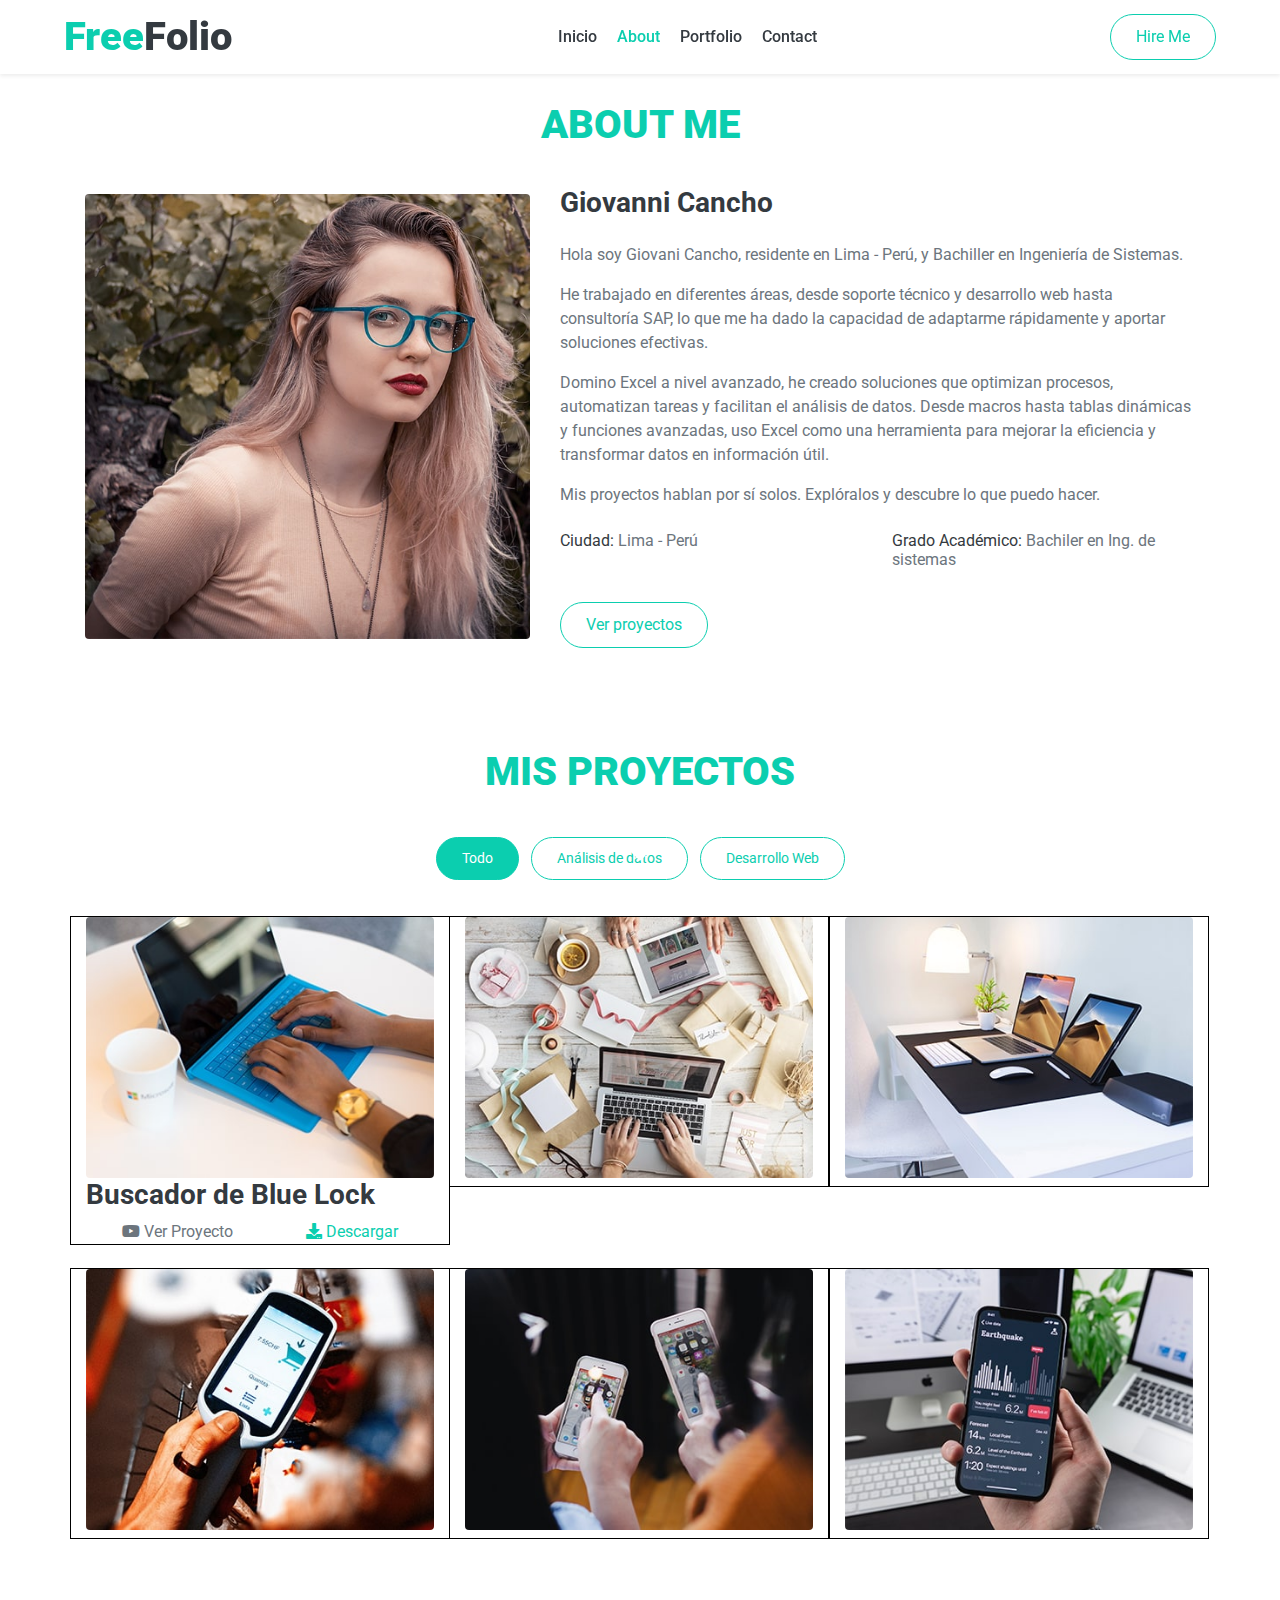
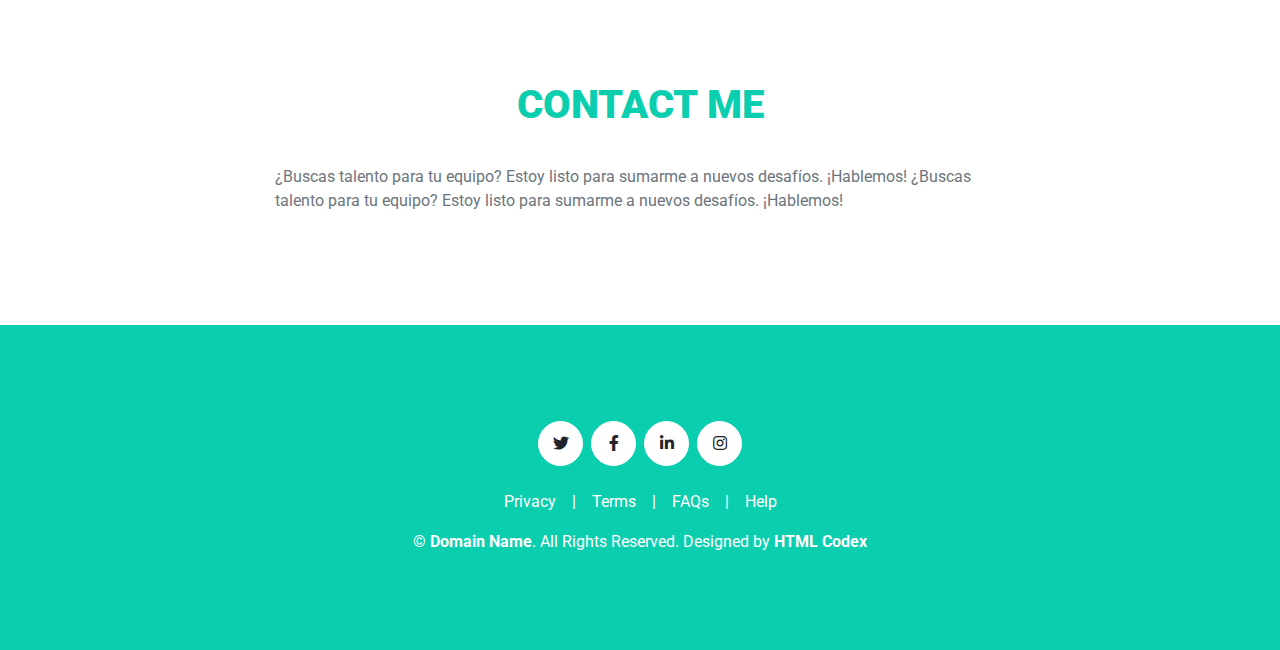
==== index.html @ d545b1b1 "first commit" ====
<!DOCTYPE html>
<html lang="en">

<head>
    <meta charset="utf-8">
    <title>FreeFolio - Freelancer Portfolio Template</title>
    <meta content="width=device-width, initial-scale=1.0" name="viewport">
    <meta content="Free HTML Templates" name="keywords">
    <meta content="Free HTML Templates" name="description">

    <!-- Favicon -->
    <link href="img/favicon.ico" rel="icon">

    <!-- Google Web Fonts -->
    <link rel="preconnect" href="https://fonts.gstatic.com">
    <link href="https://fonts.googleapis.com/css2?family=Roboto:wght@300;400;500;700;900&display=swap" rel="stylesheet"> 

    <!-- Font Awesome -->
    <link href="https://cdnjs.cloudflare.com/ajax/libs/font-awesome/5.10.0/css/all.min.css" rel="stylesheet">

    <!-- Libraries Stylesheet -->
    <link href="lib/owlcarousel/assets/owl.carousel.min.css" rel="stylesheet">
    <link href="lib/lightbox/css/lightbox.min.css" rel="stylesheet">

    <!-- Customized Bootstrap Stylesheet -->
    <link href="css/style.css" rel="stylesheet">
</head>

<body data-spy="scroll" data-target=".navbar" data-offset="51">
    <!-- Navbar Start -->
    <nav class="navbar fixed-top shadow-sm navbar-expand-lg bg-light navbar-light py-3 py-lg-0 px-lg-5 d-flex">
        <a href="index.html" class="navbar-brand ml-lg-3">
            <h1 class="m-0 display-5"><span class="text-primary">Free</span>Folio</h1>
        </a>
        <button type="button" class="navbar-toggler" data-toggle="collapse" data-target="#navbarCollapse">
            <span class="navbar-toggler-icon"></span>
        </button>
        <div class="collapse navbar-collapse px-lg-3" id="navbarCollapse">
            <div class="navbar-nav m-auto py-0">
                <a href="#home" class="nav-item nav-link active">Inicio</a>
                <a href="#about" class="nav-item nav-link">About</a>
                <a href="#portfolio" class="nav-item nav-link">Portfolio</a>
                <a href="#contact" class="nav-item nav-link">Contact</a>
            </div>
            <a href="" class="btn btn-outline-primary d-none d-lg-block">Hire Me</a>
        </div>
    </nav>
    <!-- Navbar End -->


    <!-- Video Modal Start -->
    <div class="modal fade" id="videoModal" tabindex="-1" role="dialog" aria-labelledby="exampleModalLabel" aria-hidden="true">
        <div class="modal-dialog" role="document">
            <div class="modal-content">
                <div class="modal-body">
                    <button type="button" class="close" data-dismiss="modal" aria-label="Close">
                        <span aria-hidden="true">&times;</span>
                    </button>        
                    <!-- 16:9 aspect ratio -->
                    <div class="embed-responsive embed-responsive-16by9">
                        <iframe class="embed-responsive-item" src="" id="video"  allowscriptaccess="always" allow="autoplay"></iframe>
                    </div>
                </div>
            </div>
        </div>
    </div>
    <!-- Video Modal End -->


    <!-- About Start -->
    <div class="container-fluid py-5 mt-4" id="about">
        <div class="container">
            <div class="position-relative d-flex align-items-center justify-content-center">
                <h1 class="display-2 text-uppercase text-white" style="-webkit-text-stroke: 1px transparent;">About</h1>
                <h1 class="position-absolute text-uppercase text-primary">About Me</h1>
            </div>
            <div class="row align-items-center">
                <div class="col-lg-5 pb-4 pb-lg-0">
                    <img class="img-fluid rounded w-100" src="img/about.jpg" alt="">
                </div>
                <div class="col-lg-7">
                    <h3 class="mb-4">Giovanni Cancho</h3>
                    <p>Hola soy Giovani Cancho, residente en Lima - Perú, y Bachiller en Ingeniería de Sistemas.</p>
                    <p>He trabajado en diferentes áreas, desde soporte técnico y desarrollo web hasta consultoría SAP, lo que me ha dado la capacidad de adaptarme rápidamente y aportar soluciones efectivas.</p>
                    <p>Domino Excel a nivel avanzado, he creado soluciones que optimizan procesos, automatizan tareas y facilitan el análisis de datos. Desde macros hasta tablas dinámicas y funciones avanzadas, uso Excel como una herramienta para mejorar la eficiencia y transformar datos en información útil. </p>
                    <p>Mis proyectos hablan por sí solos. Explóralos y descubre lo que puedo hacer.</p>
                    <div class="row mb-3">
                        <div class="col-sm-6 py-2"><h6>Ciudad: <span class="text-secondary">Lima - Perú</span></h6></div>
                        <div class="col-sm-6 py-2"><h6>Grado Académico: <span class="text-secondary">Bachiler en Ing. de sistemas</span></h6></div>
                    </div>
                    <a href="" class="btn btn-outline-primary mr-4">Ver proyectos</a>
                </div>
            </div>
        </div>
    </div>
    <!-- About End -->

    <!-- Portfolio Start -->
    <div class="container-fluid pt-4 pb-3" id="portfolio">
        <div class="container">
            <div class="position-relative d-flex align-items-center justify-content-center">
                <h1 class="display-2 text-uppercase text-white" style="-webkit-text-stroke: 1px transparent;">Gallery</h1>
                <h1 class="position-absolute text-uppercase text-primary">Mis proyectos</h1>
            </div>
            <div class="row">
                <div class="col-12 text-center mb-2">
                    <ul class="list-inline mb-4" id="portfolio-flters">
                        <li class="btn btn-sm btn-outline-primary m-1 active"  data-filter="*">Todo</li>
                        <li class="btn btn-sm btn-outline-primary m-1" data-filter=".first">Análisis de datos</li>
                        <!-- <li class="btn btn-sm btn-outline-primary m-1" data-filter=".second">SAP</li> -->
                        <li class="btn btn-sm btn-outline-primary m-1" data-filter=".third">Desarrollo Web</li>
                    </ul>
                </div>
            </div>
            <div class="row portfolio-container">
                <div class="portfolio-item col-lg-4 col-md-6 mb-4  first">
                        <img class="img-fluid rounded" src="img/portfolio-1.jpg" alt="">
                        <h3>Buscador de Blue Lock</h3>
                        <div class="d-flex justify-content-around">
                            <a id="btn-ver-proyecto" ><i class="fab fa-youtube"></i> Ver Proyecto </a>
                            <a id="btn-descargar" href="#"><i class="fa fa-download"></i> Descargar </a>
                        </div>
                </div>
                
                <div id="modal" class="modal">
                    <h2>Este es un Modal</h2>
                    <iframe id="short-video" width="560" height="315" 
                        src="https://www.youtube.com/embed/hOCR-gJlGFo" 
                        frameborder="0" allowfullscreen>
                    </iframe>
                    <button id="cerrar-modal">Cerrar</button>
                </div>
                <div class="col-lg-4 col-md-6 mb-4 portfolio-item second">
                    <div class="position-relative overflow-hidden mb-2">
                        <img class="img-fluid rounded w-100" src="img/portfolio-2.jpg" alt="">
                        <div class="portfolio-btn bg-primary d-flex align-items-center justify-content-center">
                            <a href="img/portfolio-2.jpg" data-lightbox="portfolio">
                                <i class="fa fa-plus text-white" style="font-size: 60px;"></i>
                            </a>
                        </div>
                    </div>
                </div>
                <div class="col-lg-4 col-md-6 mb-4 portfolio-item third">
                    <div class="position-relative overflow-hidden mb-2">
                        <img class="img-fluid rounded w-100" src="img/portfolio-3.jpg" alt="">
                        <div class="portfolio-btn bg-primary d-flex align-items-center justify-content-center">
                            <a href="img/portfolio-3.jpg" data-lightbox="portfolio">
                                <i class="fa fa-plus text-white" style="font-size: 60px;"></i>
                            </a>
                        </div>
                    </div>
                </div>
                <div class="col-lg-4 col-md-6 mb-4 portfolio-item first">
                    <div class="position-relative overflow-hidden mb-2">
                        <img class="img-fluid rounded w-100" src="img/portfolio-4.jpg" alt="">
                        <div class="portfolio-btn bg-primary d-flex align-items-center justify-content-center">
                            <a href="img/portfolio-4.jpg" data-lightbox="portfolio">
                                <i class="fa fa-plus text-white" style="font-size: 60px;"></i>
                            </a>
                        </div>
                    </div>
                </div>
                <div class="col-lg-4 col-md-6 mb-4 portfolio-item second">
                    <div class="position-relative overflow-hidden mb-2">
                        <img class="img-fluid rounded w-100" src="img/portfolio-5.jpg" alt="">
                        <div class="portfolio-btn bg-primary d-flex align-items-center justify-content-center">
                            <a href="img/portfolio-5.jpg" data-lightbox="portfolio">
                                <i class="fa fa-plus text-white" style="font-size: 60px;"></i>
                            </a>
                        </div>
                    </div>
                </div>
                <div class="col-lg-4 col-md-6 mb-4 portfolio-item third">
                    <div class="position-relative overflow-hidden mb-2">
                        <img class="img-fluid rounded w-100" src="img/portfolio-6.jpg" alt="">
                        <div class="portfolio-btn bg-primary d-flex align-items-center justify-content-center">
                            <a href="img/portfolio-6.jpg" data-lightbox="portfolio">
                                <i class="fa fa-plus text-white" style="font-size: 60px;"></i>
                            </a>
                        </div>
                    </div>
                </div>
            </div>
        </div>
    </div>
    <!-- Portfolio End -->

    <!-- Contact Start -->
    <div class="container-fluid mt-4 py-5" id="contact">
        <div class="container">
            <div class="position-relative d-flex align-items-center justify-content-center">
                <h1 class="display-2 text-uppercase text-white" style="-webkit-text-stroke: 1px transparent;">Contact</h1>
                <h1 class="position-absolute text-uppercase text-primary">Contact Me</h1>
            </div>
            <div class="row justify-content-center">
                <div class="col-lg-8">
                   <p>¿Buscas talento para tu equipo? Estoy listo para sumarme a nuevos desafíos. ¡Hablemos! ¿Buscas talento para tu equipo? Estoy listo para sumarme a nuevos desafíos. ¡Hablemos!</p>
                </div>
            </div>
        </div>
    </div>
    <!-- Contact End -->


    <!-- Footer Start -->
    <div class="container-fluid bg-primary text-white mt-5 py-5 px-sm-3 px-md-5">
        <div class="container text-center py-5">
            <div class="d-flex justify-content-center mb-4">
                <a class="btn btn-light btn-social mr-2" href="#"><i class="fab fa-twitter"></i></a>
                <a class="btn btn-light btn-social mr-2" href="#"><i class="fab fa-facebook-f"></i></a>
                <a class="btn btn-light btn-social mr-2" href="#"><i class="fab fa-linkedin-in"></i></a>
                <a class="btn btn-light btn-social" href="#"><i class="fab fa-instagram"></i></a>
            </div>
            <div class="d-flex justify-content-center mb-3">
                <a class="text-white" href="#">Privacy</a>
                <span class="px-3">|</span>
                <a class="text-white" href="#">Terms</a>
                <span class="px-3">|</span>
                <a class="text-white" href="#">FAQs</a>
                <span class="px-3">|</span>
                <a class="text-white" href="#">Help</a>
            </div>
            <p class="m-0">&copy; <a class="text-white font-weight-bold" href="#">Domain Name</a>. All Rights Reserved. Designed by <a class="text-white font-weight-bold" href="https://htmlcodex.com">HTML Codex</a>
            </p>
        </div>
    </div>
    <!-- Footer End -->

    <!-- Scroll to Bottom -->
    <i class="fa fa-2x fa-angle-down text-white scroll-to-bottom"></i>

    <!-- Back to Top -->
    <a href="#" class="btn btn-outline-dark px-0 back-to-top"><i class="fa fa-angle-double-up"></i></a>


    <!-- JavaScript Libraries -->
    <script src="https://code.jquery.com/jquery-3.4.1.min.js"></script>
    <script src="https://stackpath.bootstrapcdn.com/bootstrap/4.4.1/js/bootstrap.bundle.min.js"></script>
    <script src="lib/typed/typed.min.js"></script>
    <script src="lib/easing/easing.min.js"></script>
    <script src="lib/waypoints/waypoints.min.js"></script>
    <script src="lib/owlcarousel/owl.carousel.min.js"></script>
    <script src="lib/isotope/isotope.pkgd.min.js"></script>
    <script src="lib/lightbox/js/lightbox.min.js"></script>

    <!-- Contact Javascript File -->
    <script src="mail/jqBootstrapValidation.min.js"></script>
    <script src="mail/contact.js"></script>

    <!-- Template Javascript -->
    <script src="js/main.js"></script>
    <script src="js/funciones.js"></script>
</body>

</html>
---- css/style.css ----
/******* Bootstrap Theming ********/
/*!
 * Bootstrap v4.5.3 (https://getbootstrap.com/)
 * Copyright 2011-2020 The Bootstrap Authors
 * Copyright 2011-2020 Twitter, Inc.
 * Licensed under MIT (https://github.com/twbs/bootstrap/blob/main/LICENSE)
 */
:root {
  --blue: #007bff;
  --indigo: #6610f2;
  --purple: #6f42c1;
  --pink: #e83e8c;
  --red: #dc3545;
  --orange: #fd7e14;
  --yellow: #ffc107;
  --green: #28a745;
  --teal: #20c997;
  --cyan: #17a2b8;
  --white: #fff;
  --gray: #6c757d;
  --gray-dark: #343a40;
  --primary: #0BCEAF;
  --secondary: #6c757d;
  --success: #28a745;
  --info: #17a2b8;
  --warning: #ffc107;
  --danger: #dc3545;
  --light: #ffffff;
  --dark: #343a40;
  --breakpoint-xs: 0;
  --breakpoint-sm: 576px;
  --breakpoint-md: 768px;
  --breakpoint-lg: 992px;
  --breakpoint-xl: 1200px;
  --font-family-sans-serif: "Roboto", sans-serif;
  --font-family-monospace: SFMono-Regular, Menlo, Monaco, Consolas, "Liberation Mono", "Courier New", monospace;
}

*,
*::before,
*::after {
  box-sizing: border-box;
}

html {
  font-family: sans-serif;
  line-height: 1.15;
  -webkit-text-size-adjust: 100%;
  -webkit-tap-highlight-color: rgba(0, 0, 0, 0);
}

article, aside, figcaption, figure, footer, header, hgroup, main, nav, section {
  display: block;
}

body {
  margin: 0;
  font-family: "Roboto", sans-serif;
  font-size: 1rem;
  font-weight: 400;
  line-height: 1.5;
  color: #6c757d;
  text-align: left;
  background-color: #ffffff;
}

[tabindex="-1"]:focus:not(:focus-visible) {
  outline: 0 !important;
}

hr {
  box-sizing: content-box;
  height: 0;
  overflow: visible;
}

h1, h2, h3, h4, h5, h6 {
  margin-top: 0;
  margin-bottom: 0.5rem;
}

p {
  margin-top: 0;
  margin-bottom: 1rem;
}

abbr[title],
abbr[data-original-title] {
  text-decoration: underline;
  text-decoration: underline dotted;
  cursor: help;
  border-bottom: 0;
  text-decoration-skip-ink: none;
}

address {
  margin-bottom: 1rem;
  font-style: normal;
  line-height: inherit;
}

ol,
ul,
dl {
  margin-top: 0;
  margin-bottom: 1rem;
}

ol ol,
ul ul,
ol ul,
ul ol {
  margin-bottom: 0;
}

dt {
  font-weight: 700;
}

dd {
  margin-bottom: .5rem;
  margin-left: 0;
}

blockquote {
  margin: 0 0 1rem;
}

b,
strong {
  font-weight: bolder;
}

small {
  font-size: 80%;
}

sub,
sup {
  position: relative;
  font-size: 75%;
  line-height: 0;
  vertical-align: baseline;
}

sub {
  bottom: -.25em;
}

sup {
  top: -.5em;
}

a {
  color: #0BCEAF;
  text-decoration: none;
  background-color: transparent;
}

a:hover {
  color: #078571;
  text-decoration: underline;
}

a:not([href]):not([class]) {
  color: inherit;
  text-decoration: none;
}

a:not([href]):not([class]):hover {
  color: inherit;
  text-decoration: none;
}

pre,
code,
kbd,
samp {
  font-family: SFMono-Regular, Menlo, Monaco, Consolas, "Liberation Mono", "Courier New", monospace;
  font-size: 1em;
}

pre {
  margin-top: 0;
  margin-bottom: 1rem;
  overflow: auto;
  -ms-overflow-style: scrollbar;
}

figure {
  margin: 0 0 1rem;
}

img {
  vertical-align: middle;
  border-style: none;
}

svg {
  overflow: hidden;
  vertical-align: middle;
}

table {
  border-collapse: collapse;
}

caption {
  padding-top: 0.75rem;
  padding-bottom: 0.75rem;
  color: #6c757d;
  text-align: left;
  caption-side: bottom;
}

th {
  text-align: inherit;
  text-align: -webkit-match-parent;
}

label {
  display: inline-block;
  margin-bottom: 0.5rem;
}

button {
  border-radius: 0;
}

button:focus {
  outline: 1px dotted;
  outline: 5px auto -webkit-focus-ring-color;
}

input,
button,
select,
optgroup,
textarea {
  margin: 0;
  font-family: inherit;
  font-size: inherit;
  line-height: inherit;
}

button,
input {
  overflow: visible;
}

button,
select {
  text-transform: none;
}

[role="button"] {
  cursor: pointer;
}

select {
  word-wrap: normal;
}

button,
[type="button"],
[type="reset"],
[type="submit"] {
  -webkit-appearance: button;
}

button:not(:disabled),
[type="button"]:not(:disabled),
[type="reset"]:not(:disabled),
[type="submit"]:not(:disabled) {
  cursor: pointer;
}

button::-moz-focus-inner,
[type="button"]::-moz-focus-inner,
[type="reset"]::-moz-focus-inner,
[type="submit"]::-moz-focus-inner {
  padding: 0;
  border-style: none;
}

input[type="radio"],
input[type="checkbox"] {
  box-sizing: border-box;
  padding: 0;
}

textarea {
  overflow: auto;
  resize: vertical;
}

fieldset {
  min-width: 0;
  padding: 0;
  margin: 0;
  border: 0;
}

legend {
  display: block;
  width: 100%;
  max-width: 100%;
  padding: 0;
  margin-bottom: .5rem;
  font-size: 1.5rem;
  line-height: inherit;
  color: inherit;
  white-space: normal;
}

@media (max-width: 1200px) {
  legend {
    font-size: calc(1.275rem + 0.3vw) ;
  }
}

progress {
  vertical-align: baseline;
}

[type="number"]::-webkit-inner-spin-button,
[type="number"]::-webkit-outer-spin-button {
  height: auto;
}

[type="search"] {
  outline-offset: -2px;
  -webkit-appearance: none;
}

[type="search"]::-webkit-search-decoration {
  -webkit-appearance: none;
}

::-webkit-file-upload-button {
  font: inherit;
  -webkit-appearance: button;
}

output {
  display: inline-block;
}

summary {
  display: list-item;
  cursor: pointer;
}

template {
  display: none;
}

[hidden] {
  display: none !important;
}

h1, h2, h3, h4, h5, h6,
.h1, .h2, .h3, .h4, .h5, .h6 {
  margin-bottom: 0.5rem;
  font-weight: 500;
  line-height: 1.2;
  color: #343a40;
}

h1, .h1 {
  font-size: 2.5rem;
}

@media (max-width: 1200px) {
  h1, .h1 {
    font-size: calc(1.375rem + 1.5vw) ;
  }
}

h2, .h2 {
  font-size: 2rem;
}

@media (max-width: 1200px) {
  h2, .h2 {
    font-size: calc(1.325rem + 0.9vw) ;
  }
}

h3, .h3 {
  font-size: 1.75rem;
}

@media (max-width: 1200px) {
  h3, .h3 {
    font-size: calc(1.3rem + 0.6vw) ;
  }
}

h4, .h4 {
  font-size: 1.5rem;
}

@media (max-width: 1200px) {
  h4, .h4 {
    font-size: calc(1.275rem + 0.3vw) ;
  }
}

h5, .h5 {
  font-size: 1.25rem;
}

h6, .h6 {
  font-size: 1rem;
}

.lead {
  font-size: 1.25rem;
  font-weight: 300;
}

.display-1 {
  font-size: 10rem;
  font-weight: 300;
  line-height: 1.2;
}

@media (max-width: 1200px) {
  .display-1 {
    font-size: calc(2.125rem + 10.5vw) ;
  }
}

.display-2 {
  font-size: 5.5rem;
  font-weight: 300;
  line-height: 1.2;
}

@media (max-width: 1200px) {
  .display-2 {
    font-size: calc(1.675rem + 5.1vw) ;
  }
}

.display-3 {
  font-size: 4.5rem;
  font-weight: 300;
  line-height: 1.2;
}

@media (max-width: 1200px) {
  .display-3 {
    font-size: calc(1.575rem + 3.9vw) ;
  }
}

.display-4 {
  font-size: 3.5rem;
  font-weight: 300;
  line-height: 1.2;
}

@media (max-width: 1200px) {
  .display-4 {
    font-size: calc(1.475rem + 2.7vw) ;
  }
}

hr {
  margin-top: 1rem;
  margin-bottom: 1rem;
  border: 0;
  border-top: 1px solid rgba(0, 0, 0, 0.1);
}

small,
.small {
  font-size: 80%;
  font-weight: 400;
}

mark,
.mark {
  padding: 0.2em;
  background-color: #fcf8e3;
}

.list-unstyled {
  padding-left: 0;
  list-style: none;
}

.list-inline {
  padding-left: 0;
  list-style: none;
}

.list-inline-item {
  display: inline-block;
}

.list-inline-item:not(:last-child) {
  margin-right: 0.5rem;
}

.initialism {
  font-size: 90%;
  text-transform: uppercase;
}

.blockquote {
  margin-bottom: 1rem;
  font-size: 1.25rem;
}

.blockquote-footer {
  display: block;
  font-size: 80%;
  color: #6c757d;
}

.blockquote-footer::before {
  content: "\2014\00A0";
}

.img-fluid {
  max-width: 100%;
  height: auto;
}

.img-thumbnail {
  padding: 0.25rem;
  background-color: #ffffff;
  border: 1px solid #dee2e6;
  border-radius: 0.25rem;
  max-width: 100%;
  height: auto;
}

.figure {
  display: inline-block;
}

.figure-img {
  margin-bottom: 0.5rem;
  line-height: 1;
}

.figure-caption {
  font-size: 90%;
  color: #6c757d;
}

code {
  font-size: 87.5%;
  color: #e83e8c;
  word-wrap: break-word;
}

a > code {
  color: inherit;
}

kbd {
  padding: 0.2rem 0.4rem;
  font-size: 87.5%;
  color: #fff;
  background-color: #212529;
  border-radius: 0.2rem;
}

kbd kbd {
  padding: 0;
  font-size: 100%;
  font-weight: 700;
}

pre {
  display: block;
  font-size: 87.5%;
  color: #212529;
}

pre code {
  font-size: inherit;
  color: inherit;
  word-break: normal;
}

.pre-scrollable {
  max-height: 340px;
  overflow-y: scroll;
}

.container,
.container-fluid,
.container-sm,
.container-md,
.container-lg,
.container-xl {
  width: 100%;
  padding-right: 15px;
  padding-left: 15px;
  margin-right: auto;
  margin-left: auto;
}

@media (min-width: 576px) {
  .container, .container-sm {
    max-width: 540px;
  }
}

@media (min-width: 768px) {
  .container, .container-sm, .container-md {
    max-width: 720px;
  }
}

@media (min-width: 992px) {
  .container, .container-sm, .container-md, .container-lg {
    max-width: 960px;
  }
}

@media (min-width: 1200px) {
  .container, .container-sm, .container-md, .container-lg, .container-xl {
    max-width: 1140px;
  }
}

.row {
  display: flex;
  flex-wrap: wrap;
  margin-right: -15px;
  margin-left: -15px;
}

.no-gutters {
  margin-right: 0;
  margin-left: 0;
}

.no-gutters > .col,
.no-gutters > [class*="col-"] {
  padding-right: 0;
  padding-left: 0;
}

.col-1, .col-2, .col-3, .col-4, .col-5, .col-6, .col-7, .col-8, .col-9, .col-10, .col-11, .col-12, .col,
.col-auto, .col-sm-1, .col-sm-2, .col-sm-3, .col-sm-4, .col-sm-5, .col-sm-6, .col-sm-7, .col-sm-8, .col-sm-9, .col-sm-10, .col-sm-11, .col-sm-12, .col-sm,
.col-sm-auto, .col-md-1, .col-md-2, .col-md-3, .col-md-4, .col-md-5, .col-md-6, .col-md-7, .col-md-8, .col-md-9, .col-md-10, .col-md-11, .col-md-12, .col-md,
.col-md-auto, .col-lg-1, .col-lg-2, .col-lg-3, .col-lg-4, .col-lg-5, .col-lg-6, .col-lg-7, .col-lg-8, .col-lg-9, .col-lg-10, .col-lg-11, .col-lg-12, .col-lg,
.col-lg-auto, .col-xl-1, .col-xl-2, .col-xl-3, .col-xl-4, .col-xl-5, .col-xl-6, .col-xl-7, .col-xl-8, .col-xl-9, .col-xl-10, .col-xl-11, .col-xl-12, .col-xl,
.col-xl-auto {
  position: relative;
  width: 100%;
  padding-right: 15px;
  padding-left: 15px;
}

.col {
  flex-basis: 0;
  flex-grow: 1;
  max-width: 100%;
}

.row-cols-1 > * {
  flex: 0 0 100%;
  max-width: 100%;
}

.row-cols-2 > * {
  flex: 0 0 50%;
  max-width: 50%;
}

.row-cols-3 > * {
  flex: 0 0 33.33333%;
  max-width: 33.33333%;
}

.row-cols-4 > * {
  flex: 0 0 25%;
  max-width: 25%;
}

.row-cols-5 > * {
  flex: 0 0 20%;
  max-width: 20%;
}

.row-cols-6 > * {
  flex: 0 0 16.66667%;
  max-width: 16.66667%;
}

.col-auto {
  flex: 0 0 auto;
  width: auto;
  max-width: 100%;
}

.col-1 {
  flex: 0 0 8.33333%;
  max-width: 8.33333%;
}

.col-2 {
  flex: 0 0 16.66667%;
  max-width: 16.66667%;
}

.col-3 {
  flex: 0 0 25%;
  max-width: 25%;
}

.col-4 {
  flex: 0 0 33.33333%;
  max-width: 33.33333%;
}

.col-5 {
  flex: 0 0 41.66667%;
  max-width: 41.66667%;
}

.col-6 {
  flex: 0 0 50%;
  max-width: 50%;
}

.col-7 {
  flex: 0 0 58.33333%;
  max-width: 58.33333%;
}

.col-8 {
  flex: 0 0 66.66667%;
  max-width: 66.66667%;
}

.col-9 {
  flex: 0 0 75%;
  max-width: 75%;
}

.col-10 {
  flex: 0 0 83.33333%;
  max-width: 83.33333%;
}

.col-11 {
  flex: 0 0 91.66667%;
  max-width: 91.66667%;
}

.col-12 {
  flex: 0 0 100%;
  max-width: 100%;
}

.order-first {
  order: -1;
}

.order-last {
  order: 13;
}

.order-0 {
  order: 0;
}

.order-1 {
  order: 1;
}

.order-2 {
  order: 2;
}

.order-3 {
  order: 3;
}

.order-4 {
  order: 4;
}

.order-5 {
  order: 5;
}

.order-6 {
  order: 6;
}

.order-7 {
  order: 7;
}

.order-8 {
  order: 8;
}

.order-9 {
  order: 9;
}

.order-10 {
  order: 10;
}

.order-11 {
  order: 11;
}

.order-12 {
  order: 12;
}

.offset-1 {
  margin-left: 8.33333%;
}

.offset-2 {
  margin-left: 16.66667%;
}

.offset-3 {
  margin-left: 25%;
}

.offset-4 {
  margin-left: 33.33333%;
}

.offset-5 {
  margin-left: 41.66667%;
}

.offset-6 {
  margin-left: 50%;
}

.offset-7 {
  margin-left: 58.33333%;
}

.offset-8 {
  margin-left: 66.66667%;
}

.offset-9 {
  margin-left: 75%;
}

.offset-10 {
  margin-left: 83.33333%;
}

.offset-11 {
  margin-left: 91.66667%;
}

@media (min-width: 576px) {
  .col-sm {
    flex-basis: 0;
    flex-grow: 1;
    max-width: 100%;
  }
  .row-cols-sm-1 > * {
    flex: 0 0 100%;
    max-width: 100%;
  }
  .row-cols-sm-2 > * {
    flex: 0 0 50%;
    max-width: 50%;
  }
  .row-cols-sm-3 > * {
    flex: 0 0 33.33333%;
    max-width: 33.33333%;
  }
  .row-cols-sm-4 > * {
    flex: 0 0 25%;
    max-width: 25%;
  }
  .row-cols-sm-5 > * {
    flex: 0 0 20%;
    max-width: 20%;
  }
  .row-cols-sm-6 > * {
    flex: 0 0 16.66667%;
    max-width: 16.66667%;
  }
  .col-sm-auto {
    flex: 0 0 auto;
    width: auto;
    max-width: 100%;
  }
  .col-sm-1 {
    flex: 0 0 8.33333%;
    max-width: 8.33333%;
  }
  .col-sm-2 {
    flex: 0 0 16.66667%;
    max-width: 16.66667%;
  }
  .col-sm-3 {
    flex: 0 0 25%;
    max-width: 25%;
  }
  .col-sm-4 {
    flex: 0 0 33.33333%;
    max-width: 33.33333%;
  }
  .col-sm-5 {
    flex: 0 0 41.66667%;
    max-width: 41.66667%;
  }
  .col-sm-6 {
    flex: 0 0 50%;
    max-width: 50%;
  }
  .col-sm-7 {
    flex: 0 0 58.33333%;
    max-width: 58.33333%;
  }
  .col-sm-8 {
    flex: 0 0 66.66667%;
    max-width: 66.66667%;
  }
  .col-sm-9 {
    flex: 0 0 75%;
    max-width: 75%;
  }
  .col-sm-10 {
    flex: 0 0 83.33333%;
    max-width: 83.33333%;
  }
  .col-sm-11 {
    flex: 0 0 91.66667%;
    max-width: 91.66667%;
  }
  .col-sm-12 {
    flex: 0 0 100%;
    max-width: 100%;
  }
  .order-sm-first {
    order: -1;
  }
  .order-sm-last {
    order: 13;
  }
  .order-sm-0 {
    order: 0;
  }
  .order-sm-1 {
    order: 1;
  }
  .order-sm-2 {
    order: 2;
  }
  .order-sm-3 {
    order: 3;
  }
  .order-sm-4 {
    order: 4;
  }
  .order-sm-5 {
    order: 5;
  }
  .order-sm-6 {
    order: 6;
  }
  .order-sm-7 {
    order: 7;
  }
  .order-sm-8 {
    order: 8;
  }
  .order-sm-9 {
    order: 9;
  }
  .order-sm-10 {
    order: 10;
  }
  .order-sm-11 {
    order: 11;
  }
  .order-sm-12 {
    order: 12;
  }
  .offset-sm-0 {
    margin-left: 0;
  }
  .offset-sm-1 {
    margin-left: 8.33333%;
  }
  .offset-sm-2 {
    margin-left: 16.66667%;
  }
  .offset-sm-3 {
    margin-left: 25%;
  }
  .offset-sm-4 {
    margin-left: 33.33333%;
  }
  .offset-sm-5 {
    margin-left: 41.66667%;
  }
  .offset-sm-6 {
    margin-left: 50%;
  }
  .offset-sm-7 {
    margin-left: 58.33333%;
  }
  .offset-sm-8 {
    margin-left: 66.66667%;
  }
  .offset-sm-9 {
    margin-left: 75%;
  }
  .offset-sm-10 {
    margin-left: 83.33333%;
  }
  .offset-sm-11 {
    margin-left: 91.66667%;
  }
}

@media (min-width: 768px) {
  .col-md {
    flex-basis: 0;
    flex-grow: 1;
    max-width: 100%;
  }
  .row-cols-md-1 > * {
    flex: 0 0 100%;
    max-width: 100%;
  }
  .row-cols-md-2 > * {
    flex: 0 0 50%;
    max-width: 50%;
  }
  .row-cols-md-3 > * {
    flex: 0 0 33.33333%;
    max-width: 33.33333%;
  }
  .row-cols-md-4 > * {
    flex: 0 0 25%;
    max-width: 25%;
  }
  .row-cols-md-5 > * {
    flex: 0 0 20%;
    max-width: 20%;
  }
  .row-cols-md-6 > * {
    flex: 0 0 16.66667%;
    max-width: 16.66667%;
  }
  .col-md-auto {
    flex: 0 0 auto;
    width: auto;
    max-width: 100%;
  }
  .col-md-1 {
    flex: 0 0 8.33333%;
    max-width: 8.33333%;
  }
  .col-md-2 {
    flex: 0 0 16.66667%;
    max-width: 16.66667%;
  }
  .col-md-3 {
    flex: 0 0 25%;
    max-width: 25%;
  }
  .col-md-4 {
    flex: 0 0 33.33333%;
    max-width: 33.33333%;
  }
  .col-md-5 {
    flex: 0 0 41.66667%;
    max-width: 41.66667%;
  }
  .col-md-6 {
    flex: 0 0 50%;
    max-width: 50%;
  }
  .col-md-7 {
    flex: 0 0 58.33333%;
    max-width: 58.33333%;
  }
  .col-md-8 {
    flex: 0 0 66.66667%;
    max-width: 66.66667%;
  }
  .col-md-9 {
    flex: 0 0 75%;
    max-width: 75%;
  }
  .col-md-10 {
    flex: 0 0 83.33333%;
    max-width: 83.33333%;
  }
  .col-md-11 {
    flex: 0 0 91.66667%;
    max-width: 91.66667%;
  }
  .col-md-12 {
    flex: 0 0 100%;
    max-width: 100%;
  }
  .order-md-first {
    order: -1;
  }
  .order-md-last {
    order: 13;
  }
  .order-md-0 {
    order: 0;
  }
  .order-md-1 {
    order: 1;
  }
  .order-md-2 {
    order: 2;
  }
  .order-md-3 {
    order: 3;
  }
  .order-md-4 {
    order: 4;
  }
  .order-md-5 {
    order: 5;
  }
  .order-md-6 {
    order: 6;
  }
  .order-md-7 {
    order: 7;
  }
  .order-md-8 {
    order: 8;
  }
  .order-md-9 {
    order: 9;
  }
  .order-md-10 {
    order: 10;
  }
  .order-md-11 {
    order: 11;
  }
  .order-md-12 {
    order: 12;
  }
  .offset-md-0 {
    margin-left: 0;
  }
  .offset-md-1 {
    margin-left: 8.33333%;
  }
  .offset-md-2 {
    margin-left: 16.66667%;
  }
  .offset-md-3 {
    margin-left: 25%;
  }
  .offset-md-4 {
    margin-left: 33.33333%;
  }
  .offset-md-5 {
    margin-left: 41.66667%;
  }
  .offset-md-6 {
    margin-left: 50%;
  }
  .offset-md-7 {
    margin-left: 58.33333%;
  }
  .offset-md-8 {
    margin-left: 66.66667%;
  }
  .offset-md-9 {
    margin-left: 75%;
  }
  .offset-md-10 {
    margin-left: 83.33333%;
  }
  .offset-md-11 {
    margin-left: 91.66667%;
  }
}

@media (min-width: 992px) {
  .col-lg {
    flex-basis: 0;
    flex-grow: 1;
    max-width: 100%;
  }
  .row-cols-lg-1 > * {
    flex: 0 0 100%;
    max-width: 100%;
  }
  .row-cols-lg-2 > * {
    flex: 0 0 50%;
    max-width: 50%;
  }
  .row-cols-lg-3 > * {
    flex: 0 0 33.33333%;
    max-width: 33.33333%;
  }
  .row-cols-lg-4 > * {
    flex: 0 0 25%;
    max-width: 25%;
  }
  .row-cols-lg-5 > * {
    flex: 0 0 20%;
    max-width: 20%;
  }
  .row-cols-lg-6 > * {
    flex: 0 0 16.66667%;
    max-width: 16.66667%;
  }
  .col-lg-auto {
    flex: 0 0 auto;
    width: auto;
    max-width: 100%;
  }
  .col-lg-1 {
    flex: 0 0 8.33333%;
    max-width: 8.33333%;
  }
  .col-lg-2 {
    flex: 0 0 16.66667%;
    max-width: 16.66667%;
  }
  .col-lg-3 {
    flex: 0 0 25%;
    max-width: 25%;
  }
  .col-lg-4 {
    flex: 0 0 33.33333%;
    max-width: 33.33333%;
  }
  .col-lg-5 {
    flex: 0 0 41.66667%;
    max-width: 41.66667%;
  }
  .col-lg-6 {
    flex: 0 0 50%;
    max-width: 50%;
  }
  .col-lg-7 {
    flex: 0 0 58.33333%;
    max-width: 58.33333%;
  }
  .col-lg-8 {
    flex: 0 0 66.66667%;
    max-width: 66.66667%;
  }
  .col-lg-9 {
    flex: 0 0 75%;
    max-width: 75%;
  }
  .col-lg-10 {
    flex: 0 0 83.33333%;
    max-width: 83.33333%;
  }
  .col-lg-11 {
    flex: 0 0 91.66667%;
    max-width: 91.66667%;
  }
  .col-lg-12 {
    flex: 0 0 100%;
    max-width: 100%;
  }
  .order-lg-first {
    order: -1;
  }
  .order-lg-last {
    order: 13;
  }
  .order-lg-0 {
    order: 0;
  }
  .order-lg-1 {
    order: 1;
  }
  .order-lg-2 {
    order: 2;
  }
  .order-lg-3 {
    order: 3;
  }
  .order-lg-4 {
    order: 4;
  }
  .order-lg-5 {
    order: 5;
  }
  .order-lg-6 {
    order: 6;
  }
  .order-lg-7 {
    order: 7;
  }
  .order-lg-8 {
    order: 8;
  }
  .order-lg-9 {
    order: 9;
  }
  .order-lg-10 {
    order: 10;
  }
  .order-lg-11 {
    order: 11;
  }
  .order-lg-12 {
    order: 12;
  }
  .offset-lg-0 {
    margin-left: 0;
  }
  .offset-lg-1 {
    margin-left: 8.33333%;
  }
  .offset-lg-2 {
    margin-left: 16.66667%;
  }
  .offset-lg-3 {
    margin-left: 25%;
  }
  .offset-lg-4 {
    margin-left: 33.33333%;
  }
  .offset-lg-5 {
    margin-left: 41.66667%;
  }
  .offset-lg-6 {
    margin-left: 50%;
  }
  .offset-lg-7 {
    margin-left: 58.33333%;
  }
  .offset-lg-8 {
    margin-left: 66.66667%;
  }
  .offset-lg-9 {
    margin-left: 75%;
  }
  .offset-lg-10 {
    margin-left: 83.33333%;
  }
  .offset-lg-11 {
    margin-left: 91.66667%;
  }
}

@media (min-width: 1200px) {
  .col-xl {
    flex-basis: 0;
    flex-grow: 1;
    max-width: 100%;
  }
  .row-cols-xl-1 > * {
    flex: 0 0 100%;
    max-width: 100%;
  }
  .row-cols-xl-2 > * {
    flex: 0 0 50%;
    max-width: 50%;
  }
  .row-cols-xl-3 > * {
    flex: 0 0 33.33333%;
    max-width: 33.33333%;
  }
  .row-cols-xl-4 > * {
    flex: 0 0 25%;
    max-width: 25%;
  }
  .row-cols-xl-5 > * {
    flex: 0 0 20%;
    max-width: 20%;
  }
  .row-cols-xl-6 > * {
    flex: 0 0 16.66667%;
    max-width: 16.66667%;
  }
  .col-xl-auto {
    flex: 0 0 auto;
    width: auto;
    max-width: 100%;
  }
  .col-xl-1 {
    flex: 0 0 8.33333%;
    max-width: 8.33333%;
  }
  .col-xl-2 {
    flex: 0 0 16.66667%;
    max-width: 16.66667%;
  }
  .col-xl-3 {
    flex: 0 0 25%;
    max-width: 25%;
  }
  .col-xl-4 {
    flex: 0 0 33.33333%;
    max-width: 33.33333%;
  }
  .col-xl-5 {
    flex: 0 0 41.66667%;
    max-width: 41.66667%;
  }
  .col-xl-6 {
    flex: 0 0 50%;
    max-width: 50%;
  }
  .col-xl-7 {
    flex: 0 0 58.33333%;
    max-width: 58.33333%;
  }
  .col-xl-8 {
    flex: 0 0 66.66667%;
    max-width: 66.66667%;
  }
  .col-xl-9 {
    flex: 0 0 75%;
    max-width: 75%;
  }
  .col-xl-10 {
    flex: 0 0 83.33333%;
    max-width: 83.33333%;
  }
  .col-xl-11 {
    flex: 0 0 91.66667%;
    max-width: 91.66667%;
  }
  .col-xl-12 {
    flex: 0 0 100%;
    max-width: 100%;
  }
  .order-xl-first {
    order: -1;
  }
  .order-xl-last {
    order: 13;
  }
  .order-xl-0 {
    order: 0;
  }
  .order-xl-1 {
    order: 1;
  }
  .order-xl-2 {
    order: 2;
  }
  .order-xl-3 {
    order: 3;
  }
  .order-xl-4 {
    order: 4;
  }
  .order-xl-5 {
    order: 5;
  }
  .order-xl-6 {
    order: 6;
  }
  .order-xl-7 {
    order: 7;
  }
  .order-xl-8 {
    order: 8;
  }
  .order-xl-9 {
    order: 9;
  }
  .order-xl-10 {
    order: 10;
  }
  .order-xl-11 {
    order: 11;
  }
  .order-xl-12 {
    order: 12;
  }
  .offset-xl-0 {
    margin-left: 0;
  }
  .offset-xl-1 {
    margin-left: 8.33333%;
  }
  .offset-xl-2 {
    margin-left: 16.66667%;
  }
  .offset-xl-3 {
    margin-left: 25%;
  }
  .offset-xl-4 {
    margin-left: 33.33333%;
  }
  .offset-xl-5 {
    margin-left: 41.66667%;
  }
  .offset-xl-6 {
    margin-left: 50%;
  }
  .offset-xl-7 {
    margin-left: 58.33333%;
  }
  .offset-xl-8 {
    margin-left: 66.66667%;
  }
  .offset-xl-9 {
    margin-left: 75%;
  }
  .offset-xl-10 {
    margin-left: 83.33333%;
  }
  .offset-xl-11 {
    margin-left: 91.66667%;
  }
}

.table {
  width: 100%;
  margin-bottom: 1rem;
  color: #6c757d;
}

.table th,
.table td {
  padding: 0.75rem;
  vertical-align: top;
  border-top: 1px solid #dee2e6;
}

.table thead th {
  vertical-align: bottom;
  border-bottom: 2px solid #dee2e6;
}

.table tbody + tbody {
  border-top: 2px solid #dee2e6;
}

.table-sm th,
.table-sm td {
  padding: 0.3rem;
}

.table-bordered {
  border: 1px solid #dee2e6;
}

.table-bordered th,
.table-bordered td {
  border: 1px solid #dee2e6;
}

.table-bordered thead th,
.table-bordered thead td {
  border-bottom-width: 2px;
}

.table-borderless th,
.table-borderless td,
.table-borderless thead th,
.table-borderless tbody + tbody {
  border: 0;
}

.table-striped tbody tr:nth-of-type(odd) {
  background-color: rgba(0, 0, 0, 0.05);
}

.table-hover tbody tr:hover {
  color: #6c757d;
  background-color: rgba(0, 0, 0, 0.075);
}

.table-primary,
.table-primary > th,
.table-primary > td {
  background-color: #bbf1e9;
}

.table-primary th,
.table-primary td,
.table-primary thead th,
.table-primary tbody + tbody {
  border-color: #80e6d5;
}

.table-hover .table-primary:hover {
  background-color: #a6ede2;
}

.table-hover .table-primary:hover > td,
.table-hover .table-primary:hover > th {
  background-color: #a6ede2;
}

.table-secondary,
.table-secondary > th,
.table-secondary > td {
  background-color: #d6d8db;
}

.table-secondary th,
.table-secondary td,
.table-secondary thead th,
.table-secondary tbody + tbody {
  border-color: #b3b7bb;
}

.table-hover .table-secondary:hover {
  background-color: #c8cbcf;
}

.table-hover .table-secondary:hover > td,
.table-hover .table-secondary:hover > th {
  background-color: #c8cbcf;
}

.table-success,
.table-success > th,
.table-success > td {
  background-color: #c3e6cb;
}

.table-success th,
.table-success td,
.table-success thead th,
.table-success tbody + tbody {
  border-color: #8fd19e;
}

.table-hover .table-success:hover {
  background-color: #b1dfbb;
}

.table-hover .table-success:hover > td,
.table-hover .table-success:hover > th {
  background-color: #b1dfbb;
}

.table-info,
.table-info > th,
.table-info > td {
  background-color: #bee5eb;
}

.table-info th,
.table-info td,
.table-info thead th,
.table-info tbody + tbody {
  border-color: #86cfda;
}

.table-hover .table-info:hover {
  background-color: #abdde5;
}

.table-hover .table-info:hover > td,
.table-hover .table-info:hover > th {
  background-color: #abdde5;
}

.table-warning,
.table-warning > th,
.table-warning > td {
  background-color: #ffeeba;
}

.table-warning th,
.table-warning td,
.table-warning thead th,
.table-warning tbody + tbody {
  border-color: #ffdf7e;
}

.table-hover .table-warning:hover {
  background-color: #ffe8a1;
}

.table-hover .table-warning:hover > td,
.table-hover .table-warning:hover > th {
  background-color: #ffe8a1;
}

.table-danger,
.table-danger > th,
.table-danger > td {
  background-color: #f5c6cb;
}

.table-danger th,
.table-danger td,
.table-danger thead th,
.table-danger tbody + tbody {
  border-color: #ed969e;
}

.table-hover .table-danger:hover {
  background-color: #f1b0b7;
}

.table-hover .table-danger:hover > td,
.table-hover .table-danger:hover > th {
  background-color: #f1b0b7;
}

.table-light,
.table-light > th,
.table-light > td {
  background-color: white;
}

.table-light th,
.table-light td,
.table-light thead th,
.table-light tbody + tbody {
  border-color: white;
}

.table-hover .table-light:hover {
  background-color: #f2f2f2;
}

.table-hover .table-light:hover > td,
.table-hover .table-light:hover > th {
  background-color: #f2f2f2;
}

.table-dark,
.table-dark > th,
.table-dark > td {
  background-color: #c6c8ca;
}

.table-dark th,
.table-dark td,
.table-dark thead th,
.table-dark tbody + tbody {
  border-color: #95999c;
}

.table-hover .table-dark:hover {
  background-color: #b9bbbe;
}

.table-hover .table-dark:hover > td,
.table-hover .table-dark:hover > th {
  background-color: #b9bbbe;
}

.table-active,
.table-active > th,
.table-active > td {
  background-color: rgba(0, 0, 0, 0.075);
}

.table-hover .table-active:hover {
  background-color: rgba(0, 0, 0, 0.075);
}

.table-hover .table-active:hover > td,
.table-hover .table-active:hover > th {
  background-color: rgba(0, 0, 0, 0.075);
}

.table .thead-dark th {
  color: #fff;
  background-color: #343a40;
  border-color: #454d55;
}

.table .thead-light th {
  color: #495057;
  background-color: #e9ecef;
  border-color: #dee2e6;
}

.table-dark {
  color: #fff;
  background-color: #343a40;
}

.table-dark th,
.table-dark td,
.table-dark thead th {
  border-color: #454d55;
}

.table-dark.table-bordered {
  border: 0;
}

.table-dark.table-striped tbody tr:nth-of-type(odd) {
  background-color: rgba(255, 255, 255, 0.05);
}

.table-dark.table-hover tbody tr:hover {
  color: #fff;
  background-color: rgba(255, 255, 255, 0.075);
}

@media (max-width: 575.98px) {
  .table-responsive-sm {
    display: block;
    width: 100%;
    overflow-x: auto;
    -webkit-overflow-scrolling: touch;
  }
  .table-responsive-sm > .table-bordered {
    border: 0;
  }
}

@media (max-width: 767.98px) {
  .table-responsive-md {
    display: block;
    width: 100%;
    overflow-x: auto;
    -webkit-overflow-scrolling: touch;
  }
  .table-responsive-md > .table-bordered {
    border: 0;
  }
}

@media (max-width: 991.98px) {
  .table-responsive-lg {
    display: block;
    width: 100%;
    overflow-x: auto;
    -webkit-overflow-scrolling: touch;
  }
  .table-responsive-lg > .table-bordered {
    border: 0;
  }
}

@media (max-width: 1199.98px) {
  .table-responsive-xl {
    display: block;
    width: 100%;
    overflow-x: auto;
    -webkit-overflow-scrolling: touch;
  }
  .table-responsive-xl > .table-bordered {
    border: 0;
  }
}

.table-responsive {
  display: block;
  width: 100%;
  overflow-x: auto;
  -webkit-overflow-scrolling: touch;
}

.table-responsive > .table-bordered {
  border: 0;
}

.form-control {
  display: block;
  width: 100%;
  height: calc(1.5em + 0.75rem + 2px);
  padding: 0.375rem 0.75rem;
  font-size: 1rem;
  font-weight: 400;
  line-height: 1.5;
  color: #495057;
  background-color: #fff;
  background-clip: padding-box;
  border: 1px solid #ced4da;
  border-radius: 0.25rem;
  transition: border-color 0.15s ease-in-out, box-shadow 0.15s ease-in-out;
}

@media (prefers-reduced-motion: reduce) {
  .form-control {
    transition: none;
  }
}

.form-control::-ms-expand {
  background-color: transparent;
  border: 0;
}

.form-control:-moz-focusring {
  color: transparent;
  text-shadow: 0 0 0 #495057;
}

.form-control:focus {
  color: #495057;
  background-color: #fff;
  border-color: #62f7df;
  outline: 0;
  box-shadow: 0 0 0 0.2rem rgba(11, 206, 175, 0.25);
}

.form-control::placeholder {
  color: #6c757d;
  opacity: 1;
}

.form-control:disabled, .form-control[readonly] {
  background-color: #e9ecef;
  opacity: 1;
}

input[type="date"].form-control,
input[type="time"].form-control,
input[type="datetime-local"].form-control,
input[type="month"].form-control {
  appearance: none;
}

select.form-control:focus::-ms-value {
  color: #495057;
  background-color: #fff;
}

.form-control-file,
.form-control-range {
  display: block;
  width: 100%;
}

.col-form-label {
  padding-top: calc(0.375rem + 1px);
  padding-bottom: calc(0.375rem + 1px);
  margin-bottom: 0;
  font-size: inherit;
  line-height: 1.5;
}

.col-form-label-lg {
  padding-top: calc(0.5rem + 1px);
  padding-bottom: calc(0.5rem + 1px);
  font-size: 1.25rem;
  line-height: 1.5;
}

.col-form-label-sm {
  padding-top: calc(0.25rem + 1px);
  padding-bottom: calc(0.25rem + 1px);
  font-size: 0.875rem;
  line-height: 1.5;
}

.form-control-plaintext {
  display: block;
  width: 100%;
  padding: 0.375rem 0;
  margin-bottom: 0;
  font-size: 1rem;
  line-height: 1.5;
  color: #6c757d;
  background-color: transparent;
  border: solid transparent;
  border-width: 1px 0;
}

.form-control-plaintext.form-control-sm, .form-control-plaintext.form-control-lg {
  padding-right: 0;
  padding-left: 0;
}

.form-control-sm {
  height: calc(1.5em + 0.5rem + 2px);
  padding: 0.25rem 0.5rem;
  font-size: 0.875rem;
  line-height: 1.5;
  border-radius: 0.2rem;
}

.form-control-lg {
  height: calc(1.5em + 1rem + 2px);
  padding: 0.5rem 1rem;
  font-size: 1.25rem;
  line-height: 1.5;
  border-radius: 0.3rem;
}

select.form-control[size], select.form-control[multiple] {
  height: auto;
}

textarea.form-control {
  height: auto;
}

.form-group {
  margin-bottom: 1rem;
}

.form-text {
  display: block;
  margin-top: 0.25rem;
}

.form-row {
  display: flex;
  flex-wrap: wrap;
  margin-right: -5px;
  margin-left: -5px;
}

.form-row > .col,
.form-row > [class*="col-"] {
  padding-right: 5px;
  padding-left: 5px;
}

.form-check {
  position: relative;
  display: block;
  padding-left: 1.25rem;
}

.form-check-input {
  position: absolute;
  margin-top: 0.3rem;
  margin-left: -1.25rem;
}

.form-check-input[disabled] ~ .form-check-label,
.form-check-input:disabled ~ .form-check-label {
  color: #6c757d;
}

.form-check-label {
  margin-bottom: 0;
}

.form-check-inline {
  display: inline-flex;
  align-items: center;
  padding-left: 0;
  margin-right: 0.75rem;
}

.form-check-inline .form-check-input {
  position: static;
  margin-top: 0;
  margin-right: 0.3125rem;
  margin-left: 0;
}

.valid-feedback {
  display: none;
  width: 100%;
  margin-top: 0.25rem;
  font-size: 80%;
  color: #28a745;
}

.valid-tooltip {
  position: absolute;
  top: 100%;
  left: 0;
  z-index: 5;
  display: none;
  max-width: 100%;
  padding: 0.25rem 0.5rem;
  margin-top: .1rem;
  font-size: 0.875rem;
  line-height: 1.5;
  color: #fff;
  background-color: rgba(40, 167, 69, 0.9);
  border-radius: 0.25rem;
}

.was-validated :valid ~ .valid-feedback,
.was-validated :valid ~ .valid-tooltip,
.is-valid ~ .valid-feedback,
.is-valid ~ .valid-tooltip {
  display: block;
}

.was-validated .form-control:valid, .form-control.is-valid {
  border-color: #28a745;
  padding-right: calc(1.5em + 0.75rem);
  background-image: url("data:image/svg+xml,%3csvg xmlns='http://www.w3.org/2000/svg' width='8' height='8' viewBox='0 0 8 8'%3e%3cpath fill='%2328a745' d='M2.3 6.73L.6 4.53c-.4-1.04.46-1.4 1.1-.8l1.1 1.4 3.4-3.8c.6-.63 1.6-.27 1.2.7l-4 4.6c-.43.5-.8.4-1.1.1z'/%3e%3c/svg%3e");
  background-repeat: no-repeat;
  background-position: right calc(0.375em + 0.1875rem) center;
  background-size: calc(0.75em + 0.375rem) calc(0.75em + 0.375rem);
}

.was-validated .form-control:valid:focus, .form-control.is-valid:focus {
  border-color: #28a745;
  box-shadow: 0 0 0 0.2rem rgba(40, 167, 69, 0.25);
}

.was-validated textarea.form-control:valid, textarea.form-control.is-valid {
  padding-right: calc(1.5em + 0.75rem);
  background-position: top calc(0.375em + 0.1875rem) right calc(0.375em + 0.1875rem);
}

.was-validated .custom-select:valid, .custom-select.is-valid {
  border-color: #28a745;
  padding-right: calc(0.75em + 2.3125rem);
  background: url("data:image/svg+xml,%3csvg xmlns='http://www.w3.org/2000/svg' width='4' height='5' viewBox='0 0 4 5'%3e%3cpath fill='%23343a40' d='M2 0L0 2h4zm0 5L0 3h4z'/%3e%3c/svg%3e") no-repeat right 0.75rem center/8px 10px, url("data:image/svg+xml,%3csvg xmlns='http://www.w3.org/2000/svg' width='8' height='8' viewBox='0 0 8 8'%3e%3cpath fill='%2328a745' d='M2.3 6.73L.6 4.53c-.4-1.04.46-1.4 1.1-.8l1.1 1.4 3.4-3.8c.6-.63 1.6-.27 1.2.7l-4 4.6c-.43.5-.8.4-1.1.1z'/%3e%3c/svg%3e") #fff no-repeat center right 1.75rem/calc(0.75em + 0.375rem) calc(0.75em + 0.375rem);
}

.was-validated .custom-select:valid:focus, .custom-select.is-valid:focus {
  border-color: #28a745;
  box-shadow: 0 0 0 0.2rem rgba(40, 167, 69, 0.25);
}

.was-validated .form-check-input:valid ~ .form-check-label, .form-check-input.is-valid ~ .form-check-label {
  color: #28a745;
}

.was-validated .form-check-input:valid ~ .valid-feedback,
.was-validated .form-check-input:valid ~ .valid-tooltip, .form-check-input.is-valid ~ .valid-feedback,
.form-check-input.is-valid ~ .valid-tooltip {
  display: block;
}

.was-validated .custom-control-input:valid ~ .custom-control-label, .custom-control-input.is-valid ~ .custom-control-label {
  color: #28a745;
}

.was-validated .custom-control-input:valid ~ .custom-control-label::before, .custom-control-input.is-valid ~ .custom-control-label::before {
  border-color: #28a745;
}

.was-validated .custom-control-input:valid:checked ~ .custom-control-label::before, .custom-control-input.is-valid:checked ~ .custom-control-label::before {
  border-color: #34ce57;
  background-color: #34ce57;
}

.was-validated .custom-control-input:valid:focus ~ .custom-control-label::before, .custom-control-input.is-valid:focus ~ .custom-control-label::before {
  box-shadow: 0 0 0 0.2rem rgba(40, 167, 69, 0.25);
}

.was-validated .custom-control-input:valid:focus:not(:checked) ~ .custom-control-label::before, .custom-control-input.is-valid:focus:not(:checked) ~ .custom-control-label::before {
  border-color: #28a745;
}

.was-validated .custom-file-input:valid ~ .custom-file-label, .custom-file-input.is-valid ~ .custom-file-label {
  border-color: #28a745;
}

.was-validated .custom-file-input:valid:focus ~ .custom-file-label, .custom-file-input.is-valid:focus ~ .custom-file-label {
  border-color: #28a745;
  box-shadow: 0 0 0 0.2rem rgba(40, 167, 69, 0.25);
}

.invalid-feedback {
  display: none;
  width: 100%;
  margin-top: 0.25rem;
  font-size: 80%;
  color: #dc3545;
}

.invalid-tooltip {
  position: absolute;
  top: 100%;
  left: 0;
  z-index: 5;
  display: none;
  max-width: 100%;
  padding: 0.25rem 0.5rem;
  margin-top: .1rem;
  font-size: 0.875rem;
  line-height: 1.5;
  color: #fff;
  background-color: rgba(220, 53, 69, 0.9);
  border-radius: 0.25rem;
}

.was-validated :invalid ~ .invalid-feedback,
.was-validated :invalid ~ .invalid-tooltip,
.is-invalid ~ .invalid-feedback,
.is-invalid ~ .invalid-tooltip {
  display: block;
}

.was-validated .form-control:invalid, .form-control.is-invalid {
  border-color: #dc3545;
  padding-right: calc(1.5em + 0.75rem);
  background-image: url("data:image/svg+xml,%3csvg xmlns='http://www.w3.org/2000/svg' width='12' height='12' fill='none' stroke='%23dc3545' viewBox='0 0 12 12'%3e%3ccircle cx='6' cy='6' r='4.5'/%3e%3cpath stroke-linejoin='round' d='M5.8 3.6h.4L6 6.5z'/%3e%3ccircle cx='6' cy='8.2' r='.6' fill='%23dc3545' stroke='none'/%3e%3c/svg%3e");
  background-repeat: no-repeat;
  background-position: right calc(0.375em + 0.1875rem) center;
  background-size: calc(0.75em + 0.375rem) calc(0.75em + 0.375rem);
}

.was-validated .form-control:invalid:focus, .form-control.is-invalid:focus {
  border-color: #dc3545;
  box-shadow: 0 0 0 0.2rem rgba(220, 53, 69, 0.25);
}

.was-validated textarea.form-control:invalid, textarea.form-control.is-invalid {
  padding-right: calc(1.5em + 0.75rem);
  background-position: top calc(0.375em + 0.1875rem) right calc(0.375em + 0.1875rem);
}

.was-validated .custom-select:invalid, .custom-select.is-invalid {
  border-color: #dc3545;
  padding-right: calc(0.75em + 2.3125rem);
  background: url("data:image/svg+xml,%3csvg xmlns='http://www.w3.org/2000/svg' width='4' height='5' viewBox='0 0 4 5'%3e%3cpath fill='%23343a40' d='M2 0L0 2h4zm0 5L0 3h4z'/%3e%3c/svg%3e") no-repeat right 0.75rem center/8px 10px, url("data:image/svg+xml,%3csvg xmlns='http://www.w3.org/2000/svg' width='12' height='12' fill='none' stroke='%23dc3545' viewBox='0 0 12 12'%3e%3ccircle cx='6' cy='6' r='4.5'/%3e%3cpath stroke-linejoin='round' d='M5.8 3.6h.4L6 6.5z'/%3e%3ccircle cx='6' cy='8.2' r='.6' fill='%23dc3545' stroke='none'/%3e%3c/svg%3e") #fff no-repeat center right 1.75rem/calc(0.75em + 0.375rem) calc(0.75em + 0.375rem);
}

.was-validated .custom-select:invalid:focus, .custom-select.is-invalid:focus {
  border-color: #dc3545;
  box-shadow: 0 0 0 0.2rem rgba(220, 53, 69, 0.25);
}

.was-validated .form-check-input:invalid ~ .form-check-label, .form-check-input.is-invalid ~ .form-check-label {
  color: #dc3545;
}

.was-validated .form-check-input:invalid ~ .invalid-feedback,
.was-validated .form-check-input:invalid ~ .invalid-tooltip, .form-check-input.is-invalid ~ .invalid-feedback,
.form-check-input.is-invalid ~ .invalid-tooltip {
  display: block;
}

.was-validated .custom-control-input:invalid ~ .custom-control-label, .custom-control-input.is-invalid ~ .custom-control-label {
  color: #dc3545;
}

.was-validated .custom-control-input:invalid ~ .custom-control-label::before, .custom-control-input.is-invalid ~ .custom-control-label::before {
  border-color: #dc3545;
}

.was-validated .custom-control-input:invalid:checked ~ .custom-control-label::before, .custom-control-input.is-invalid:checked ~ .custom-control-label::before {
  border-color: #e4606d;
  background-color: #e4606d;
}

.was-validated .custom-control-input:invalid:focus ~ .custom-control-label::before, .custom-control-input.is-invalid:focus ~ .custom-control-label::before {
  box-shadow: 0 0 0 0.2rem rgba(220, 53, 69, 0.25);
}

.was-validated .custom-control-input:invalid:focus:not(:checked) ~ .custom-control-label::before, .custom-control-input.is-invalid:focus:not(:checked) ~ .custom-control-label::before {
  border-color: #dc3545;
}

.was-validated .custom-file-input:invalid ~ .custom-file-label, .custom-file-input.is-invalid ~ .custom-file-label {
  border-color: #dc3545;
}

.was-validated .custom-file-input:invalid:focus ~ .custom-file-label, .custom-file-input.is-invalid:focus ~ .custom-file-label {
  border-color: #dc3545;
  box-shadow: 0 0 0 0.2rem rgba(220, 53, 69, 0.25);
}

.form-inline {
  display: flex;
  flex-flow: row wrap;
  align-items: center;
}

.form-inline .form-check {
  width: 100%;
}

@media (min-width: 576px) {
  .form-inline label {
    display: flex;
    align-items: center;
    justify-content: center;
    margin-bottom: 0;
  }
  .form-inline .form-group {
    display: flex;
    flex: 0 0 auto;
    flex-flow: row wrap;
    align-items: center;
    margin-bottom: 0;
  }
  .form-inline .form-control {
    display: inline-block;
    width: auto;
    vertical-align: middle;
  }
  .form-inline .form-control-plaintext {
    display: inline-block;
  }
  .form-inline .input-group,
  .form-inline .custom-select {
    width: auto;
  }
  .form-inline .form-check {
    display: flex;
    align-items: center;
    justify-content: center;
    width: auto;
    padding-left: 0;
  }
  .form-inline .form-check-input {
    position: relative;
    flex-shrink: 0;
    margin-top: 0;
    margin-right: 0.25rem;
    margin-left: 0;
  }
  .form-inline .custom-control {
    align-items: center;
    justify-content: center;
  }
  .form-inline .custom-control-label {
    margin-bottom: 0;
  }
}

.btn {
  display: inline-block;
  font-weight: 400;
  color: #6c757d;
  text-align: center;
  vertical-align: middle;
  user-select: none;
  background-color: transparent;
  border: 1px solid transparent;
  padding: 0.375rem 0.75rem;
  font-size: 1rem;
  line-height: 1.5;
  border-radius: 0.25rem;
  transition: color 0.15s ease-in-out, background-color 0.15s ease-in-out, border-color 0.15s ease-in-out, box-shadow 0.15s ease-in-out;
}

@media (prefers-reduced-motion: reduce) {
  .btn {
    transition: none;
  }
}

.btn:hover {
  color: #6c757d;
  text-decoration: none;
}

.btn:focus, .btn.focus {
  outline: 0;
  box-shadow: 0 0 0 0.2rem rgba(11, 206, 175, 0.25);
}

.btn.disabled, .btn:disabled {
  opacity: 0.65;
}

.btn:not(:disabled):not(.disabled) {
  cursor: pointer;
}

a.btn.disabled,
fieldset:disabled a.btn {
  pointer-events: none;
}

.btn-primary {
  color: #fff;
  background-color: #0BCEAF;
  border-color: #0BCEAF;
}

.btn-primary:hover {
  color: #fff;
  background-color: #09aa90;
  border-color: #089e86;
}

.btn-primary:focus, .btn-primary.focus {
  color: #fff;
  background-color: #09aa90;
  border-color: #089e86;
  box-shadow: 0 0 0 0.2rem rgba(48, 213, 187, 0.5);
}

.btn-primary.disabled, .btn-primary:disabled {
  color: #fff;
  background-color: #0BCEAF;
  border-color: #0BCEAF;
}

.btn-primary:not(:disabled):not(.disabled):active, .btn-primary:not(:disabled):not(.disabled).active,
.show > .btn-primary.dropdown-toggle {
  color: #fff;
  background-color: #089e86;
  border-color: #08917c;
}

.btn-primary:not(:disabled):not(.disabled):active:focus, .btn-primary:not(:disabled):not(.disabled).active:focus,
.show > .btn-primary.dropdown-toggle:focus {
  box-shadow: 0 0 0 0.2rem rgba(48, 213, 187, 0.5);
}

.btn-secondary {
  color: #fff;
  background-color: #6c757d;
  border-color: #6c757d;
}

.btn-secondary:hover {
  color: #fff;
  background-color: #5a6268;
  border-color: #545b62;
}

.btn-secondary:focus, .btn-secondary.focus {
  color: #fff;
  background-color: #5a6268;
  border-color: #545b62;
  box-shadow: 0 0 0 0.2rem rgba(130, 138, 145, 0.5);
}

.btn-secondary.disabled, .btn-secondary:disabled {
  color: #fff;
  background-color: #6c757d;
  border-color: #6c757d;
}

.btn-secondary:not(:disabled):not(.disabled):active, .btn-secondary:not(:disabled):not(.disabled).active,
.show > .btn-secondary.dropdown-toggle {
  color: #fff;
  background-color: #545b62;
  border-color: #4e555b;
}

.btn-secondary:not(:disabled):not(.disabled):active:focus, .btn-secondary:not(:disabled):not(.disabled).active:focus,
.show > .btn-secondary.dropdown-toggle:focus {
  box-shadow: 0 0 0 0.2rem rgba(130, 138, 145, 0.5);
}

.btn-success {
  color: #fff;
  background-color: #28a745;
  border-color: #28a745;
}

.btn-success:hover {
  color: #fff;
  background-color: #218838;
  border-color: #1e7e34;
}

.btn-success:focus, .btn-success.focus {
  color: #fff;
  background-color: #218838;
  border-color: #1e7e34;
  box-shadow: 0 0 0 0.2rem rgba(72, 180, 97, 0.5);
}

.btn-success.disabled, .btn-success:disabled {
  color: #fff;
  background-color: #28a745;
  border-color: #28a745;
}

.btn-success:not(:disabled):not(.disabled):active, .btn-success:not(:disabled):not(.disabled).active,
.show > .btn-success.dropdown-toggle {
  color: #fff;
  background-color: #1e7e34;
  border-color: #1c7430;
}

.btn-success:not(:disabled):not(.disabled):active:focus, .btn-success:not(:disabled):not(.disabled).active:focus,
.show > .btn-success.dropdown-toggle:focus {
  box-shadow: 0 0 0 0.2rem rgba(72, 180, 97, 0.5);
}

.btn-info {
  color: #fff;
  background-color: #17a2b8;
  border-color: #17a2b8;
}

.btn-info:hover {
  color: #fff;
  background-color: #138496;
  border-color: #117a8b;
}

.btn-info:focus, .btn-info.focus {
  color: #fff;
  background-color: #138496;
  border-color: #117a8b;
  box-shadow: 0 0 0 0.2rem rgba(58, 176, 195, 0.5);
}

.btn-info.disabled, .btn-info:disabled {
  color: #fff;
  background-color: #17a2b8;
  border-color: #17a2b8;
}

.btn-info:not(:disabled):not(.disabled):active, .btn-info:not(:disabled):not(.disabled).active,
.show > .btn-info.dropdown-toggle {
  color: #fff;
  background-color: #117a8b;
  border-color: #10707f;
}

.btn-info:not(:disabled):not(.disabled):active:focus, .btn-info:not(:disabled):not(.disabled).active:focus,
.show > .btn-info.dropdown-toggle:focus {
  box-shadow: 0 0 0 0.2rem rgba(58, 176, 195, 0.5);
}

.btn-warning {
  color: #212529;
  background-color: #ffc107;
  border-color: #ffc107;
}

.btn-warning:hover {
  color: #212529;
  background-color: #e0a800;
  border-color: #d39e00;
}

.btn-warning:focus, .btn-warning.focus {
  color: #212529;
  background-color: #e0a800;
  border-color: #d39e00;
  box-shadow: 0 0 0 0.2rem rgba(222, 170, 12, 0.5);
}

.btn-warning.disabled, .btn-warning:disabled {
  color: #212529;
  background-color: #ffc107;
  border-color: #ffc107;
}

.btn-warning:not(:disabled):not(.disabled):active, .btn-warning:not(:disabled):not(.disabled).active,
.show > .btn-warning.dropdown-toggle {
  color: #212529;
  background-color: #d39e00;
  border-color: #c69500;
}

.btn-warning:not(:disabled):not(.disabled):active:focus, .btn-warning:not(:disabled):not(.disabled).active:focus,
.show > .btn-warning.dropdown-toggle:focus {
  box-shadow: 0 0 0 0.2rem rgba(222, 170, 12, 0.5);
}

.btn-danger {
  color: #fff;
  background-color: #dc3545;
  border-color: #dc3545;
}

.btn-danger:hover {
  color: #fff;
  background-color: #c82333;
  border-color: #bd2130;
}

.btn-danger:focus, .btn-danger.focus {
  color: #fff;
  background-color: #c82333;
  border-color: #bd2130;
  box-shadow: 0 0 0 0.2rem rgba(225, 83, 97, 0.5);
}

.btn-danger.disabled, .btn-danger:disabled {
  color: #fff;
  background-color: #dc3545;
  border-color: #dc3545;
}

.btn-danger:not(:disabled):not(.disabled):active, .btn-danger:not(:disabled):not(.disabled).active,
.show > .btn-danger.dropdown-toggle {
  color: #fff;
  background-color: #bd2130;
  border-color: #b21f2d;
}

.btn-danger:not(:disabled):not(.disabled):active:focus, .btn-danger:not(:disabled):not(.disabled).active:focus,
.show > .btn-danger.dropdown-toggle:focus {
  box-shadow: 0 0 0 0.2rem rgba(225, 83, 97, 0.5);
}

.btn-light {
  color: #212529;
  background-color: #ffffff;
  border-color: #ffffff;
}

.btn-light:hover {
  color: #212529;
  background-color: #ececec;
  border-color: #e6e6e6;
}

.btn-light:focus, .btn-light.focus {
  color: #212529;
  background-color: #ececec;
  border-color: #e6e6e6;
  box-shadow: 0 0 0 0.2rem rgba(222, 222, 223, 0.5);
}

.btn-light.disabled, .btn-light:disabled {
  color: #212529;
  background-color: #ffffff;
  border-color: #ffffff;
}

.btn-light:not(:disabled):not(.disabled):active, .btn-light:not(:disabled):not(.disabled).active,
.show > .btn-light.dropdown-toggle {
  color: #212529;
  background-color: #e6e6e6;
  border-color: #dfdfdf;
}

.btn-light:not(:disabled):not(.disabled):active:focus, .btn-light:not(:disabled):not(.disabled).active:focus,
.show > .btn-light.dropdown-toggle:focus {
  box-shadow: 0 0 0 0.2rem rgba(222, 222, 223, 0.5);
}

.btn-dark {
  color: #fff;
  background-color: #343a40;
  border-color: #343a40;
}

.btn-dark:hover {
  color: #fff;
  background-color: #23272b;
  border-color: #1d2124;
}

.btn-dark:focus, .btn-dark.focus {
  color: #fff;
  background-color: #23272b;
  border-color: #1d2124;
  box-shadow: 0 0 0 0.2rem rgba(82, 88, 93, 0.5);
}

.btn-dark.disabled, .btn-dark:disabled {
  color: #fff;
  background-color: #343a40;
  border-color: #343a40;
}

.btn-dark:not(:disabled):not(.disabled):active, .btn-dark:not(:disabled):not(.disabled).active,
.show > .btn-dark.dropdown-toggle {
  color: #fff;
  background-color: #1d2124;
  border-color: #171a1d;
}

.btn-dark:not(:disabled):not(.disabled):active:focus, .btn-dark:not(:disabled):not(.disabled).active:focus,
.show > .btn-dark.dropdown-toggle:focus {
  box-shadow: 0 0 0 0.2rem rgba(82, 88, 93, 0.5);
}

.btn-outline-primary {
  color: #0BCEAF;
  border-color: #0BCEAF;
}

.btn-outline-primary:hover {
  color: #fff;
  background-color: #0BCEAF;
  border-color: #0BCEAF;
}

.btn-outline-primary:focus, .btn-outline-primary.focus {
  box-shadow: 0 0 0 0.2rem rgba(11, 206, 175, 0.5);
}

.btn-outline-primary.disabled, .btn-outline-primary:disabled {
  color: #0BCEAF;
  background-color: transparent;
}

.btn-outline-primary:not(:disabled):not(.disabled):active, .btn-outline-primary:not(:disabled):not(.disabled).active,
.show > .btn-outline-primary.dropdown-toggle {
  color: #fff;
  background-color: #0BCEAF;
  border-color: #0BCEAF;
}

.btn-outline-primary:not(:disabled):not(.disabled):active:focus, .btn-outline-primary:not(:disabled):not(.disabled).active:focus,
.show > .btn-outline-primary.dropdown-toggle:focus {
  box-shadow: 0 0 0 0.2rem rgba(11, 206, 175, 0.5);
}

.btn-outline-secondary {
  color: #6c757d;
  border-color: #6c757d;
}

.btn-outline-secondary:hover {
  color: #fff;
  background-color: #6c757d;
  border-color: #6c757d;
}

.btn-outline-secondary:focus, .btn-outline-secondary.focus {
  box-shadow: 0 0 0 0.2rem rgba(108, 117, 125, 0.5);
}

.btn-outline-secondary.disabled, .btn-outline-secondary:disabled {
  color: #6c757d;
  background-color: transparent;
}

.btn-outline-secondary:not(:disabled):not(.disabled):active, .btn-outline-secondary:not(:disabled):not(.disabled).active,
.show > .btn-outline-secondary.dropdown-toggle {
  color: #fff;
  background-color: #6c757d;
  border-color: #6c757d;
}

.btn-outline-secondary:not(:disabled):not(.disabled):active:focus, .btn-outline-secondary:not(:disabled):not(.disabled).active:focus,
.show > .btn-outline-secondary.dropdown-toggle:focus {
  box-shadow: 0 0 0 0.2rem rgba(108, 117, 125, 0.5);
}

.btn-outline-success {
  color: #28a745;
  border-color: #28a745;
}

.btn-outline-success:hover {
  color: #fff;
  background-color: #28a745;
  border-color: #28a745;
}

.btn-outline-success:focus, .btn-outline-success.focus {
  box-shadow: 0 0 0 0.2rem rgba(40, 167, 69, 0.5);
}

.btn-outline-success.disabled, .btn-outline-success:disabled {
  color: #28a745;
  background-color: transparent;
}

.btn-outline-success:not(:disabled):not(.disabled):active, .btn-outline-success:not(:disabled):not(.disabled).active,
.show > .btn-outline-success.dropdown-toggle {
  color: #fff;
  background-color: #28a745;
  border-color: #28a745;
}

.btn-outline-success:not(:disabled):not(.disabled):active:focus, .btn-outline-success:not(:disabled):not(.disabled).active:focus,
.show > .btn-outline-success.dropdown-toggle:focus {
  box-shadow: 0 0 0 0.2rem rgba(40, 167, 69, 0.5);
}

.btn-outline-info {
  color: #17a2b8;
  border-color: #17a2b8;
}

.btn-outline-info:hover {
  color: #fff;
  background-color: #17a2b8;
  border-color: #17a2b8;
}

.btn-outline-info:focus, .btn-outline-info.focus {
  box-shadow: 0 0 0 0.2rem rgba(23, 162, 184, 0.5);
}

.btn-outline-info.disabled, .btn-outline-info:disabled {
  color: #17a2b8;
  background-color: transparent;
}

.btn-outline-info:not(:disabled):not(.disabled):active, .btn-outline-info:not(:disabled):not(.disabled).active,
.show > .btn-outline-info.dropdown-toggle {
  color: #fff;
  background-color: #17a2b8;
  border-color: #17a2b8;
}

.btn-outline-info:not(:disabled):not(.disabled):active:focus, .btn-outline-info:not(:disabled):not(.disabled).active:focus,
.show > .btn-outline-info.dropdown-toggle:focus {
  box-shadow: 0 0 0 0.2rem rgba(23, 162, 184, 0.5);
}

.btn-outline-warning {
  color: #ffc107;
  border-color: #ffc107;
}

.btn-outline-warning:hover {
  color: #212529;
  background-color: #ffc107;
  border-color: #ffc107;
}

.btn-outline-warning:focus, .btn-outline-warning.focus {
  box-shadow: 0 0 0 0.2rem rgba(255, 193, 7, 0.5);
}

.btn-outline-warning.disabled, .btn-outline-warning:disabled {
  color: #ffc107;
  background-color: transparent;
}

.btn-outline-warning:not(:disabled):not(.disabled):active, .btn-outline-warning:not(:disabled):not(.disabled).active,
.show > .btn-outline-warning.dropdown-toggle {
  color: #212529;
  background-color: #ffc107;
  border-color: #ffc107;
}

.btn-outline-warning:not(:disabled):not(.disabled):active:focus, .btn-outline-warning:not(:disabled):not(.disabled).active:focus,
.show > .btn-outline-warning.dropdown-toggle:focus {
  box-shadow: 0 0 0 0.2rem rgba(255, 193, 7, 0.5);
}

.btn-outline-danger {
  color: #dc3545;
  border-color: #dc3545;
}

.btn-outline-danger:hover {
  color: #fff;
  background-color: #dc3545;
  border-color: #dc3545;
}

.btn-outline-danger:focus, .btn-outline-danger.focus {
  box-shadow: 0 0 0 0.2rem rgba(220, 53, 69, 0.5);
}

.btn-outline-danger.disabled, .btn-outline-danger:disabled {
  color: #dc3545;
  background-color: transparent;
}

.btn-outline-danger:not(:disabled):not(.disabled):active, .btn-outline-danger:not(:disabled):not(.disabled).active,
.show > .btn-outline-danger.dropdown-toggle {
  color: #fff;
  background-color: #dc3545;
  border-color: #dc3545;
}

.btn-outline-danger:not(:disabled):not(.disabled):active:focus, .btn-outline-danger:not(:disabled):not(.disabled).active:focus,
.show > .btn-outline-danger.dropdown-toggle:focus {
  box-shadow: 0 0 0 0.2rem rgba(220, 53, 69, 0.5);
}

.btn-outline-light {
  color: #ffffff;
  border-color: #ffffff;
}

.btn-outline-light:hover {
  color: #212529;
  background-color: #ffffff;
  border-color: #ffffff;
}

.btn-outline-light:focus, .btn-outline-light.focus {
  box-shadow: 0 0 0 0.2rem rgba(255, 255, 255, 0.5);
}

.btn-outline-light.disabled, .btn-outline-light:disabled {
  color: #ffffff;
  background-color: transparent;
}

.btn-outline-light:not(:disabled):not(.disabled):active, .btn-outline-light:not(:disabled):not(.disabled).active,
.show > .btn-outline-light.dropdown-toggle {
  color: #212529;
  background-color: #ffffff;
  border-color: #ffffff;
}

.btn-outline-light:not(:disabled):not(.disabled):active:focus, .btn-outline-light:not(:disabled):not(.disabled).active:focus,
.show > .btn-outline-light.dropdown-toggle:focus {
  box-shadow: 0 0 0 0.2rem rgba(255, 255, 255, 0.5);
}

.btn-outline-dark {
  color: #343a40;
  border-color: #343a40;
}

.btn-outline-dark:hover {
  color: #fff;
  background-color: #343a40;
  border-color: #343a40;
}

.btn-outline-dark:focus, .btn-outline-dark.focus {
  box-shadow: 0 0 0 0.2rem rgba(52, 58, 64, 0.5);
}

.btn-outline-dark.disabled, .btn-outline-dark:disabled {
  color: #343a40;
  background-color: transparent;
}

.btn-outline-dark:not(:disabled):not(.disabled):active, .btn-outline-dark:not(:disabled):not(.disabled).active,
.show > .btn-outline-dark.dropdown-toggle {
  color: #fff;
  background-color: #343a40;
  border-color: #343a40;
}

.btn-outline-dark:not(:disabled):not(.disabled):active:focus, .btn-outline-dark:not(:disabled):not(.disabled).active:focus,
.show > .btn-outline-dark.dropdown-toggle:focus {
  box-shadow: 0 0 0 0.2rem rgba(52, 58, 64, 0.5);
}

.btn-link {
  font-weight: 400;
  color: #0BCEAF;
  text-decoration: none;
}

.btn-link:hover {
  color: #078571;
  text-decoration: underline;
}

.btn-link:focus, .btn-link.focus {
  text-decoration: underline;
}

.btn-link:disabled, .btn-link.disabled {
  color: #6c757d;
  pointer-events: none;
}

.btn-lg, .btn-group-lg > .btn {
  padding: 0.5rem 1rem;
  font-size: 1.25rem;
  line-height: 1.5;
  border-radius: 0.3rem;
}

.btn-sm, .btn-group-sm > .btn {
  padding: 0.25rem 0.5rem;
  font-size: 0.875rem;
  line-height: 1.5;
  border-radius: 0.2rem;
}

.btn-block {
  display: block;
  width: 100%;
}

.btn-block + .btn-block {
  margin-top: 0.5rem;
}

input[type="submit"].btn-block,
input[type="reset"].btn-block,
input[type="button"].btn-block {
  width: 100%;
}

.fade {
  transition: opacity 0.15s linear;
}

@media (prefers-reduced-motion: reduce) {
  .fade {
    transition: none;
  }
}

.fade:not(.show) {
  opacity: 0;
}

.collapse:not(.show) {
  display: none;
}

.collapsing {
  position: relative;
  height: 0;
  overflow: hidden;
  transition: height 0.35s ease;
}

@media (prefers-reduced-motion: reduce) {
  .collapsing {
    transition: none;
  }
}

.dropup,
.dropright,
.dropdown,
.dropleft {
  position: relative;
}

.dropdown-toggle {
  white-space: nowrap;
}

.dropdown-toggle::after {
  display: inline-block;
  margin-left: 0.255em;
  vertical-align: 0.255em;
  content: "";
  border-top: 0.3em solid;
  border-right: 0.3em solid transparent;
  border-bottom: 0;
  border-left: 0.3em solid transparent;
}

.dropdown-toggle:empty::after {
  margin-left: 0;
}

.dropdown-menu {
  position: absolute;
  top: 100%;
  left: 0;
  z-index: 1000;
  display: none;
  float: left;
  min-width: 10rem;
  padding: 0.5rem 0;
  margin: 0.125rem 0 0;
  font-size: 1rem;
  color: #6c757d;
  text-align: left;
  list-style: none;
  background-color: #fff;
  background-clip: padding-box;
  border: 1px solid rgba(0, 0, 0, 0.15);
  border-radius: 0.25rem;
}

.dropdown-menu-left {
  right: auto;
  left: 0;
}

.dropdown-menu-right {
  right: 0;
  left: auto;
}

@media (min-width: 576px) {
  .dropdown-menu-sm-left {
    right: auto;
    left: 0;
  }
  .dropdown-menu-sm-right {
    right: 0;
    left: auto;
  }
}

@media (min-width: 768px) {
  .dropdown-menu-md-left {
    right: auto;
    left: 0;
  }
  .dropdown-menu-md-right {
    right: 0;
    left: auto;
  }
}

@media (min-width: 992px) {
  .dropdown-menu-lg-left {
    right: auto;
    left: 0;
  }
  .dropdown-menu-lg-right {
    right: 0;
    left: auto;
  }
}

@media (min-width: 1200px) {
  .dropdown-menu-xl-left {
    right: auto;
    left: 0;
  }
  .dropdown-menu-xl-right {
    right: 0;
    left: auto;
  }
}

.dropup .dropdown-menu {
  top: auto;
  bottom: 100%;
  margin-top: 0;
  margin-bottom: 0.125rem;
}

.dropup .dropdown-toggle::after {
  display: inline-block;
  margin-left: 0.255em;
  vertical-align: 0.255em;
  content: "";
  border-top: 0;
  border-right: 0.3em solid transparent;
  border-bottom: 0.3em solid;
  border-left: 0.3em solid transparent;
}

.dropup .dropdown-toggle:empty::after {
  margin-left: 0;
}

.dropright .dropdown-menu {
  top: 0;
  right: auto;
  left: 100%;
  margin-top: 0;
  margin-left: 0.125rem;
}

.dropright .dropdown-toggle::after {
  display: inline-block;
  margin-left: 0.255em;
  vertical-align: 0.255em;
  content: "";
  border-top: 0.3em solid transparent;
  border-right: 0;
  border-bottom: 0.3em solid transparent;
  border-left: 0.3em solid;
}

.dropright .dropdown-toggle:empty::after {
  margin-left: 0;
}

.dropright .dropdown-toggle::after {
  vertical-align: 0;
}

.dropleft .dropdown-menu {
  top: 0;
  right: 100%;
  left: auto;
  margin-top: 0;
  margin-right: 0.125rem;
}

.dropleft .dropdown-toggle::after {
  display: inline-block;
  margin-left: 0.255em;
  vertical-align: 0.255em;
  content: "";
}

.dropleft .dropdown-toggle::after {
  display: none;
}

.dropleft .dropdown-toggle::before {
  display: inline-block;
  margin-right: 0.255em;
  vertical-align: 0.255em;
  content: "";
  border-top: 0.3em solid transparent;
  border-right: 0.3em solid;
  border-bottom: 0.3em solid transparent;
}

.dropleft .dropdown-toggle:empty::after {
  margin-left: 0;
}

.dropleft .dropdown-toggle::before {
  vertical-align: 0;
}

.dropdown-menu[x-placement^="top"], .dropdown-menu[x-placement^="right"], .dropdown-menu[x-placement^="bottom"], .dropdown-menu[x-placement^="left"] {
  right: auto;
  bottom: auto;
}

.dropdown-divider {
  height: 0;
  margin: 0.5rem 0;
  overflow: hidden;
  border-top: 1px solid #e9ecef;
}

.dropdown-item {
  display: block;
  width: 100%;
  padding: 0.25rem 1.5rem;
  clear: both;
  font-weight: 400;
  color: #212529;
  text-align: inherit;
  white-space: nowrap;
  background-color: transparent;
  border: 0;
}

.dropdown-item:hover, .dropdown-item:focus {
  color: #16181b;
  text-decoration: none;
  background-color: #f8f9fa;
}

.dropdown-item.active, .dropdown-item:active {
  color: #fff;
  text-decoration: none;
  background-color: #0BCEAF;
}

.dropdown-item.disabled, .dropdown-item:disabled {
  color: #6c757d;
  pointer-events: none;
  background-color: transparent;
}

.dropdown-menu.show {
  display: block;
}

.dropdown-header {
  display: block;
  padding: 0.5rem 1.5rem;
  margin-bottom: 0;
  font-size: 0.875rem;
  color: #6c757d;
  white-space: nowrap;
}

.dropdown-item-text {
  display: block;
  padding: 0.25rem 1.5rem;
  color: #212529;
}

.btn-group,
.btn-group-vertical {
  position: relative;
  display: inline-flex;
  vertical-align: middle;
}

.btn-group > .btn,
.btn-group-vertical > .btn {
  position: relative;
  flex: 1 1 auto;
}

.btn-group > .btn:hover,
.btn-group-vertical > .btn:hover {
  z-index: 1;
}

.btn-group > .btn:focus, .btn-group > .btn:active, .btn-group > .btn.active,
.btn-group-vertical > .btn:focus,
.btn-group-vertical > .btn:active,
.btn-group-vertical > .btn.active {
  z-index: 1;
}

.btn-toolbar {
  display: flex;
  flex-wrap: wrap;
  justify-content: flex-start;
}

.btn-toolbar .input-group {
  width: auto;
}

.btn-group > .btn:not(:first-child),
.btn-group > .btn-group:not(:first-child) {
  margin-left: -1px;
}

.btn-group > .btn:not(:last-child):not(.dropdown-toggle),
.btn-group > .btn-group:not(:last-child) > .btn {
  border-top-right-radius: 0;
  border-bottom-right-radius: 0;
}

.btn-group > .btn:not(:first-child),
.btn-group > .btn-group:not(:first-child) > .btn {
  border-top-left-radius: 0;
  border-bottom-left-radius: 0;
}

.dropdown-toggle-split {
  padding-right: 0.5625rem;
  padding-left: 0.5625rem;
}

.dropdown-toggle-split::after,
.dropup .dropdown-toggle-split::after,
.dropright .dropdown-toggle-split::after {
  margin-left: 0;
}

.dropleft .dropdown-toggle-split::before {
  margin-right: 0;
}

.btn-sm + .dropdown-toggle-split, .btn-group-sm > .btn + .dropdown-toggle-split {
  padding-right: 0.375rem;
  padding-left: 0.375rem;
}

.btn-lg + .dropdown-toggle-split, .btn-group-lg > .btn + .dropdown-toggle-split {
  padding-right: 0.75rem;
  padding-left: 0.75rem;
}

.btn-group-vertical {
  flex-direction: column;
  align-items: flex-start;
  justify-content: center;
}

.btn-group-vertical > .btn,
.btn-group-vertical > .btn-group {
  width: 100%;
}

.btn-group-vertical > .btn:not(:first-child),
.btn-group-vertical > .btn-group:not(:first-child) {
  margin-top: -1px;
}

.btn-group-vertical > .btn:not(:last-child):not(.dropdown-toggle),
.btn-group-vertical > .btn-group:not(:last-child) > .btn {
  border-bottom-right-radius: 0;
  border-bottom-left-radius: 0;
}

.btn-group-vertical > .btn:not(:first-child),
.btn-group-vertical > .btn-group:not(:first-child) > .btn {
  border-top-left-radius: 0;
  border-top-right-radius: 0;
}

.btn-group-toggle > .btn,
.btn-group-toggle > .btn-group > .btn {
  margin-bottom: 0;
}

.btn-group-toggle > .btn input[type="radio"],
.btn-group-toggle > .btn input[type="checkbox"],
.btn-group-toggle > .btn-group > .btn input[type="radio"],
.btn-group-toggle > .btn-group > .btn input[type="checkbox"] {
  position: absolute;
  clip: rect(0, 0, 0, 0);
  pointer-events: none;
}

.input-group {
  position: relative;
  display: flex;
  flex-wrap: wrap;
  align-items: stretch;
  width: 100%;
}

.input-group > .form-control,
.input-group > .form-control-plaintext,
.input-group > .custom-select,
.input-group > .custom-file {
  position: relative;
  flex: 1 1 auto;
  width: 1%;
  min-width: 0;
  margin-bottom: 0;
}

.input-group > .form-control + .form-control,
.input-group > .form-control + .custom-select,
.input-group > .form-control + .custom-file,
.input-group > .form-control-plaintext + .form-control,
.input-group > .form-control-plaintext + .custom-select,
.input-group > .form-control-plaintext + .custom-file,
.input-group > .custom-select + .form-control,
.input-group > .custom-select + .custom-select,
.input-group > .custom-select + .custom-file,
.input-group > .custom-file + .form-control,
.input-group > .custom-file + .custom-select,
.input-group > .custom-file + .custom-file {
  margin-left: -1px;
}

.input-group > .form-control:focus,
.input-group > .custom-select:focus,
.input-group > .custom-file .custom-file-input:focus ~ .custom-file-label {
  z-index: 3;
}

.input-group > .custom-file .custom-file-input:focus {
  z-index: 4;
}

.input-group > .form-control:not(:last-child),
.input-group > .custom-select:not(:last-child) {
  border-top-right-radius: 0;
  border-bottom-right-radius: 0;
}

.input-group > .form-control:not(:first-child),
.input-group > .custom-select:not(:first-child) {
  border-top-left-radius: 0;
  border-bottom-left-radius: 0;
}

.input-group > .custom-file {
  display: flex;
  align-items: center;
}

.input-group > .custom-file:not(:last-child) .custom-file-label,
.input-group > .custom-file:not(:last-child) .custom-file-label::after {
  border-top-right-radius: 0;
  border-bottom-right-radius: 0;
}

.input-group > .custom-file:not(:first-child) .custom-file-label {
  border-top-left-radius: 0;
  border-bottom-left-radius: 0;
}

.input-group-prepend,
.input-group-append {
  display: flex;
}

.input-group-prepend .btn,
.input-group-append .btn {
  position: relative;
  z-index: 2;
}

.input-group-prepend .btn:focus,
.input-group-append .btn:focus {
  z-index: 3;
}

.input-group-prepend .btn + .btn,
.input-group-prepend .btn + .input-group-text,
.input-group-prepend .input-group-text + .input-group-text,
.input-group-prepend .input-group-text + .btn,
.input-group-append .btn + .btn,
.input-group-append .btn + .input-group-text,
.input-group-append .input-group-text + .input-group-text,
.input-group-append .input-group-text + .btn {
  margin-left: -1px;
}

.input-group-prepend {
  margin-right: -1px;
}

.input-group-append {
  margin-left: -1px;
}

.input-group-text {
  display: flex;
  align-items: center;
  padding: 0.375rem 0.75rem;
  margin-bottom: 0;
  font-size: 1rem;
  font-weight: 400;
  line-height: 1.5;
  color: #495057;
  text-align: center;
  white-space: nowrap;
  background-color: #e9ecef;
  border: 1px solid #ced4da;
  border-radius: 0.25rem;
}

.input-group-text input[type="radio"],
.input-group-text input[type="checkbox"] {
  margin-top: 0;
}

.input-group-lg > .form-control:not(textarea),
.input-group-lg > .custom-select {
  height: calc(1.5em + 1rem + 2px);
}

.input-group-lg > .form-control,
.input-group-lg > .custom-select,
.input-group-lg > .input-group-prepend > .input-group-text,
.input-group-lg > .input-group-append > .input-group-text,
.input-group-lg > .input-group-prepend > .btn,
.input-group-lg > .input-group-append > .btn {
  padding: 0.5rem 1rem;
  font-size: 1.25rem;
  line-height: 1.5;
  border-radius: 0.3rem;
}

.input-group-sm > .form-control:not(textarea),
.input-group-sm > .custom-select {
  height: calc(1.5em + 0.5rem + 2px);
}

.input-group-sm > .form-control,
.input-group-sm > .custom-select,
.input-group-sm > .input-group-prepend > .input-group-text,
.input-group-sm > .input-group-append > .input-group-text,
.input-group-sm > .input-group-prepend > .btn,
.input-group-sm > .input-group-append > .btn {
  padding: 0.25rem 0.5rem;
  font-size: 0.875rem;
  line-height: 1.5;
  border-radius: 0.2rem;
}

.input-group-lg > .custom-select,
.input-group-sm > .custom-select {
  padding-right: 1.75rem;
}

.input-group > .input-group-prepend > .btn,
.input-group > .input-group-prepend > .input-group-text,
.input-group > .input-group-append:not(:last-child) > .btn,
.input-group > .input-group-append:not(:last-child) > .input-group-text,
.input-group > .input-group-append:last-child > .btn:not(:last-child):not(.dropdown-toggle),
.input-group > .input-group-append:last-child > .input-group-text:not(:last-child) {
  border-top-right-radius: 0;
  border-bottom-right-radius: 0;
}

.input-group > .input-group-append > .btn,
.input-group > .input-group-append > .input-group-text,
.input-group > .input-group-prepend:not(:first-child) > .btn,
.input-group > .input-group-prepend:not(:first-child) > .input-group-text,
.input-group > .input-group-prepend:first-child > .btn:not(:first-child),
.input-group > .input-group-prepend:first-child > .input-group-text:not(:first-child) {
  border-top-left-radius: 0;
  border-bottom-left-radius: 0;
}

.custom-control {
  position: relative;
  z-index: 1;
  display: block;
  min-height: 1.5rem;
  padding-left: 1.5rem;
  color-adjust: exact;
}

.custom-control-inline {
  display: inline-flex;
  margin-right: 1rem;
}

.custom-control-input {
  position: absolute;
  left: 0;
  z-index: -1;
  width: 1rem;
  height: 1.25rem;
  opacity: 0;
}

.custom-control-input:checked ~ .custom-control-label::before {
  color: #fff;
  border-color: #0BCEAF;
  background-color: #0BCEAF;
}

.custom-control-input:focus ~ .custom-control-label::before {
  box-shadow: 0 0 0 0.2rem rgba(11, 206, 175, 0.25);
}

.custom-control-input:focus:not(:checked) ~ .custom-control-label::before {
  border-color: #62f7df;
}

.custom-control-input:not(:disabled):active ~ .custom-control-label::before {
  color: #fff;
  background-color: #92f9e9;
  border-color: #92f9e9;
}

.custom-control-input[disabled] ~ .custom-control-label, .custom-control-input:disabled ~ .custom-control-label {
  color: #6c757d;
}

.custom-control-input[disabled] ~ .custom-control-label::before, .custom-control-input:disabled ~ .custom-control-label::before {
  background-color: #e9ecef;
}

.custom-control-label {
  position: relative;
  margin-bottom: 0;
  vertical-align: top;
}

.custom-control-label::before {
  position: absolute;
  top: 0.25rem;
  left: -1.5rem;
  display: block;
  width: 1rem;
  height: 1rem;
  pointer-events: none;
  content: "";
  background-color: #fff;
  border: #adb5bd solid 1px;
}

.custom-control-label::after {
  position: absolute;
  top: 0.25rem;
  left: -1.5rem;
  display: block;
  width: 1rem;
  height: 1rem;
  content: "";
  background: no-repeat 50% / 50% 50%;
}

.custom-checkbox .custom-control-label::before {
  border-radius: 0.25rem;
}

.custom-checkbox .custom-control-input:checked ~ .custom-control-label::after {
  background-image: url("data:image/svg+xml,%3csvg xmlns='http://www.w3.org/2000/svg' width='8' height='8' viewBox='0 0 8 8'%3e%3cpath fill='%23fff' d='M6.564.75l-3.59 3.612-1.538-1.55L0 4.26l2.974 2.99L8 2.193z'/%3e%3c/svg%3e");
}

.custom-checkbox .custom-control-input:indeterminate ~ .custom-control-label::before {
  border-color: #0BCEAF;
  background-color: #0BCEAF;
}

.custom-checkbox .custom-control-input:indeterminate ~ .custom-control-label::after {
  background-image: url("data:image/svg+xml,%3csvg xmlns='http://www.w3.org/2000/svg' width='4' height='4' viewBox='0 0 4 4'%3e%3cpath stroke='%23fff' d='M0 2h4'/%3e%3c/svg%3e");
}

.custom-checkbox .custom-control-input:disabled:checked ~ .custom-control-label::before {
  background-color: rgba(11, 206, 175, 0.5);
}

.custom-checkbox .custom-control-input:disabled:indeterminate ~ .custom-control-label::before {
  background-color: rgba(11, 206, 175, 0.5);
}

.custom-radio .custom-control-label::before {
  border-radius: 50%;
}

.custom-radio .custom-control-input:checked ~ .custom-control-label::after {
  background-image: url("data:image/svg+xml,%3csvg xmlns='http://www.w3.org/2000/svg' width='12' height='12' viewBox='-4 -4 8 8'%3e%3ccircle r='3' fill='%23fff'/%3e%3c/svg%3e");
}

.custom-radio .custom-control-input:disabled:checked ~ .custom-control-label::before {
  background-color: rgba(11, 206, 175, 0.5);
}

.custom-switch {
  padding-left: 2.25rem;
}

.custom-switch .custom-control-label::before {
  left: -2.25rem;
  width: 1.75rem;
  pointer-events: all;
  border-radius: 0.5rem;
}

.custom-switch .custom-control-label::after {
  top: calc(0.25rem + 2px);
  left: calc(-2.25rem + 2px);
  width: calc(1rem - 4px);
  height: calc(1rem - 4px);
  background-color: #adb5bd;
  border-radius: 0.5rem;
  transition: transform 0.15s ease-in-out, background-color 0.15s ease-in-out, border-color 0.15s ease-in-out, box-shadow 0.15s ease-in-out;
}

@media (prefers-reduced-motion: reduce) {
  .custom-switch .custom-control-label::after {
    transition: none;
  }
}

.custom-switch .custom-control-input:checked ~ .custom-control-label::after {
  background-color: #fff;
  transform: translateX(0.75rem);
}

.custom-switch .custom-control-input:disabled:checked ~ .custom-control-label::before {
  background-color: rgba(11, 206, 175, 0.5);
}

.custom-select {
  display: inline-block;
  width: 100%;
  height: calc(1.5em + 0.75rem + 2px);
  padding: 0.375rem 1.75rem 0.375rem 0.75rem;
  font-size: 1rem;
  font-weight: 400;
  line-height: 1.5;
  color: #495057;
  vertical-align: middle;
  background: #fff url("data:image/svg+xml,%3csvg xmlns='http://www.w3.org/2000/svg' width='4' height='5' viewBox='0 0 4 5'%3e%3cpath fill='%23343a40' d='M2 0L0 2h4zm0 5L0 3h4z'/%3e%3c/svg%3e") no-repeat right 0.75rem center/8px 10px;
  border: 1px solid #ced4da;
  border-radius: 0.25rem;
  appearance: none;
}

.custom-select:focus {
  border-color: #62f7df;
  outline: 0;
  box-shadow: 0 0 0 0.2rem rgba(11, 206, 175, 0.25);
}

.custom-select:focus::-ms-value {
  color: #495057;
  background-color: #fff;
}

.custom-select[multiple], .custom-select[size]:not([size="1"]) {
  height: auto;
  padding-right: 0.75rem;
  background-image: none;
}

.custom-select:disabled {
  color: #6c757d;
  background-color: #e9ecef;
}

.custom-select::-ms-expand {
  display: none;
}

.custom-select:-moz-focusring {
  color: transparent;
  text-shadow: 0 0 0 #495057;
}

.custom-select-sm {
  height: calc(1.5em + 0.5rem + 2px);
  padding-top: 0.25rem;
  padding-bottom: 0.25rem;
  padding-left: 0.5rem;
  font-size: 0.875rem;
}

.custom-select-lg {
  height: calc(1.5em + 1rem + 2px);
  padding-top: 0.5rem;
  padding-bottom: 0.5rem;
  padding-left: 1rem;
  font-size: 1.25rem;
}

.custom-file {
  position: relative;
  display: inline-block;
  width: 100%;
  height: calc(1.5em + 0.75rem + 2px);
  margin-bottom: 0;
}

.custom-file-input {
  position: relative;
  z-index: 2;
  width: 100%;
  height: calc(1.5em + 0.75rem + 2px);
  margin: 0;
  opacity: 0;
}

.custom-file-input:focus ~ .custom-file-label {
  border-color: #62f7df;
  box-shadow: 0 0 0 0.2rem rgba(11, 206, 175, 0.25);
}

.custom-file-input[disabled] ~ .custom-file-label,
.custom-file-input:disabled ~ .custom-file-label {
  background-color: #e9ecef;
}

.custom-file-input:lang(en) ~ .custom-file-label::after {
  content: "Browse";
}

.custom-file-input ~ .custom-file-label[data-browse]::after {
  content: attr(data-browse);
}

.custom-file-label {
  position: absolute;
  top: 0;
  right: 0;
  left: 0;
  z-index: 1;
  height: calc(1.5em + 0.75rem + 2px);
  padding: 0.375rem 0.75rem;
  font-weight: 400;
  line-height: 1.5;
  color: #495057;
  background-color: #fff;
  border: 1px solid #ced4da;
  border-radius: 0.25rem;
}

.custom-file-label::after {
  position: absolute;
  top: 0;
  right: 0;
  bottom: 0;
  z-index: 3;
  display: block;
  height: calc(1.5em + 0.75rem);
  padding: 0.375rem 0.75rem;
  line-height: 1.5;
  color: #495057;
  content: "Browse";
  background-color: #e9ecef;
  border-left: inherit;
  border-radius: 0 0.25rem 0.25rem 0;
}

.custom-range {
  width: 100%;
  height: 1.4rem;
  padding: 0;
  background-color: transparent;
  appearance: none;
}

.custom-range:focus {
  outline: none;
}

.custom-range:focus::-webkit-slider-thumb {
  box-shadow: 0 0 0 1px #ffffff, 0 0 0 0.2rem rgba(11, 206, 175, 0.25);
}

.custom-range:focus::-moz-range-thumb {
  box-shadow: 0 0 0 1px #ffffff, 0 0 0 0.2rem rgba(11, 206, 175, 0.25);
}

.custom-range:focus::-ms-thumb {
  box-shadow: 0 0 0 1px #ffffff, 0 0 0 0.2rem rgba(11, 206, 175, 0.25);
}

.custom-range::-moz-focus-outer {
  border: 0;
}

.custom-range::-webkit-slider-thumb {
  width: 1rem;
  height: 1rem;
  margin-top: -0.25rem;
  background-color: #0BCEAF;
  border: 0;
  border-radius: 1rem;
  transition: background-color 0.15s ease-in-out, border-color 0.15s ease-in-out, box-shadow 0.15s ease-in-out;
  appearance: none;
}

@media (prefers-reduced-motion: reduce) {
  .custom-range::-webkit-slider-thumb {
    transition: none;
  }
}

.custom-range::-webkit-slider-thumb:active {
  background-color: #92f9e9;
}

.custom-range::-webkit-slider-runnable-track {
  width: 100%;
  height: 0.5rem;
  color: transparent;
  cursor: pointer;
  background-color: #dee2e6;
  border-color: transparent;
  border-radius: 1rem;
}

.custom-range::-moz-range-thumb {
  width: 1rem;
  height: 1rem;
  background-color: #0BCEAF;
  border: 0;
  border-radius: 1rem;
  transition: background-color 0.15s ease-in-out, border-color 0.15s ease-in-out, box-shadow 0.15s ease-in-out;
  appearance: none;
}

@media (prefers-reduced-motion: reduce) {
  .custom-range::-moz-range-thumb {
    transition: none;
  }
}

.custom-range::-moz-range-thumb:active {
  background-color: #92f9e9;
}

.custom-range::-moz-range-track {
  width: 100%;
  height: 0.5rem;
  color: transparent;
  cursor: pointer;
  background-color: #dee2e6;
  border-color: transparent;
  border-radius: 1rem;
}

.custom-range::-ms-thumb {
  width: 1rem;
  height: 1rem;
  margin-top: 0;
  margin-right: 0.2rem;
  margin-left: 0.2rem;
  background-color: #0BCEAF;
  border: 0;
  border-radius: 1rem;
  transition: background-color 0.15s ease-in-out, border-color 0.15s ease-in-out, box-shadow 0.15s ease-in-out;
  appearance: none;
}

@media (prefers-reduced-motion: reduce) {
  .custom-range::-ms-thumb {
    transition: none;
  }
}

.custom-range::-ms-thumb:active {
  background-color: #92f9e9;
}

.custom-range::-ms-track {
  width: 100%;
  height: 0.5rem;
  color: transparent;
  cursor: pointer;
  background-color: transparent;
  border-color: transparent;
  border-width: 0.5rem;
}

.custom-range::-ms-fill-lower {
  background-color: #dee2e6;
  border-radius: 1rem;
}

.custom-range::-ms-fill-upper {
  margin-right: 15px;
  background-color: #dee2e6;
  border-radius: 1rem;
}

.custom-range:disabled::-webkit-slider-thumb {
  background-color: #adb5bd;
}

.custom-range:disabled::-webkit-slider-runnable-track {
  cursor: default;
}

.custom-range:disabled::-moz-range-thumb {
  background-color: #adb5bd;
}

.custom-range:disabled::-moz-range-track {
  cursor: default;
}

.custom-range:disabled::-ms-thumb {
  background-color: #adb5bd;
}

.custom-control-label::before,
.custom-file-label,
.custom-select {
  transition: background-color 0.15s ease-in-out, border-color 0.15s ease-in-out, box-shadow 0.15s ease-in-out;
}

@media (prefers-reduced-motion: reduce) {
  .custom-control-label::before,
  .custom-file-label,
  .custom-select {
    transition: none;
  }
}

.nav {
  display: flex;
  flex-wrap: wrap;
  padding-left: 0;
  margin-bottom: 0;
  list-style: none;
}

.nav-link {
  display: block;
  padding: 0.5rem 1rem;
}

.nav-link:hover, .nav-link:focus {
  text-decoration: none;
}

.nav-link.disabled {
  color: #6c757d;
  pointer-events: none;
  cursor: default;
}

.nav-tabs {
  border-bottom: 1px solid #dee2e6;
}

.nav-tabs .nav-item {
  margin-bottom: -1px;
}

.nav-tabs .nav-link {
  border: 1px solid transparent;
  border-top-left-radius: 0.25rem;
  border-top-right-radius: 0.25rem;
}

.nav-tabs .nav-link:hover, .nav-tabs .nav-link:focus {
  border-color: #e9ecef #e9ecef #dee2e6;
}

.nav-tabs .nav-link.disabled {
  color: #6c757d;
  background-color: transparent;
  border-color: transparent;
}

.nav-tabs .nav-link.active,
.nav-tabs .nav-item.show .nav-link {
  color: #495057;
  background-color: #ffffff;
  border-color: #dee2e6 #dee2e6 #ffffff;
}

.nav-tabs .dropdown-menu {
  margin-top: -1px;
  border-top-left-radius: 0;
  border-top-right-radius: 0;
}

.nav-pills .nav-link {
  border-radius: 0.25rem;
}

.nav-pills .nav-link.active,
.nav-pills .show > .nav-link {
  color: #fff;
  background-color: #0BCEAF;
}

.nav-fill > .nav-link,
.nav-fill .nav-item {
  flex: 1 1 auto;
  text-align: center;
}

.nav-justified > .nav-link,
.nav-justified .nav-item {
  flex-basis: 0;
  flex-grow: 1;
  text-align: center;
}

.tab-content > .tab-pane {
  display: none;
}

.tab-content > .active {
  display: block;
}

.navbar {
  position: relative;
  display: flex;
  flex-wrap: wrap;
  align-items: center;
  justify-content: space-between;
  padding: 0.5rem 1rem;
}

.navbar .container,
.navbar .container-fluid, .navbar .container-sm, .navbar .container-md, .navbar .container-lg, .navbar .container-xl {
  display: flex;
  flex-wrap: wrap;
  align-items: center;
  justify-content: space-between;
}

.navbar-brand {
  display: inline-block;
  padding-top: 0.3125rem;
  padding-bottom: 0.3125rem;
  margin-right: 1rem;
  font-size: 1.25rem;
  line-height: inherit;
  white-space: nowrap;
}

.navbar-brand:hover, .navbar-brand:focus {
  text-decoration: none;
}

.navbar-nav {
  display: flex;
  flex-direction: column;
  padding-left: 0;
  margin-bottom: 0;
  list-style: none;
}

.navbar-nav .nav-link {
  padding-right: 0;
  padding-left: 0;
}

.navbar-nav .dropdown-menu {
  position: static;
  float: none;
}

.navbar-text {
  display: inline-block;
  padding-top: 0.5rem;
  padding-bottom: 0.5rem;
}

.navbar-collapse {
  flex-basis: 100%;
  flex-grow: 1;
  align-items: center;
}

.navbar-toggler {
  padding: 0.25rem 0.75rem;
  font-size: 1.25rem;
  line-height: 1;
  background-color: transparent;
  border: 1px solid transparent;
  border-radius: 0.25rem;
}

.navbar-toggler:hover, .navbar-toggler:focus {
  text-decoration: none;
}

.navbar-toggler-icon {
  display: inline-block;
  width: 1.5em;
  height: 1.5em;
  vertical-align: middle;
  content: "";
  background: no-repeat center center;
  background-size: 100% 100%;
}

@media (max-width: 575.98px) {
  .navbar-expand-sm > .container,
  .navbar-expand-sm > .container-fluid, .navbar-expand-sm > .container-sm, .navbar-expand-sm > .container-md, .navbar-expand-sm > .container-lg, .navbar-expand-sm > .container-xl {
    padding-right: 0;
    padding-left: 0;
  }
}

@media (min-width: 576px) {
  .navbar-expand-sm {
    flex-flow: row nowrap;
    justify-content: flex-start;
  }
  .navbar-expand-sm .navbar-nav {
    flex-direction: row;
  }
  .navbar-expand-sm .navbar-nav .dropdown-menu {
    position: absolute;
  }
  .navbar-expand-sm .navbar-nav .nav-link {
    padding-right: 0.5rem;
    padding-left: 0.5rem;
  }
  .navbar-expand-sm > .container,
  .navbar-expand-sm > .container-fluid, .navbar-expand-sm > .container-sm, .navbar-expand-sm > .container-md, .navbar-expand-sm > .container-lg, .navbar-expand-sm > .container-xl {
    flex-wrap: nowrap;
  }
  .navbar-expand-sm .navbar-collapse {
    display: flex !important;
    flex-basis: auto;
  }
  .navbar-expand-sm .navbar-toggler {
    display: none;
  }
}

@media (max-width: 767.98px) {
  .navbar-expand-md > .container,
  .navbar-expand-md > .container-fluid, .navbar-expand-md > .container-sm, .navbar-expand-md > .container-md, .navbar-expand-md > .container-lg, .navbar-expand-md > .container-xl {
    padding-right: 0;
    padding-left: 0;
  }
}

@media (min-width: 768px) {
  .navbar-expand-md {
    flex-flow: row nowrap;
    justify-content: flex-start;
  }
  .navbar-expand-md .navbar-nav {
    flex-direction: row;
  }
  .navbar-expand-md .navbar-nav .dropdown-menu {
    position: absolute;
  }
  .navbar-expand-md .navbar-nav .nav-link {
    padding-right: 0.5rem;
    padding-left: 0.5rem;
  }
  .navbar-expand-md > .container,
  .navbar-expand-md > .container-fluid, .navbar-expand-md > .container-sm, .navbar-expand-md > .container-md, .navbar-expand-md > .container-lg, .navbar-expand-md > .container-xl {
    flex-wrap: nowrap;
  }
  .navbar-expand-md .navbar-collapse {
    display: flex !important;
    flex-basis: auto;
  }
  .navbar-expand-md .navbar-toggler {
    display: none;
  }
}

@media (max-width: 991.98px) {
  .navbar-expand-lg > .container,
  .navbar-expand-lg > .container-fluid, .navbar-expand-lg > .container-sm, .navbar-expand-lg > .container-md, .navbar-expand-lg > .container-lg, .navbar-expand-lg > .container-xl {
    padding-right: 0;
    padding-left: 0;
  }
}

@media (min-width: 992px) {
  .navbar-expand-lg {
    flex-flow: row nowrap;
    justify-content: flex-start;
  }
  .navbar-expand-lg .navbar-nav {
    flex-direction: row;
  }
  .navbar-expand-lg .navbar-nav .dropdown-menu {
    position: absolute;
  }
  .navbar-expand-lg .navbar-nav .nav-link {
    padding-right: 0.5rem;
    padding-left: 0.5rem;
  }
  .navbar-expand-lg > .container,
  .navbar-expand-lg > .container-fluid, .navbar-expand-lg > .container-sm, .navbar-expand-lg > .container-md, .navbar-expand-lg > .container-lg, .navbar-expand-lg > .container-xl {
    flex-wrap: nowrap;
  }
  .navbar-expand-lg .navbar-collapse {
    display: flex !important;
    flex-basis: auto;
  }
  .navbar-expand-lg .navbar-toggler {
    display: none;
  }
}

@media (max-width: 1199.98px) {
  .navbar-expand-xl > .container,
  .navbar-expand-xl > .container-fluid, .navbar-expand-xl > .container-sm, .navbar-expand-xl > .container-md, .navbar-expand-xl > .container-lg, .navbar-expand-xl > .container-xl {
    padding-right: 0;
    padding-left: 0;
  }
}

@media (min-width: 1200px) {
  .navbar-expand-xl {
    flex-flow: row nowrap;
    justify-content: flex-start;
  }
  .navbar-expand-xl .navbar-nav {
    flex-direction: row;
  }
  .navbar-expand-xl .navbar-nav .dropdown-menu {
    position: absolute;
  }
  .navbar-expand-xl .navbar-nav .nav-link {
    padding-right: 0.5rem;
    padding-left: 0.5rem;
  }
  .navbar-expand-xl > .container,
  .navbar-expand-xl > .container-fluid, .navbar-expand-xl > .container-sm, .navbar-expand-xl > .container-md, .navbar-expand-xl > .container-lg, .navbar-expand-xl > .container-xl {
    flex-wrap: nowrap;
  }
  .navbar-expand-xl .navbar-collapse {
    display: flex !important;
    flex-basis: auto;
  }
  .navbar-expand-xl .navbar-toggler {
    display: none;
  }
}

.navbar-expand {
  flex-flow: row nowrap;
  justify-content: flex-start;
}

.navbar-expand > .container,
.navbar-expand > .container-fluid, .navbar-expand > .container-sm, .navbar-expand > .container-md, .navbar-expand > .container-lg, .navbar-expand > .container-xl {
  padding-right: 0;
  padding-left: 0;
}

.navbar-expand .navbar-nav {
  flex-direction: row;
}

.navbar-expand .navbar-nav .dropdown-menu {
  position: absolute;
}

.navbar-expand .navbar-nav .nav-link {
  padding-right: 0.5rem;
  padding-left: 0.5rem;
}

.navbar-expand > .container,
.navbar-expand > .container-fluid, .navbar-expand > .container-sm, .navbar-expand > .container-md, .navbar-expand > .container-lg, .navbar-expand > .container-xl {
  flex-wrap: nowrap;
}

.navbar-expand .navbar-collapse {
  display: flex !important;
  flex-basis: auto;
}

.navbar-expand .navbar-toggler {
  display: none;
}

.navbar-light .navbar-brand {
  color: rgba(0, 0, 0, 0.9);
}

.navbar-light .navbar-brand:hover, .navbar-light .navbar-brand:focus {
  color: rgba(0, 0, 0, 0.9);
}

.navbar-light .navbar-nav .nav-link {
  color: rgba(0, 0, 0, 0.5);
}

.navbar-light .navbar-nav .nav-link:hover, .navbar-light .navbar-nav .nav-link:focus {
  color: rgba(0, 0, 0, 0.7);
}

.navbar-light .navbar-nav .nav-link.disabled {
  color: rgba(0, 0, 0, 0.3);
}

.navbar-light .navbar-nav .show > .nav-link,
.navbar-light .navbar-nav .active > .nav-link,
.navbar-light .navbar-nav .nav-link.show,
.navbar-light .navbar-nav .nav-link.active {
  color: rgba(0, 0, 0, 0.9);
}

.navbar-light .navbar-toggler {
  color: rgba(0, 0, 0, 0.5);
  border-color: rgba(0, 0, 0, 0.1);
}

.navbar-light .navbar-toggler-icon {
  background-image: url("data:image/svg+xml,%3csvg xmlns='http://www.w3.org/2000/svg' width='30' height='30' viewBox='0 0 30 30'%3e%3cpath stroke='rgba%280, 0, 0, 0.5%29' stroke-linecap='round' stroke-miterlimit='10' stroke-width='2' d='M4 7h22M4 15h22M4 23h22'/%3e%3c/svg%3e");
}

.navbar-light .navbar-text {
  color: rgba(0, 0, 0, 0.5);
}

.navbar-light .navbar-text a {
  color: rgba(0, 0, 0, 0.9);
}

.navbar-light .navbar-text a:hover, .navbar-light .navbar-text a:focus {
  color: rgba(0, 0, 0, 0.9);
}

.navbar-dark .navbar-brand {
  color: #fff;
}

.navbar-dark .navbar-brand:hover, .navbar-dark .navbar-brand:focus {
  color: #fff;
}

.navbar-dark .navbar-nav .nav-link {
  color: rgba(255, 255, 255, 0.5);
}

.navbar-dark .navbar-nav .nav-link:hover, .navbar-dark .navbar-nav .nav-link:focus {
  color: rgba(255, 255, 255, 0.75);
}

.navbar-dark .navbar-nav .nav-link.disabled {
  color: rgba(255, 255, 255, 0.25);
}

.navbar-dark .navbar-nav .show > .nav-link,
.navbar-dark .navbar-nav .active > .nav-link,
.navbar-dark .navbar-nav .nav-link.show,
.navbar-dark .navbar-nav .nav-link.active {
  color: #fff;
}

.navbar-dark .navbar-toggler {
  color: rgba(255, 255, 255, 0.5);
  border-color: rgba(255, 255, 255, 0.1);
}

.navbar-dark .navbar-toggler-icon {
  background-image: url("data:image/svg+xml,%3csvg xmlns='http://www.w3.org/2000/svg' width='30' height='30' viewBox='0 0 30 30'%3e%3cpath stroke='rgba%28255, 255, 255, 0.5%29' stroke-linecap='round' stroke-miterlimit='10' stroke-width='2' d='M4 7h22M4 15h22M4 23h22'/%3e%3c/svg%3e");
}

.navbar-dark .navbar-text {
  color: rgba(255, 255, 255, 0.5);
}

.navbar-dark .navbar-text a {
  color: #fff;
}

.navbar-dark .navbar-text a:hover, .navbar-dark .navbar-text a:focus {
  color: #fff;
}

.card {
  position: relative;
  display: flex;
  flex-direction: column;
  min-width: 0;
  word-wrap: break-word;
  background-color: #fff;
  background-clip: border-box;
  border: 1px solid rgba(0, 0, 0, 0.125);
  border-radius: 0.25rem;
}

.card > hr {
  margin-right: 0;
  margin-left: 0;
}

.card > .list-group {
  border-top: inherit;
  border-bottom: inherit;
}

.card > .list-group:first-child {
  border-top-width: 0;
  border-top-left-radius: calc(0.25rem - 1px);
  border-top-right-radius: calc(0.25rem - 1px);
}

.card > .list-group:last-child {
  border-bottom-width: 0;
  border-bottom-right-radius: calc(0.25rem - 1px);
  border-bottom-left-radius: calc(0.25rem - 1px);
}

.card > .card-header + .list-group,
.card > .list-group + .card-footer {
  border-top: 0;
}

.card-body {
  flex: 1 1 auto;
  min-height: 1px;
  padding: 1.25rem;
}

.card-title {
  margin-bottom: 0.75rem;
}

.card-subtitle {
  margin-top: -0.375rem;
  margin-bottom: 0;
}

.card-text:last-child {
  margin-bottom: 0;
}

.card-link:hover {
  text-decoration: none;
}

.card-link + .card-link {
  margin-left: 1.25rem;
}

.card-header {
  padding: 0.75rem 1.25rem;
  margin-bottom: 0;
  background-color: rgba(0, 0, 0, 0.03);
  border-bottom: 1px solid rgba(0, 0, 0, 0.125);
}

.card-header:first-child {
  border-radius: calc(0.25rem - 1px) calc(0.25rem - 1px) 0 0;
}

.card-footer {
  padding: 0.75rem 1.25rem;
  background-color: rgba(0, 0, 0, 0.03);
  border-top: 1px solid rgba(0, 0, 0, 0.125);
}

.card-footer:last-child {
  border-radius: 0 0 calc(0.25rem - 1px) calc(0.25rem - 1px);
}

.card-header-tabs {
  margin-right: -0.625rem;
  margin-bottom: -0.75rem;
  margin-left: -0.625rem;
  border-bottom: 0;
}

.card-header-pills {
  margin-right: -0.625rem;
  margin-left: -0.625rem;
}

.card-img-overlay {
  position: absolute;
  top: 0;
  right: 0;
  bottom: 0;
  left: 0;
  padding: 1.25rem;
  border-radius: calc(0.25rem - 1px);
}

.card-img,
.card-img-top,
.card-img-bottom {
  flex-shrink: 0;
  width: 100%;
}

.card-img,
.card-img-top {
  border-top-left-radius: calc(0.25rem - 1px);
  border-top-right-radius: calc(0.25rem - 1px);
}

.card-img,
.card-img-bottom {
  border-bottom-right-radius: calc(0.25rem - 1px);
  border-bottom-left-radius: calc(0.25rem - 1px);
}

.card-deck .card {
  margin-bottom: 15px;
}

@media (min-width: 576px) {
  .card-deck {
    display: flex;
    flex-flow: row wrap;
    margin-right: -15px;
    margin-left: -15px;
  }
  .card-deck .card {
    flex: 1 0 0%;
    margin-right: 15px;
    margin-bottom: 0;
    margin-left: 15px;
  }
}

.card-group > .card {
  margin-bottom: 15px;
}

@media (min-width: 576px) {
  .card-group {
    display: flex;
    flex-flow: row wrap;
  }
  .card-group > .card {
    flex: 1 0 0%;
    margin-bottom: 0;
  }
  .card-group > .card + .card {
    margin-left: 0;
    border-left: 0;
  }
  .card-group > .card:not(:last-child) {
    border-top-right-radius: 0;
    border-bottom-right-radius: 0;
  }
  .card-group > .card:not(:last-child) .card-img-top,
  .card-group > .card:not(:last-child) .card-header {
    border-top-right-radius: 0;
  }
  .card-group > .card:not(:last-child) .card-img-bottom,
  .card-group > .card:not(:last-child) .card-footer {
    border-bottom-right-radius: 0;
  }
  .card-group > .card:not(:first-child) {
    border-top-left-radius: 0;
    border-bottom-left-radius: 0;
  }
  .card-group > .card:not(:first-child) .card-img-top,
  .card-group > .card:not(:first-child) .card-header {
    border-top-left-radius: 0;
  }
  .card-group > .card:not(:first-child) .card-img-bottom,
  .card-group > .card:not(:first-child) .card-footer {
    border-bottom-left-radius: 0;
  }
}

.card-columns .card {
  margin-bottom: 0.75rem;
}

@media (min-width: 576px) {
  .card-columns {
    column-count: 3;
    column-gap: 1.25rem;
    orphans: 1;
    widows: 1;
  }
  .card-columns .card {
    display: inline-block;
    width: 100%;
  }
}

.accordion {
  overflow-anchor: none;
}

.accordion > .card {
  overflow: hidden;
}

.accordion > .card:not(:last-of-type) {
  border-bottom: 0;
  border-bottom-right-radius: 0;
  border-bottom-left-radius: 0;
}

.accordion > .card:not(:first-of-type) {
  border-top-left-radius: 0;
  border-top-right-radius: 0;
}

.accordion > .card > .card-header {
  border-radius: 0;
  margin-bottom: -1px;
}

.breadcrumb {
  display: flex;
  flex-wrap: wrap;
  padding: 0.75rem 1rem;
  margin-bottom: 1rem;
  list-style: none;
  background-color: #e9ecef;
  border-radius: 0.25rem;
}

.breadcrumb-item {
  display: flex;
}

.breadcrumb-item + .breadcrumb-item {
  padding-left: 0.5rem;
}

.breadcrumb-item + .breadcrumb-item::before {
  display: inline-block;
  padding-right: 0.5rem;
  color: #6c757d;
  content: "/";
}

.breadcrumb-item + .breadcrumb-item:hover::before {
  text-decoration: underline;
}

.breadcrumb-item + .breadcrumb-item:hover::before {
  text-decoration: none;
}

.breadcrumb-item.active {
  color: #6c757d;
}

.pagination {
  display: flex;
  padding-left: 0;
  list-style: none;
  border-radius: 0.25rem;
}

.page-link {
  position: relative;
  display: block;
  padding: 0.5rem 0.75rem;
  margin-left: -1px;
  line-height: 1.25;
  color: #0BCEAF;
  background-color: #fff;
  border: 1px solid #dee2e6;
}

.page-link:hover {
  z-index: 2;
  color: #078571;
  text-decoration: none;
  background-color: #e9ecef;
  border-color: #dee2e6;
}

.page-link:focus {
  z-index: 3;
  outline: 0;
  box-shadow: 0 0 0 0.2rem rgba(11, 206, 175, 0.25);
}

.page-item:first-child .page-link {
  margin-left: 0;
  border-top-left-radius: 0.25rem;
  border-bottom-left-radius: 0.25rem;
}

.page-item:last-child .page-link {
  border-top-right-radius: 0.25rem;
  border-bottom-right-radius: 0.25rem;
}

.page-item.active .page-link {
  z-index: 3;
  color: #fff;
  background-color: #0BCEAF;
  border-color: #0BCEAF;
}

.page-item.disabled .page-link {
  color: #6c757d;
  pointer-events: none;
  cursor: auto;
  background-color: #fff;
  border-color: #dee2e6;
}

.pagination-lg .page-link {
  padding: 0.75rem 1.5rem;
  font-size: 1.25rem;
  line-height: 1.5;
}

.pagination-lg .page-item:first-child .page-link {
  border-top-left-radius: 0.3rem;
  border-bottom-left-radius: 0.3rem;
}

.pagination-lg .page-item:last-child .page-link {
  border-top-right-radius: 0.3rem;
  border-bottom-right-radius: 0.3rem;
}

.pagination-sm .page-link {
  padding: 0.25rem 0.5rem;
  font-size: 0.875rem;
  line-height: 1.5;
}

.pagination-sm .page-item:first-child .page-link {
  border-top-left-radius: 0.2rem;
  border-bottom-left-radius: 0.2rem;
}

.pagination-sm .page-item:last-child .page-link {
  border-top-right-radius: 0.2rem;
  border-bottom-right-radius: 0.2rem;
}

.badge {
  display: inline-block;
  padding: 0.25em 0.4em;
  font-size: 75%;
  font-weight: 700;
  line-height: 1;
  text-align: center;
  white-space: nowrap;
  vertical-align: baseline;
  border-radius: 0.25rem;
  transition: color 0.15s ease-in-out, background-color 0.15s ease-in-out, border-color 0.15s ease-in-out, box-shadow 0.15s ease-in-out;
}

@media (prefers-reduced-motion: reduce) {
  .badge {
    transition: none;
  }
}

a.badge:hover, a.badge:focus {
  text-decoration: none;
}

.badge:empty {
  display: none;
}

.btn .badge {
  position: relative;
  top: -1px;
}

.badge-pill {
  padding-right: 0.6em;
  padding-left: 0.6em;
  border-radius: 10rem;
}

.badge-primary {
  color: #fff;
  background-color: #0BCEAF;
}

a.badge-primary:hover, a.badge-primary:focus {
  color: #fff;
  background-color: #089e86;
}

a.badge-primary:focus, a.badge-primary.focus {
  outline: 0;
  box-shadow: 0 0 0 0.2rem rgba(11, 206, 175, 0.5);
}

.badge-secondary {
  color: #fff;
  background-color: #6c757d;
}

a.badge-secondary:hover, a.badge-secondary:focus {
  color: #fff;
  background-color: #545b62;
}

a.badge-secondary:focus, a.badge-secondary.focus {
  outline: 0;
  box-shadow: 0 0 0 0.2rem rgba(108, 117, 125, 0.5);
}

.badge-success {
  color: #fff;
  background-color: #28a745;
}

a.badge-success:hover, a.badge-success:focus {
  color: #fff;
  background-color: #1e7e34;
}

a.badge-success:focus, a.badge-success.focus {
  outline: 0;
  box-shadow: 0 0 0 0.2rem rgba(40, 167, 69, 0.5);
}

.badge-info {
  color: #fff;
  background-color: #17a2b8;
}

a.badge-info:hover, a.badge-info:focus {
  color: #fff;
  background-color: #117a8b;
}

a.badge-info:focus, a.badge-info.focus {
  outline: 0;
  box-shadow: 0 0 0 0.2rem rgba(23, 162, 184, 0.5);
}

.badge-warning {
  color: #212529;
  background-color: #ffc107;
}

a.badge-warning:hover, a.badge-warning:focus {
  color: #212529;
  background-color: #d39e00;
}

a.badge-warning:focus, a.badge-warning.focus {
  outline: 0;
  box-shadow: 0 0 0 0.2rem rgba(255, 193, 7, 0.5);
}

.badge-danger {
  color: #fff;
  background-color: #dc3545;
}

a.badge-danger:hover, a.badge-danger:focus {
  color: #fff;
  background-color: #bd2130;
}

a.badge-danger:focus, a.badge-danger.focus {
  outline: 0;
  box-shadow: 0 0 0 0.2rem rgba(220, 53, 69, 0.5);
}

.badge-light {
  color: #212529;
  background-color: #ffffff;
}

a.badge-light:hover, a.badge-light:focus {
  color: #212529;
  background-color: #e6e6e6;
}

a.badge-light:focus, a.badge-light.focus {
  outline: 0;
  box-shadow: 0 0 0 0.2rem rgba(255, 255, 255, 0.5);
}

.badge-dark {
  color: #fff;
  background-color: #343a40;
}

a.badge-dark:hover, a.badge-dark:focus {
  color: #fff;
  background-color: #1d2124;
}

a.badge-dark:focus, a.badge-dark.focus {
  outline: 0;
  box-shadow: 0 0 0 0.2rem rgba(52, 58, 64, 0.5);
}

.jumbotron {
  padding: 2rem 1rem;
  margin-bottom: 2rem;
  background-color: #e9ecef;
  border-radius: 0.3rem;
}

@media (min-width: 576px) {
  .jumbotron {
    padding: 4rem 2rem;
  }
}

.jumbotron-fluid {
  padding-right: 0;
  padding-left: 0;
  border-radius: 0;
}

.alert {
  position: relative;
  padding: 0.75rem 1.25rem;
  margin-bottom: 1rem;
  border: 1px solid transparent;
  border-radius: 0.25rem;
}

.alert-heading {
  color: inherit;
}

.alert-link {
  font-weight: 700;
}

.alert-dismissible {
  padding-right: 4rem;
}

.alert-dismissible .close {
  position: absolute;
  top: 0;
  right: 0;
  z-index: 2;
  padding: 0.75rem 1.25rem;
  color: inherit;
}

.alert-primary {
  color: #066b5b;
  background-color: #cef5ef;
  border-color: #bbf1e9;
}

.alert-primary hr {
  border-top-color: #a6ede2;
}

.alert-primary .alert-link {
  color: #033b32;
}

.alert-secondary {
  color: #383d41;
  background-color: #e2e3e5;
  border-color: #d6d8db;
}

.alert-secondary hr {
  border-top-color: #c8cbcf;
}

.alert-secondary .alert-link {
  color: #202326;
}

.alert-success {
  color: #155724;
  background-color: #d4edda;
  border-color: #c3e6cb;
}

.alert-success hr {
  border-top-color: #b1dfbb;
}

.alert-success .alert-link {
  color: #0b2e13;
}

.alert-info {
  color: #0c5460;
  background-color: #d1ecf1;
  border-color: #bee5eb;
}

.alert-info hr {
  border-top-color: #abdde5;
}

.alert-info .alert-link {
  color: #062c33;
}

.alert-warning {
  color: #856404;
  background-color: #fff3cd;
  border-color: #ffeeba;
}

.alert-warning hr {
  border-top-color: #ffe8a1;
}

.alert-warning .alert-link {
  color: #533f03;
}

.alert-danger {
  color: #721c24;
  background-color: #f8d7da;
  border-color: #f5c6cb;
}

.alert-danger hr {
  border-top-color: #f1b0b7;
}

.alert-danger .alert-link {
  color: #491217;
}

.alert-light {
  color: #858585;
  background-color: white;
  border-color: white;
}

.alert-light hr {
  border-top-color: #f2f2f2;
}

.alert-light .alert-link {
  color: #6c6c6c;
}

.alert-dark {
  color: #1b1e21;
  background-color: #d6d8d9;
  border-color: #c6c8ca;
}

.alert-dark hr {
  border-top-color: #b9bbbe;
}

.alert-dark .alert-link {
  color: #040505;
}

@keyframes progress-bar-stripes {
  from {
    background-position: 1rem 0;
  }
  to {
    background-position: 0 0;
  }
}

.progress {
  display: flex;
  height: 1rem;
  overflow: hidden;
  line-height: 0;
  font-size: 0.75rem;
  background-color: #e9ecef;
  border-radius: 0.25rem;
}

.progress-bar {
  display: flex;
  flex-direction: column;
  justify-content: center;
  overflow: hidden;
  color: #fff;
  text-align: center;
  white-space: nowrap;
  background-color: #0BCEAF;
  transition: width 0.6s ease;
}

@media (prefers-reduced-motion: reduce) {
  .progress-bar {
    transition: none;
  }
}

.progress-bar-striped {
  background-image: linear-gradient(45deg, rgba(255, 255, 255, 0.15) 25%, transparent 25%, transparent 50%, rgba(255, 255, 255, 0.15) 50%, rgba(255, 255, 255, 0.15) 75%, transparent 75%, transparent);
  background-size: 1rem 1rem;
}

.progress-bar-animated {
  animation: progress-bar-stripes 1s linear infinite;
}

@media (prefers-reduced-motion: reduce) {
  .progress-bar-animated {
    animation: none;
  }
}

.media {
  display: flex;
  align-items: flex-start;
}

.media-body {
  flex: 1;
}

.list-group {
  display: flex;
  flex-direction: column;
  padding-left: 0;
  margin-bottom: 0;
  border-radius: 0.25rem;
}

.list-group-item-action {
  width: 100%;
  color: #495057;
  text-align: inherit;
}

.list-group-item-action:hover, .list-group-item-action:focus {
  z-index: 1;
  color: #495057;
  text-decoration: none;
  background-color: #f8f9fa;
}

.list-group-item-action:active {
  color: #6c757d;
  background-color: #e9ecef;
}

.list-group-item {
  position: relative;
  display: block;
  padding: 0.75rem 1.25rem;
  background-color: #fff;
  border: 1px solid rgba(0, 0, 0, 0.125);
}

.list-group-item:first-child {
  border-top-left-radius: inherit;
  border-top-right-radius: inherit;
}

.list-group-item:last-child {
  border-bottom-right-radius: inherit;
  border-bottom-left-radius: inherit;
}

.list-group-item.disabled, .list-group-item:disabled {
  color: #6c757d;
  pointer-events: none;
  background-color: #fff;
}

.list-group-item.active {
  z-index: 2;
  color: #fff;
  background-color: #0BCEAF;
  border-color: #0BCEAF;
}

.list-group-item + .list-group-item {
  border-top-width: 0;
}

.list-group-item + .list-group-item.active {
  margin-top: -1px;
  border-top-width: 1px;
}

.list-group-horizontal {
  flex-direction: row;
}

.list-group-horizontal > .list-group-item:first-child {
  border-bottom-left-radius: 0.25rem;
  border-top-right-radius: 0;
}

.list-group-horizontal > .list-group-item:last-child {
  border-top-right-radius: 0.25rem;
  border-bottom-left-radius: 0;
}

.list-group-horizontal > .list-group-item.active {
  margin-top: 0;
}

.list-group-horizontal > .list-group-item + .list-group-item {
  border-top-width: 1px;
  border-left-width: 0;
}

.list-group-horizontal > .list-group-item + .list-group-item.active {
  margin-left: -1px;
  border-left-width: 1px;
}

@media (min-width: 576px) {
  .list-group-horizontal-sm {
    flex-direction: row;
  }
  .list-group-horizontal-sm > .list-group-item:first-child {
    border-bottom-left-radius: 0.25rem;
    border-top-right-radius: 0;
  }
  .list-group-horizontal-sm > .list-group-item:last-child {
    border-top-right-radius: 0.25rem;
    border-bottom-left-radius: 0;
  }
  .list-group-horizontal-sm > .list-group-item.active {
    margin-top: 0;
  }
  .list-group-horizontal-sm > .list-group-item + .list-group-item {
    border-top-width: 1px;
    border-left-width: 0;
  }
  .list-group-horizontal-sm > .list-group-item + .list-group-item.active {
    margin-left: -1px;
    border-left-width: 1px;
  }
}

@media (min-width: 768px) {
  .list-group-horizontal-md {
    flex-direction: row;
  }
  .list-group-horizontal-md > .list-group-item:first-child {
    border-bottom-left-radius: 0.25rem;
    border-top-right-radius: 0;
  }
  .list-group-horizontal-md > .list-group-item:last-child {
    border-top-right-radius: 0.25rem;
    border-bottom-left-radius: 0;
  }
  .list-group-horizontal-md > .list-group-item.active {
    margin-top: 0;
  }
  .list-group-horizontal-md > .list-group-item + .list-group-item {
    border-top-width: 1px;
    border-left-width: 0;
  }
  .list-group-horizontal-md > .list-group-item + .list-group-item.active {
    margin-left: -1px;
    border-left-width: 1px;
  }
}

@media (min-width: 992px) {
  .list-group-horizontal-lg {
    flex-direction: row;
  }
  .list-group-horizontal-lg > .list-group-item:first-child {
    border-bottom-left-radius: 0.25rem;
    border-top-right-radius: 0;
  }
  .list-group-horizontal-lg > .list-group-item:last-child {
    border-top-right-radius: 0.25rem;
    border-bottom-left-radius: 0;
  }
  .list-group-horizontal-lg > .list-group-item.active {
    margin-top: 0;
  }
  .list-group-horizontal-lg > .list-group-item + .list-group-item {
    border-top-width: 1px;
    border-left-width: 0;
  }
  .list-group-horizontal-lg > .list-group-item + .list-group-item.active {
    margin-left: -1px;
    border-left-width: 1px;
  }
}

@media (min-width: 1200px) {
  .list-group-horizontal-xl {
    flex-direction: row;
  }
  .list-group-horizontal-xl > .list-group-item:first-child {
    border-bottom-left-radius: 0.25rem;
    border-top-right-radius: 0;
  }
  .list-group-horizontal-xl > .list-group-item:last-child {
    border-top-right-radius: 0.25rem;
    border-bottom-left-radius: 0;
  }
  .list-group-horizontal-xl > .list-group-item.active {
    margin-top: 0;
  }
  .list-group-horizontal-xl > .list-group-item + .list-group-item {
    border-top-width: 1px;
    border-left-width: 0;
  }
  .list-group-horizontal-xl > .list-group-item + .list-group-item.active {
    margin-left: -1px;
    border-left-width: 1px;
  }
}

.list-group-flush {
  border-radius: 0;
}

.list-group-flush > .list-group-item {
  border-width: 0 0 1px;
}

.list-group-flush > .list-group-item:last-child {
  border-bottom-width: 0;
}

.list-group-item-primary {
  color: #066b5b;
  background-color: #bbf1e9;
}

.list-group-item-primary.list-group-item-action:hover, .list-group-item-primary.list-group-item-action:focus {
  color: #066b5b;
  background-color: #a6ede2;
}

.list-group-item-primary.list-group-item-action.active {
  color: #fff;
  background-color: #066b5b;
  border-color: #066b5b;
}

.list-group-item-secondary {
  color: #383d41;
  background-color: #d6d8db;
}

.list-group-item-secondary.list-group-item-action:hover, .list-group-item-secondary.list-group-item-action:focus {
  color: #383d41;
  background-color: #c8cbcf;
}

.list-group-item-secondary.list-group-item-action.active {
  color: #fff;
  background-color: #383d41;
  border-color: #383d41;
}

.list-group-item-success {
  color: #155724;
  background-color: #c3e6cb;
}

.list-group-item-success.list-group-item-action:hover, .list-group-item-success.list-group-item-action:focus {
  color: #155724;
  background-color: #b1dfbb;
}

.list-group-item-success.list-group-item-action.active {
  color: #fff;
  background-color: #155724;
  border-color: #155724;
}

.list-group-item-info {
  color: #0c5460;
  background-color: #bee5eb;
}

.list-group-item-info.list-group-item-action:hover, .list-group-item-info.list-group-item-action:focus {
  color: #0c5460;
  background-color: #abdde5;
}

.list-group-item-info.list-group-item-action.active {
  color: #fff;
  background-color: #0c5460;
  border-color: #0c5460;
}

.list-group-item-warning {
  color: #856404;
  background-color: #ffeeba;
}

.list-group-item-warning.list-group-item-action:hover, .list-group-item-warning.list-group-item-action:focus {
  color: #856404;
  background-color: #ffe8a1;
}

.list-group-item-warning.list-group-item-action.active {
  color: #fff;
  background-color: #856404;
  border-color: #856404;
}

.list-group-item-danger {
  color: #721c24;
  background-color: #f5c6cb;
}

.list-group-item-danger.list-group-item-action:hover, .list-group-item-danger.list-group-item-action:focus {
  color: #721c24;
  background-color: #f1b0b7;
}

.list-group-item-danger.list-group-item-action.active {
  color: #fff;
  background-color: #721c24;
  border-color: #721c24;
}

.list-group-item-light {
  color: #858585;
  background-color: white;
}

.list-group-item-light.list-group-item-action:hover, .list-group-item-light.list-group-item-action:focus {
  color: #858585;
  background-color: #f2f2f2;
}

.list-group-item-light.list-group-item-action.active {
  color: #fff;
  background-color: #858585;
  border-color: #858585;
}

.list-group-item-dark {
  color: #1b1e21;
  background-color: #c6c8ca;
}

.list-group-item-dark.list-group-item-action:hover, .list-group-item-dark.list-group-item-action:focus {
  color: #1b1e21;
  background-color: #b9bbbe;
}

.list-group-item-dark.list-group-item-action.active {
  color: #fff;
  background-color: #1b1e21;
  border-color: #1b1e21;
}

.close {
  float: right;
  font-size: 1.5rem;
  font-weight: 700;
  line-height: 1;
  color: #000;
  text-shadow: 0 1px 0 #fff;
  opacity: .5;
}

@media (max-width: 1200px) {
  .close {
    font-size: calc(1.275rem + 0.3vw) ;
  }
}

.close:hover {
  color: #000;
  text-decoration: none;
}

.close:not(:disabled):not(.disabled):hover, .close:not(:disabled):not(.disabled):focus {
  opacity: .75;
}

button.close {
  padding: 0;
  background-color: transparent;
  border: 0;
}

a.close.disabled {
  pointer-events: none;
}

.toast {
  flex-basis: 350px;
  max-width: 350px;
  font-size: 0.875rem;
  background-color: rgba(255, 255, 255, 0.85);
  background-clip: padding-box;
  border: 1px solid rgba(0, 0, 0, 0.1);
  box-shadow: 0 0.25rem 0.75rem rgba(0, 0, 0, 0.1);
  opacity: 0;
  border-radius: 0.25rem;
}

.toast:not(:last-child) {
  margin-bottom: 0.75rem;
}

.toast.showing {
  opacity: 1;
}

.toast.show {
  display: block;
  opacity: 1;
}

.toast.hide {
  display: none;
}

.toast-header {
  display: flex;
  align-items: center;
  padding: 0.25rem 0.75rem;
  color: #6c757d;
  background-color: rgba(255, 255, 255, 0.85);
  background-clip: padding-box;
  border-bottom: 1px solid rgba(0, 0, 0, 0.05);
  border-top-left-radius: calc(0.25rem - 1px);
  border-top-right-radius: calc(0.25rem - 1px);
}

.toast-body {
  padding: 0.75rem;
}

.modal-open {
  overflow: hidden;
}

.modal-open .modal {
  overflow-x: hidden;
  overflow-y: auto;
}

.modal {
  position: fixed;
  top: 0;
  left: 0;
  z-index: 1050;
  display: none;
  width: 100%;
  height: 100%;
  overflow: hidden;
  outline: 0;
}

.modal-dialog {
  position: relative;
  width: auto;
  margin: 0.5rem;
  pointer-events: none;
}

.modal.fade .modal-dialog {
  transition: transform 0.3s ease-out;
  transform: translate(0, -50px);
}

@media (prefers-reduced-motion: reduce) {
  .modal.fade .modal-dialog {
    transition: none;
  }
}

.modal.show .modal-dialog {
  transform: none;
}

.modal.modal-static .modal-dialog {
  transform: scale(1.02);
}

.modal-dialog-scrollable {
  display: flex;
  max-height: calc(100% - 1rem);
}

.modal-dialog-scrollable .modal-content {
  max-height: calc(100vh - 1rem);
  overflow: hidden;
}

.modal-dialog-scrollable .modal-header,
.modal-dialog-scrollable .modal-footer {
  flex-shrink: 0;
}

.modal-dialog-scrollable .modal-body {
  overflow-y: auto;
}

.modal-dialog-centered {
  display: flex;
  align-items: center;
  min-height: calc(100% - 1rem);
}

.modal-dialog-centered::before {
  display: block;
  height: calc(100vh - 1rem);
  height: min-content;
  content: "";
}

.modal-dialog-centered.modal-dialog-scrollable {
  flex-direction: column;
  justify-content: center;
  height: 100%;
}

.modal-dialog-centered.modal-dialog-scrollable .modal-content {
  max-height: none;
}

.modal-dialog-centered.modal-dialog-scrollable::before {
  content: none;
}

.modal-content {
  position: relative;
  display: flex;
  flex-direction: column;
  width: 100%;
  pointer-events: auto;
  background-color: #fff;
  background-clip: padding-box;
  border: 1px solid rgba(0, 0, 0, 0.2);
  border-radius: 0.3rem;
  outline: 0;
}

.modal-backdrop {
  position: fixed;
  top: 0;
  left: 0;
  z-index: 1040;
  width: 100vw;
  height: 100vh;
  background-color: #000;
}

.modal-backdrop.fade {
  opacity: 0;
}

.modal-backdrop.show {
  opacity: 0.5;
}

.modal-header {
  display: flex;
  align-items: flex-start;
  justify-content: space-between;
  padding: 1rem 1rem;
  border-bottom: 1px solid #dee2e6;
  border-top-left-radius: calc(0.3rem - 1px);
  border-top-right-radius: calc(0.3rem - 1px);
}

.modal-header .close {
  padding: 1rem 1rem;
  margin: -1rem -1rem -1rem auto;
}

.modal-title {
  margin-bottom: 0;
  line-height: 1.5;
}

.modal-body {
  position: relative;
  flex: 1 1 auto;
  padding: 1rem;
}

.modal-footer {
  display: flex;
  flex-wrap: wrap;
  align-items: center;
  justify-content: flex-end;
  padding: 0.75rem;
  border-top: 1px solid #dee2e6;
  border-bottom-right-radius: calc(0.3rem - 1px);
  border-bottom-left-radius: calc(0.3rem - 1px);
}

.modal-footer > * {
  margin: 0.25rem;
}

.modal-scrollbar-measure {
  position: absolute;
  top: -9999px;
  width: 50px;
  height: 50px;
  overflow: scroll;
}

@media (min-width: 576px) {
  .modal-dialog {
    max-width: 500px;
    margin: 1.75rem auto;
  }
  .modal-dialog-scrollable {
    max-height: calc(100% - 3.5rem);
  }
  .modal-dialog-scrollable .modal-content {
    max-height: calc(100vh - 3.5rem);
  }
  .modal-dialog-centered {
    min-height: calc(100% - 3.5rem);
  }
  .modal-dialog-centered::before {
    height: calc(100vh - 3.5rem);
    height: min-content;
  }
  .modal-sm {
    max-width: 300px;
  }
}

@media (min-width: 992px) {
  .modal-lg,
  .modal-xl {
    max-width: 800px;
  }
}

@media (min-width: 1200px) {
  .modal-xl {
    max-width: 1140px;
  }
}

.tooltip {
  position: absolute;
  z-index: 1070;
  display: block;
  margin: 0;
  font-family: "Roboto", sans-serif;
  font-style: normal;
  font-weight: 400;
  line-height: 1.5;
  text-align: left;
  text-align: start;
  text-decoration: none;
  text-shadow: none;
  text-transform: none;
  letter-spacing: normal;
  word-break: normal;
  word-spacing: normal;
  white-space: normal;
  line-break: auto;
  font-size: 0.875rem;
  word-wrap: break-word;
  opacity: 0;
}

.tooltip.show {
  opacity: 0.9;
}

.tooltip .arrow {
  position: absolute;
  display: block;
  width: 0.8rem;
  height: 0.4rem;
}

.tooltip .arrow::before {
  position: absolute;
  content: "";
  border-color: transparent;
  border-style: solid;
}

.bs-tooltip-top, .bs-tooltip-auto[x-placement^="top"] {
  padding: 0.4rem 0;
}

.bs-tooltip-top .arrow, .bs-tooltip-auto[x-placement^="top"] .arrow {
  bottom: 0;
}

.bs-tooltip-top .arrow::before, .bs-tooltip-auto[x-placement^="top"] .arrow::before {
  top: 0;
  border-width: 0.4rem 0.4rem 0;
  border-top-color: #000;
}

.bs-tooltip-right, .bs-tooltip-auto[x-placement^="right"] {
  padding: 0 0.4rem;
}

.bs-tooltip-right .arrow, .bs-tooltip-auto[x-placement^="right"] .arrow {
  left: 0;
  width: 0.4rem;
  height: 0.8rem;
}

.bs-tooltip-right .arrow::before, .bs-tooltip-auto[x-placement^="right"] .arrow::before {
  right: 0;
  border-width: 0.4rem 0.4rem 0.4rem 0;
  border-right-color: #000;
}

.bs-tooltip-bottom, .bs-tooltip-auto[x-placement^="bottom"] {
  padding: 0.4rem 0;
}

.bs-tooltip-bottom .arrow, .bs-tooltip-auto[x-placement^="bottom"] .arrow {
  top: 0;
}

.bs-tooltip-bottom .arrow::before, .bs-tooltip-auto[x-placement^="bottom"] .arrow::before {
  bottom: 0;
  border-width: 0 0.4rem 0.4rem;
  border-bottom-color: #000;
}

.bs-tooltip-left, .bs-tooltip-auto[x-placement^="left"] {
  padding: 0 0.4rem;
}

.bs-tooltip-left .arrow, .bs-tooltip-auto[x-placement^="left"] .arrow {
  right: 0;
  width: 0.4rem;
  height: 0.8rem;
}

.bs-tooltip-left .arrow::before, .bs-tooltip-auto[x-placement^="left"] .arrow::before {
  left: 0;
  border-width: 0.4rem 0 0.4rem 0.4rem;
  border-left-color: #000;
}

.tooltip-inner {
  max-width: 200px;
  padding: 0.25rem 0.5rem;
  color: #fff;
  text-align: center;
  background-color: #000;
  border-radius: 0.25rem;
}

.popover {
  position: absolute;
  top: 0;
  left: 0;
  z-index: 1060;
  display: block;
  max-width: 276px;
  font-family: "Roboto", sans-serif;
  font-style: normal;
  font-weight: 400;
  line-height: 1.5;
  text-align: left;
  text-align: start;
  text-decoration: none;
  text-shadow: none;
  text-transform: none;
  letter-spacing: normal;
  word-break: normal;
  word-spacing: normal;
  white-space: normal;
  line-break: auto;
  font-size: 0.875rem;
  word-wrap: break-word;
  background-color: #fff;
  background-clip: padding-box;
  border: 1px solid rgba(0, 0, 0, 0.2);
  border-radius: 0.3rem;
}

.popover .arrow {
  position: absolute;
  display: block;
  width: 1rem;
  height: 0.5rem;
  margin: 0 0.3rem;
}

.popover .arrow::before, .popover .arrow::after {
  position: absolute;
  display: block;
  content: "";
  border-color: transparent;
  border-style: solid;
}

.bs-popover-top, .bs-popover-auto[x-placement^="top"] {
  margin-bottom: 0.5rem;
}

.bs-popover-top > .arrow, .bs-popover-auto[x-placement^="top"] > .arrow {
  bottom: calc(-0.5rem - 1px);
}

.bs-popover-top > .arrow::before, .bs-popover-auto[x-placement^="top"] > .arrow::before {
  bottom: 0;
  border-width: 0.5rem 0.5rem 0;
  border-top-color: rgba(0, 0, 0, 0.25);
}

.bs-popover-top > .arrow::after, .bs-popover-auto[x-placement^="top"] > .arrow::after {
  bottom: 1px;
  border-width: 0.5rem 0.5rem 0;
  border-top-color: #fff;
}

.bs-popover-right, .bs-popover-auto[x-placement^="right"] {
  margin-left: 0.5rem;
}

.bs-popover-right > .arrow, .bs-popover-auto[x-placement^="right"] > .arrow {
  left: calc(-0.5rem - 1px);
  width: 0.5rem;
  height: 1rem;
  margin: 0.3rem 0;
}

.bs-popover-right > .arrow::before, .bs-popover-auto[x-placement^="right"] > .arrow::before {
  left: 0;
  border-width: 0.5rem 0.5rem 0.5rem 0;
  border-right-color: rgba(0, 0, 0, 0.25);
}

.bs-popover-right > .arrow::after, .bs-popover-auto[x-placement^="right"] > .arrow::after {
  left: 1px;
  border-width: 0.5rem 0.5rem 0.5rem 0;
  border-right-color: #fff;
}

.bs-popover-bottom, .bs-popover-auto[x-placement^="bottom"] {
  margin-top: 0.5rem;
}

.bs-popover-bottom > .arrow, .bs-popover-auto[x-placement^="bottom"] > .arrow {
  top: calc(-0.5rem - 1px);
}

.bs-popover-bottom > .arrow::before, .bs-popover-auto[x-placement^="bottom"] > .arrow::before {
  top: 0;
  border-width: 0 0.5rem 0.5rem 0.5rem;
  border-bottom-color: rgba(0, 0, 0, 0.25);
}

.bs-popover-bottom > .arrow::after, .bs-popover-auto[x-placement^="bottom"] > .arrow::after {
  top: 1px;
  border-width: 0 0.5rem 0.5rem 0.5rem;
  border-bottom-color: #fff;
}

.bs-popover-bottom .popover-header::before, .bs-popover-auto[x-placement^="bottom"] .popover-header::before {
  position: absolute;
  top: 0;
  left: 50%;
  display: block;
  width: 1rem;
  margin-left: -0.5rem;
  content: "";
  border-bottom: 1px solid #f7f7f7;
}

.bs-popover-left, .bs-popover-auto[x-placement^="left"] {
  margin-right: 0.5rem;
}

.bs-popover-left > .arrow, .bs-popover-auto[x-placement^="left"] > .arrow {
  right: calc(-0.5rem - 1px);
  width: 0.5rem;
  height: 1rem;
  margin: 0.3rem 0;
}

.bs-popover-left > .arrow::before, .bs-popover-auto[x-placement^="left"] > .arrow::before {
  right: 0;
  border-width: 0.5rem 0 0.5rem 0.5rem;
  border-left-color: rgba(0, 0, 0, 0.25);
}

.bs-popover-left > .arrow::after, .bs-popover-auto[x-placement^="left"] > .arrow::after {
  right: 1px;
  border-width: 0.5rem 0 0.5rem 0.5rem;
  border-left-color: #fff;
}

.popover-header {
  padding: 0.5rem 0.75rem;
  margin-bottom: 0;
  font-size: 1rem;
  color: #343a40;
  background-color: #f7f7f7;
  border-bottom: 1px solid #ebebeb;
  border-top-left-radius: calc(0.3rem - 1px);
  border-top-right-radius: calc(0.3rem - 1px);
}

.popover-header:empty {
  display: none;
}

.popover-body {
  padding: 0.5rem 0.75rem;
  color: #6c757d;
}

.carousel {
  position: relative;
}

.carousel.pointer-event {
  touch-action: pan-y;
}

.carousel-inner {
  position: relative;
  width: 100%;
  overflow: hidden;
}

.carousel-inner::after {
  display: block;
  clear: both;
  content: "";
}

.carousel-item {
  position: relative;
  display: none;
  float: left;
  width: 100%;
  margin-right: -100%;
  backface-visibility: hidden;
  transition: transform 0.6s ease-in-out;
}

@media (prefers-reduced-motion: reduce) {
  .carousel-item {
    transition: none;
  }
}

.carousel-item.active,
.carousel-item-next,
.carousel-item-prev {
  display: block;
}

.carousel-item-next:not(.carousel-item-left),
.active.carousel-item-right {
  transform: translateX(100%);
}

.carousel-item-prev:not(.carousel-item-right),
.active.carousel-item-left {
  transform: translateX(-100%);
}

.carousel-fade .carousel-item {
  opacity: 0;
  transition-property: opacity;
  transform: none;
}

.carousel-fade .carousel-item.active,
.carousel-fade .carousel-item-next.carousel-item-left,
.carousel-fade .carousel-item-prev.carousel-item-right {
  z-index: 1;
  opacity: 1;
}

.carousel-fade .active.carousel-item-left,
.carousel-fade .active.carousel-item-right {
  z-index: 0;
  opacity: 0;
  transition: opacity 0s 0.6s;
}

@media (prefers-reduced-motion: reduce) {
  .carousel-fade .active.carousel-item-left,
  .carousel-fade .active.carousel-item-right {
    transition: none;
  }
}

.carousel-control-prev,
.carousel-control-next {
  position: absolute;
  top: 0;
  bottom: 0;
  z-index: 1;
  display: flex;
  align-items: center;
  justify-content: center;
  width: 15%;
  color: #fff;
  text-align: center;
  opacity: 0.5;
  transition: opacity 0.15s ease;
}

@media (prefers-reduced-motion: reduce) {
  .carousel-control-prev,
  .carousel-control-next {
    transition: none;
  }
}

.carousel-control-prev:hover, .carousel-control-prev:focus,
.carousel-control-next:hover,
.carousel-control-next:focus {
  color: #fff;
  text-decoration: none;
  outline: 0;
  opacity: 0.9;
}

.carousel-control-prev {
  left: 0;
}

.carousel-control-next {
  right: 0;
}

.carousel-control-prev-icon,
.carousel-control-next-icon {
  display: inline-block;
  width: 20px;
  height: 20px;
  background: no-repeat 50% / 100% 100%;
}

.carousel-control-prev-icon {
  background-image: url("data:image/svg+xml,%3csvg xmlns='http://www.w3.org/2000/svg' fill='%23fff' width='8' height='8' viewBox='0 0 8 8'%3e%3cpath d='M5.25 0l-4 4 4 4 1.5-1.5L4.25 4l2.5-2.5L5.25 0z'/%3e%3c/svg%3e");
}

.carousel-control-next-icon {
  background-image: url("data:image/svg+xml,%3csvg xmlns='http://www.w3.org/2000/svg' fill='%23fff' width='8' height='8' viewBox='0 0 8 8'%3e%3cpath d='M2.75 0l-1.5 1.5L3.75 4l-2.5 2.5L2.75 8l4-4-4-4z'/%3e%3c/svg%3e");
}

.carousel-indicators {
  position: absolute;
  right: 0;
  bottom: 0;
  left: 0;
  z-index: 15;
  display: flex;
  justify-content: center;
  padding-left: 0;
  margin-right: 15%;
  margin-left: 15%;
  list-style: none;
}

.carousel-indicators li {
  box-sizing: content-box;
  flex: 0 1 auto;
  width: 30px;
  height: 3px;
  margin-right: 3px;
  margin-left: 3px;
  text-indent: -999px;
  cursor: pointer;
  background-color: #fff;
  background-clip: padding-box;
  border-top: 10px solid transparent;
  border-bottom: 10px solid transparent;
  opacity: .5;
  transition: opacity 0.6s ease;
}

@media (prefers-reduced-motion: reduce) {
  .carousel-indicators li {
    transition: none;
  }
}

.carousel-indicators .active {
  opacity: 1;
}

.carousel-caption {
  position: absolute;
  right: 15%;
  bottom: 20px;
  left: 15%;
  z-index: 10;
  padding-top: 20px;
  padding-bottom: 20px;
  color: #fff;
  text-align: center;
}

@keyframes spinner-border {
  to {
    transform: rotate(360deg);
  }
}

.spinner-border {
  display: inline-block;
  width: 2rem;
  height: 2rem;
  vertical-align: text-bottom;
  border: 0.25em solid currentColor;
  border-right-color: transparent;
  border-radius: 50%;
  animation: spinner-border .75s linear infinite;
}

.spinner-border-sm {
  width: 1rem;
  height: 1rem;
  border-width: 0.2em;
}

@keyframes spinner-grow {
  0% {
    transform: scale(0);
  }
  50% {
    opacity: 1;
    transform: none;
  }
}

.spinner-grow {
  display: inline-block;
  width: 2rem;
  height: 2rem;
  vertical-align: text-bottom;
  background-color: currentColor;
  border-radius: 50%;
  opacity: 0;
  animation: spinner-grow .75s linear infinite;
}

.spinner-grow-sm {
  width: 1rem;
  height: 1rem;
}

.align-baseline {
  vertical-align: baseline !important;
}

.align-top {
  vertical-align: top !important;
}

.align-middle {
  vertical-align: middle !important;
}

.align-bottom {
  vertical-align: bottom !important;
}

.align-text-bottom {
  vertical-align: text-bottom !important;
}

.align-text-top {
  vertical-align: text-top !important;
}

.bg-primary {
  background-color: #0BCEAF !important;
}

a.bg-primary:hover, a.bg-primary:focus,
button.bg-primary:hover,
button.bg-primary:focus {
  background-color: #089e86 !important;
}

.bg-secondary {
  background-color: #6c757d !important;
}

a.bg-secondary:hover, a.bg-secondary:focus,
button.bg-secondary:hover,
button.bg-secondary:focus {
  background-color: #545b62 !important;
}

.bg-success {
  background-color: #28a745 !important;
}

a.bg-success:hover, a.bg-success:focus,
button.bg-success:hover,
button.bg-success:focus {
  background-color: #1e7e34 !important;
}

.bg-info {
  background-color: #17a2b8 !important;
}

a.bg-info:hover, a.bg-info:focus,
button.bg-info:hover,
button.bg-info:focus {
  background-color: #117a8b !important;
}

.bg-warning {
  background-color: #ffc107 !important;
}

a.bg-warning:hover, a.bg-warning:focus,
button.bg-warning:hover,
button.bg-warning:focus {
  background-color: #d39e00 !important;
}

.bg-danger {
  background-color: #dc3545 !important;
}

a.bg-danger:hover, a.bg-danger:focus,
button.bg-danger:hover,
button.bg-danger:focus {
  background-color: #bd2130 !important;
}

.bg-light {
  background-color: #ffffff !important;
}

a.bg-light:hover, a.bg-light:focus,
button.bg-light:hover,
button.bg-light:focus {
  background-color: #e6e6e6 !important;
}

.bg-dark {
  background-color: #343a40 !important;
}

a.bg-dark:hover, a.bg-dark:focus,
button.bg-dark:hover,
button.bg-dark:focus {
  background-color: #1d2124 !important;
}

.bg-white {
  background-color: #fff !important;
}

.bg-transparent {
  background-color: transparent !important;
}

.border {
  border: 1px solid #dee2e6 !important;
}

.border-top {
  border-top: 1px solid #dee2e6 !important;
}

.border-right {
  border-right: 1px solid #dee2e6 !important;
}

.border-bottom {
  border-bottom: 1px solid #dee2e6 !important;
}

.border-left {
  border-left: 1px solid #dee2e6 !important;
}

.border-0 {
  border: 0 !important;
}

.border-top-0 {
  border-top: 0 !important;
}

.border-right-0 {
  border-right: 0 !important;
}

.border-bottom-0 {
  border-bottom: 0 !important;
}

.border-left-0 {
  border-left: 0 !important;
}

.border-primary {
  border-color: #0BCEAF !important;
}

.border-secondary {
  border-color: #6c757d !important;
}

.border-success {
  border-color: #28a745 !important;
}

.border-info {
  border-color: #17a2b8 !important;
}

.border-warning {
  border-color: #ffc107 !important;
}

.border-danger {
  border-color: #dc3545 !important;
}

.border-light {
  border-color: #ffffff !important;
}

.border-dark {
  border-color: #343a40 !important;
}

.border-white {
  border-color: #fff !important;
}

.rounded-sm {
  border-radius: 0.2rem !important;
}

.rounded {
  border-radius: 0.25rem !important;
}

.rounded-top {
  border-top-left-radius: 0.25rem !important;
  border-top-right-radius: 0.25rem !important;
}

.rounded-right {
  border-top-right-radius: 0.25rem !important;
  border-bottom-right-radius: 0.25rem !important;
}

.rounded-bottom {
  border-bottom-right-radius: 0.25rem !important;
  border-bottom-left-radius: 0.25rem !important;
}

.rounded-left {
  border-top-left-radius: 0.25rem !important;
  border-bottom-left-radius: 0.25rem !important;
}

.rounded-lg {
  border-radius: 0.3rem !important;
}

.rounded-circle {
  border-radius: 50% !important;
}

.rounded-pill {
  border-radius: 50rem !important;
}

.rounded-0 {
  border-radius: 0 !important;
}

.clearfix::after {
  display: block;
  clear: both;
  content: "";
}

.d-none {
  display: none !important;
}

.d-inline {
  display: inline !important;
}

.d-inline-block {
  display: inline-block !important;
}

.d-block {
  display: block !important;
}

.d-table {
  display: table !important;
}

.d-table-row {
  display: table-row !important;
}

.d-table-cell {
  display: table-cell !important;
}

.d-flex {
  display: flex !important;
}

.d-inline-flex {
  display: inline-flex !important;
}

@media (min-width: 576px) {
  .d-sm-none {
    display: none !important;
  }
  .d-sm-inline {
    display: inline !important;
  }
  .d-sm-inline-block {
    display: inline-block !important;
  }
  .d-sm-block {
    display: block !important;
  }
  .d-sm-table {
    display: table !important;
  }
  .d-sm-table-row {
    display: table-row !important;
  }
  .d-sm-table-cell {
    display: table-cell !important;
  }
  .d-sm-flex {
    display: flex !important;
  }
  .d-sm-inline-flex {
    display: inline-flex !important;
  }
}

@media (min-width: 768px) {
  .d-md-none {
    display: none !important;
  }
  .d-md-inline {
    display: inline !important;
  }
  .d-md-inline-block {
    display: inline-block !important;
  }
  .d-md-block {
    display: block !important;
  }
  .d-md-table {
    display: table !important;
  }
  .d-md-table-row {
    display: table-row !important;
  }
  .d-md-table-cell {
    display: table-cell !important;
  }
  .d-md-flex {
    display: flex !important;
  }
  .d-md-inline-flex {
    display: inline-flex !important;
  }
}

@media (min-width: 992px) {
  .d-lg-none {
    display: none !important;
  }
  .d-lg-inline {
    display: inline !important;
  }
  .d-lg-inline-block {
    display: inline-block !important;
  }
  .d-lg-block {
    display: block !important;
  }
  .d-lg-table {
    display: table !important;
  }
  .d-lg-table-row {
    display: table-row !important;
  }
  .d-lg-table-cell {
    display: table-cell !important;
  }
  .d-lg-flex {
    display: flex !important;
  }
  .d-lg-inline-flex {
    display: inline-flex !important;
  }
}

@media (min-width: 1200px) {
  .d-xl-none {
    display: none !important;
  }
  .d-xl-inline {
    display: inline !important;
  }
  .d-xl-inline-block {
    display: inline-block !important;
  }
  .d-xl-block {
    display: block !important;
  }
  .d-xl-table {
    display: table !important;
  }
  .d-xl-table-row {
    display: table-row !important;
  }
  .d-xl-table-cell {
    display: table-cell !important;
  }
  .d-xl-flex {
    display: flex !important;
  }
  .d-xl-inline-flex {
    display: inline-flex !important;
  }
}

@media print {
  .d-print-none {
    display: none !important;
  }
  .d-print-inline {
    display: inline !important;
  }
  .d-print-inline-block {
    display: inline-block !important;
  }
  .d-print-block {
    display: block !important;
  }
  .d-print-table {
    display: table !important;
  }
  .d-print-table-row {
    display: table-row !important;
  }
  .d-print-table-cell {
    display: table-cell !important;
  }
  .d-print-flex {
    display: flex !important;
  }
  .d-print-inline-flex {
    display: inline-flex !important;
  }
}

.embed-responsive {
  position: relative;
  display: block;
  width: 100%;
  padding: 0;
  overflow: hidden;
}

.embed-responsive::before {
  display: block;
  content: "";
}

.embed-responsive .embed-responsive-item,
.embed-responsive iframe,
.embed-responsive embed,
.embed-responsive object,
.embed-responsive video {
  position: absolute;
  top: 0;
  bottom: 0;
  left: 0;
  width: 100%;
  height: 100%;
  border: 0;
}

.embed-responsive-21by9::before {
  padding-top: 42.85714%;
}

.embed-responsive-16by9::before {
  padding-top: 56.25%;
}

.embed-responsive-4by3::before {
  padding-top: 75%;
}

.embed-responsive-1by1::before {
  padding-top: 100%;
}

.flex-row {
  flex-direction: row !important;
}

.flex-column {
  flex-direction: column !important;
}

.flex-row-reverse {
  flex-direction: row-reverse !important;
}

.flex-column-reverse {
  flex-direction: column-reverse !important;
}

.flex-wrap {
  flex-wrap: wrap !important;
}

.flex-nowrap {
  flex-wrap: nowrap !important;
}

.flex-wrap-reverse {
  flex-wrap: wrap-reverse !important;
}

.flex-fill {
  flex: 1 1 auto !important;
}

.flex-grow-0 {
  flex-grow: 0 !important;
}

.flex-grow-1 {
  flex-grow: 1 !important;
}

.flex-shrink-0 {
  flex-shrink: 0 !important;
}

.flex-shrink-1 {
  flex-shrink: 1 !important;
}

.justify-content-start {
  justify-content: flex-start !important;
}

.justify-content-end {
  justify-content: flex-end !important;
}

.justify-content-center {
  justify-content: center !important;
}

.justify-content-between {
  justify-content: space-between !important;
}

.justify-content-around {
  justify-content: space-around !important;
}

.align-items-start {
  align-items: flex-start !important;
}

.align-items-end {
  align-items: flex-end !important;
}

.align-items-center {
  align-items: center !important;
}

.align-items-baseline {
  align-items: baseline !important;
}

.align-items-stretch {
  align-items: stretch !important;
}

.align-content-start {
  align-content: flex-start !important;
}

.align-content-end {
  align-content: flex-end !important;
}

.align-content-center {
  align-content: center !important;
}

.align-content-between {
  align-content: space-between !important;
}

.align-content-around {
  align-content: space-around !important;
}

.align-content-stretch {
  align-content: stretch !important;
}

.align-self-auto {
  align-self: auto !important;
}

.align-self-start {
  align-self: flex-start !important;
}

.align-self-end {
  align-self: flex-end !important;
}

.align-self-center {
  align-self: center !important;
}

.align-self-baseline {
  align-self: baseline !important;
}

.align-self-stretch {
  align-self: stretch !important;
}

@media (min-width: 576px) {
  .flex-sm-row {
    flex-direction: row !important;
  }
  .flex-sm-column {
    flex-direction: column !important;
  }
  .flex-sm-row-reverse {
    flex-direction: row-reverse !important;
  }
  .flex-sm-column-reverse {
    flex-direction: column-reverse !important;
  }
  .flex-sm-wrap {
    flex-wrap: wrap !important;
  }
  .flex-sm-nowrap {
    flex-wrap: nowrap !important;
  }
  .flex-sm-wrap-reverse {
    flex-wrap: wrap-reverse !important;
  }
  .flex-sm-fill {
    flex: 1 1 auto !important;
  }
  .flex-sm-grow-0 {
    flex-grow: 0 !important;
  }
  .flex-sm-grow-1 {
    flex-grow: 1 !important;
  }
  .flex-sm-shrink-0 {
    flex-shrink: 0 !important;
  }
  .flex-sm-shrink-1 {
    flex-shrink: 1 !important;
  }
  .justify-content-sm-start {
    justify-content: flex-start !important;
  }
  .justify-content-sm-end {
    justify-content: flex-end !important;
  }
  .justify-content-sm-center {
    justify-content: center !important;
  }
  .justify-content-sm-between {
    justify-content: space-between !important;
  }
  .justify-content-sm-around {
    justify-content: space-around !important;
  }
  .align-items-sm-start {
    align-items: flex-start !important;
  }
  .align-items-sm-end {
    align-items: flex-end !important;
  }
  .align-items-sm-center {
    align-items: center !important;
  }
  .align-items-sm-baseline {
    align-items: baseline !important;
  }
  .align-items-sm-stretch {
    align-items: stretch !important;
  }
  .align-content-sm-start {
    align-content: flex-start !important;
  }
  .align-content-sm-end {
    align-content: flex-end !important;
  }
  .align-content-sm-center {
    align-content: center !important;
  }
  .align-content-sm-between {
    align-content: space-between !important;
  }
  .align-content-sm-around {
    align-content: space-around !important;
  }
  .align-content-sm-stretch {
    align-content: stretch !important;
  }
  .align-self-sm-auto {
    align-self: auto !important;
  }
  .align-self-sm-start {
    align-self: flex-start !important;
  }
  .align-self-sm-end {
    align-self: flex-end !important;
  }
  .align-self-sm-center {
    align-self: center !important;
  }
  .align-self-sm-baseline {
    align-self: baseline !important;
  }
  .align-self-sm-stretch {
    align-self: stretch !important;
  }
}

@media (min-width: 768px) {
  .flex-md-row {
    flex-direction: row !important;
  }
  .flex-md-column {
    flex-direction: column !important;
  }
  .flex-md-row-reverse {
    flex-direction: row-reverse !important;
  }
  .flex-md-column-reverse {
    flex-direction: column-reverse !important;
  }
  .flex-md-wrap {
    flex-wrap: wrap !important;
  }
  .flex-md-nowrap {
    flex-wrap: nowrap !important;
  }
  .flex-md-wrap-reverse {
    flex-wrap: wrap-reverse !important;
  }
  .flex-md-fill {
    flex: 1 1 auto !important;
  }
  .flex-md-grow-0 {
    flex-grow: 0 !important;
  }
  .flex-md-grow-1 {
    flex-grow: 1 !important;
  }
  .flex-md-shrink-0 {
    flex-shrink: 0 !important;
  }
  .flex-md-shrink-1 {
    flex-shrink: 1 !important;
  }
  .justify-content-md-start {
    justify-content: flex-start !important;
  }
  .justify-content-md-end {
    justify-content: flex-end !important;
  }
  .justify-content-md-center {
    justify-content: center !important;
  }
  .justify-content-md-between {
    justify-content: space-between !important;
  }
  .justify-content-md-around {
    justify-content: space-around !important;
  }
  .align-items-md-start {
    align-items: flex-start !important;
  }
  .align-items-md-end {
    align-items: flex-end !important;
  }
  .align-items-md-center {
    align-items: center !important;
  }
  .align-items-md-baseline {
    align-items: baseline !important;
  }
  .align-items-md-stretch {
    align-items: stretch !important;
  }
  .align-content-md-start {
    align-content: flex-start !important;
  }
  .align-content-md-end {
    align-content: flex-end !important;
  }
  .align-content-md-center {
    align-content: center !important;
  }
  .align-content-md-between {
    align-content: space-between !important;
  }
  .align-content-md-around {
    align-content: space-around !important;
  }
  .align-content-md-stretch {
    align-content: stretch !important;
  }
  .align-self-md-auto {
    align-self: auto !important;
  }
  .align-self-md-start {
    align-self: flex-start !important;
  }
  .align-self-md-end {
    align-self: flex-end !important;
  }
  .align-self-md-center {
    align-self: center !important;
  }
  .align-self-md-baseline {
    align-self: baseline !important;
  }
  .align-self-md-stretch {
    align-self: stretch !important;
  }
}

@media (min-width: 992px) {
  .flex-lg-row {
    flex-direction: row !important;
  }
  .flex-lg-column {
    flex-direction: column !important;
  }
  .flex-lg-row-reverse {
    flex-direction: row-reverse !important;
  }
  .flex-lg-column-reverse {
    flex-direction: column-reverse !important;
  }
  .flex-lg-wrap {
    flex-wrap: wrap !important;
  }
  .flex-lg-nowrap {
    flex-wrap: nowrap !important;
  }
  .flex-lg-wrap-reverse {
    flex-wrap: wrap-reverse !important;
  }
  .flex-lg-fill {
    flex: 1 1 auto !important;
  }
  .flex-lg-grow-0 {
    flex-grow: 0 !important;
  }
  .flex-lg-grow-1 {
    flex-grow: 1 !important;
  }
  .flex-lg-shrink-0 {
    flex-shrink: 0 !important;
  }
  .flex-lg-shrink-1 {
    flex-shrink: 1 !important;
  }
  .justify-content-lg-start {
    justify-content: flex-start !important;
  }
  .justify-content-lg-end {
    justify-content: flex-end !important;
  }
  .justify-content-lg-center {
    justify-content: center !important;
  }
  .justify-content-lg-between {
    justify-content: space-between !important;
  }
  .justify-content-lg-around {
    justify-content: space-around !important;
  }
  .align-items-lg-start {
    align-items: flex-start !important;
  }
  .align-items-lg-end {
    align-items: flex-end !important;
  }
  .align-items-lg-center {
    align-items: center !important;
  }
  .align-items-lg-baseline {
    align-items: baseline !important;
  }
  .align-items-lg-stretch {
    align-items: stretch !important;
  }
  .align-content-lg-start {
    align-content: flex-start !important;
  }
  .align-content-lg-end {
    align-content: flex-end !important;
  }
  .align-content-lg-center {
    align-content: center !important;
  }
  .align-content-lg-between {
    align-content: space-between !important;
  }
  .align-content-lg-around {
    align-content: space-around !important;
  }
  .align-content-lg-stretch {
    align-content: stretch !important;
  }
  .align-self-lg-auto {
    align-self: auto !important;
  }
  .align-self-lg-start {
    align-self: flex-start !important;
  }
  .align-self-lg-end {
    align-self: flex-end !important;
  }
  .align-self-lg-center {
    align-self: center !important;
  }
  .align-self-lg-baseline {
    align-self: baseline !important;
  }
  .align-self-lg-stretch {
    align-self: stretch !important;
  }
}

@media (min-width: 1200px) {
  .flex-xl-row {
    flex-direction: row !important;
  }
  .flex-xl-column {
    flex-direction: column !important;
  }
  .flex-xl-row-reverse {
    flex-direction: row-reverse !important;
  }
  .flex-xl-column-reverse {
    flex-direction: column-reverse !important;
  }
  .flex-xl-wrap {
    flex-wrap: wrap !important;
  }
  .flex-xl-nowrap {
    flex-wrap: nowrap !important;
  }
  .flex-xl-wrap-reverse {
    flex-wrap: wrap-reverse !important;
  }
  .flex-xl-fill {
    flex: 1 1 auto !important;
  }
  .flex-xl-grow-0 {
    flex-grow: 0 !important;
  }
  .flex-xl-grow-1 {
    flex-grow: 1 !important;
  }
  .flex-xl-shrink-0 {
    flex-shrink: 0 !important;
  }
  .flex-xl-shrink-1 {
    flex-shrink: 1 !important;
  }
  .justify-content-xl-start {
    justify-content: flex-start !important;
  }
  .justify-content-xl-end {
    justify-content: flex-end !important;
  }
  .justify-content-xl-center {
    justify-content: center !important;
  }
  .justify-content-xl-between {
    justify-content: space-between !important;
  }
  .justify-content-xl-around {
    justify-content: space-around !important;
  }
  .align-items-xl-start {
    align-items: flex-start !important;
  }
  .align-items-xl-end {
    align-items: flex-end !important;
  }
  .align-items-xl-center {
    align-items: center !important;
  }
  .align-items-xl-baseline {
    align-items: baseline !important;
  }
  .align-items-xl-stretch {
    align-items: stretch !important;
  }
  .align-content-xl-start {
    align-content: flex-start !important;
  }
  .align-content-xl-end {
    align-content: flex-end !important;
  }
  .align-content-xl-center {
    align-content: center !important;
  }
  .align-content-xl-between {
    align-content: space-between !important;
  }
  .align-content-xl-around {
    align-content: space-around !important;
  }
  .align-content-xl-stretch {
    align-content: stretch !important;
  }
  .align-self-xl-auto {
    align-self: auto !important;
  }
  .align-self-xl-start {
    align-self: flex-start !important;
  }
  .align-self-xl-end {
    align-self: flex-end !important;
  }
  .align-self-xl-center {
    align-self: center !important;
  }
  .align-self-xl-baseline {
    align-self: baseline !important;
  }
  .align-self-xl-stretch {
    align-self: stretch !important;
  }
}

.float-left {
  float: left !important;
}

.float-right {
  float: right !important;
}

.float-none {
  float: none !important;
}

@media (min-width: 576px) {
  .float-sm-left {
    float: left !important;
  }
  .float-sm-right {
    float: right !important;
  }
  .float-sm-none {
    float: none !important;
  }
}

@media (min-width: 768px) {
  .float-md-left {
    float: left !important;
  }
  .float-md-right {
    float: right !important;
  }
  .float-md-none {
    float: none !important;
  }
}

@media (min-width: 992px) {
  .float-lg-left {
    float: left !important;
  }
  .float-lg-right {
    float: right !important;
  }
  .float-lg-none {
    float: none !important;
  }
}

@media (min-width: 1200px) {
  .float-xl-left {
    float: left !important;
  }
  .float-xl-right {
    float: right !important;
  }
  .float-xl-none {
    float: none !important;
  }
}

.user-select-all {
  user-select: all !important;
}

.user-select-auto {
  user-select: auto !important;
}

.user-select-none {
  user-select: none !important;
}

.overflow-auto {
  overflow: auto !important;
}

.overflow-hidden {
  overflow: hidden !important;
}

.position-static {
  position: static !important;
}

.position-relative {
  position: relative !important;
}

.position-absolute {
  position: absolute !important;
}

.position-fixed {
  position: fixed !important;
}

.position-sticky {
  position: sticky !important;
}

.fixed-top {
  position: fixed;
  top: 0;
  right: 0;
  left: 0;
  z-index: 1030;
}

.fixed-bottom {
  position: fixed;
  right: 0;
  bottom: 0;
  left: 0;
  z-index: 1030;
}

@supports (position: sticky) {
  .sticky-top {
    position: sticky;
    top: 0;
    z-index: 1020;
  }
}

.sr-only {
  position: absolute;
  width: 1px;
  height: 1px;
  padding: 0;
  margin: -1px;
  overflow: hidden;
  clip: rect(0, 0, 0, 0);
  white-space: nowrap;
  border: 0;
}

.sr-only-focusable:active, .sr-only-focusable:focus {
  position: static;
  width: auto;
  height: auto;
  overflow: visible;
  clip: auto;
  white-space: normal;
}

.shadow-sm {
  box-shadow: 0 0.125rem 0.25rem rgba(0, 0, 0, 0.075) !important;
}

.shadow {
  box-shadow: 0 0.5rem 1rem rgba(0, 0, 0, 0.15) !important;
}

.shadow-lg {
  box-shadow: 0 1rem 3rem rgba(0, 0, 0, 0.175) !important;
}

.shadow-none {
  box-shadow: none !important;
}

.w-25 {
  width: 25% !important;
}

.w-50 {
  width: 50% !important;
}

.w-75 {
  width: 75% !important;
}

.w-100 {
  width: 100% !important;
}

.w-auto {
  width: auto !important;
}

.h-25 {
  height: 25% !important;
}

.h-50 {
  height: 50% !important;
}

.h-75 {
  height: 75% !important;
}

.h-100 {
  height: 100% !important;
}

.h-auto {
  height: auto !important;
}

.mw-100 {
  max-width: 100% !important;
}

.mh-100 {
  max-height: 100% !important;
}

.min-vw-100 {
  min-width: 100vw !important;
}

.min-vh-100 {
  min-height: 100vh !important;
}

.vw-100 {
  width: 100vw !important;
}

.vh-100 {
  height: 100vh !important;
}

.m-0 {
  margin: 0 !important;
}

.mt-0,
.my-0 {
  margin-top: 0 !important;
}

.mr-0,
.mx-0 {
  margin-right: 0 !important;
}

.mb-0,
.my-0 {
  margin-bottom: 0 !important;
}

.ml-0,
.mx-0 {
  margin-left: 0 !important;
}

.m-1 {
  margin: 0.25rem !important;
}

.mt-1,
.my-1 {
  margin-top: 0.25rem !important;
}

.mr-1,
.mx-1 {
  margin-right: 0.25rem !important;
}

.mb-1,
.my-1 {
  margin-bottom: 0.25rem !important;
}

.ml-1,
.mx-1 {
  margin-left: 0.25rem !important;
}

.m-2 {
  margin: 0.5rem !important;
}

.mt-2,
.my-2 {
  margin-top: 0.5rem !important;
}

.mr-2,
.mx-2 {
  margin-right: 0.5rem !important;
}

.mb-2,
.my-2 {
  margin-bottom: 0.5rem !important;
}

.ml-2,
.mx-2 {
  margin-left: 0.5rem !important;
}

.m-3 {
  margin: 1rem !important;
}

.mt-3,
.my-3 {
  margin-top: 1rem !important;
}

.mr-3,
.mx-3 {
  margin-right: 1rem !important;
}

.mb-3,
.my-3 {
  margin-bottom: 1rem !important;
}

.ml-3,
.mx-3 {
  margin-left: 1rem !important;
}

.m-4 {
  margin: 1.5rem !important;
}

.mt-4,
.my-4 {
  margin-top: 1.5rem !important;
}

.mr-4,
.mx-4 {
  margin-right: 1.5rem !important;
}

.mb-4,
.my-4 {
  margin-bottom: 1.5rem !important;
}

.ml-4,
.mx-4 {
  margin-left: 1.5rem !important;
}

.m-5 {
  margin: 3rem !important;
}

.mt-5,
.my-5 {
  margin-top: 3rem !important;
}

.mr-5,
.mx-5 {
  margin-right: 3rem !important;
}

.mb-5,
.my-5 {
  margin-bottom: 3rem !important;
}

.ml-5,
.mx-5 {
  margin-left: 3rem !important;
}

.p-0 {
  padding: 0 !important;
}

.pt-0,
.py-0 {
  padding-top: 0 !important;
}

.pr-0,
.px-0 {
  padding-right: 0 !important;
}

.pb-0,
.py-0 {
  padding-bottom: 0 !important;
}

.pl-0,
.px-0 {
  padding-left: 0 !important;
}

.p-1 {
  padding: 0.25rem !important;
}

.pt-1,
.py-1 {
  padding-top: 0.25rem !important;
}

.pr-1,
.px-1 {
  padding-right: 0.25rem !important;
}

.pb-1,
.py-1 {
  padding-bottom: 0.25rem !important;
}

.pl-1,
.px-1 {
  padding-left: 0.25rem !important;
}

.p-2 {
  padding: 0.5rem !important;
}

.pt-2,
.py-2 {
  padding-top: 0.5rem !important;
}

.pr-2,
.px-2 {
  padding-right: 0.5rem !important;
}

.pb-2,
.py-2 {
  padding-bottom: 0.5rem !important;
}

.pl-2,
.px-2 {
  padding-left: 0.5rem !important;
}

.p-3 {
  padding: 1rem !important;
}

.pt-3,
.py-3 {
  padding-top: 1rem !important;
}

.pr-3,
.px-3 {
  padding-right: 1rem !important;
}

.pb-3,
.py-3 {
  padding-bottom: 1rem !important;
}

.pl-3,
.px-3 {
  padding-left: 1rem !important;
}

.p-4 {
  padding: 1.5rem !important;
}

.pt-4,
.py-4 {
  padding-top: 1.5rem !important;
}

.pr-4,
.px-4 {
  padding-right: 1.5rem !important;
}

.pb-4,
.py-4 {
  padding-bottom: 1.5rem !important;
}

.pl-4,
.px-4 {
  padding-left: 1.5rem !important;
}

.p-5 {
  padding: 3rem !important;
}

.pt-5,
.py-5 {
  padding-top: 3rem !important;
}

.pr-5,
.px-5 {
  padding-right: 3rem !important;
}

.pb-5,
.py-5 {
  padding-bottom: 3rem !important;
}

.pl-5,
.px-5 {
  padding-left: 3rem !important;
}

.m-n1 {
  margin: -0.25rem !important;
}

.mt-n1,
.my-n1 {
  margin-top: -0.25rem !important;
}

.mr-n1,
.mx-n1 {
  margin-right: -0.25rem !important;
}

.mb-n1,
.my-n1 {
  margin-bottom: -0.25rem !important;
}

.ml-n1,
.mx-n1 {
  margin-left: -0.25rem !important;
}

.m-n2 {
  margin: -0.5rem !important;
}

.mt-n2,
.my-n2 {
  margin-top: -0.5rem !important;
}

.mr-n2,
.mx-n2 {
  margin-right: -0.5rem !important;
}

.mb-n2,
.my-n2 {
  margin-bottom: -0.5rem !important;
}

.ml-n2,
.mx-n2 {
  margin-left: -0.5rem !important;
}

.m-n3 {
  margin: -1rem !important;
}

.mt-n3,
.my-n3 {
  margin-top: -1rem !important;
}

.mr-n3,
.mx-n3 {
  margin-right: -1rem !important;
}

.mb-n3,
.my-n3 {
  margin-bottom: -1rem !important;
}

.ml-n3,
.mx-n3 {
  margin-left: -1rem !important;
}

.m-n4 {
  margin: -1.5rem !important;
}

.mt-n4,
.my-n4 {
  margin-top: -1.5rem !important;
}

.mr-n4,
.mx-n4 {
  margin-right: -1.5rem !important;
}

.mb-n4,
.my-n4 {
  margin-bottom: -1.5rem !important;
}

.ml-n4,
.mx-n4 {
  margin-left: -1.5rem !important;
}

.m-n5 {
  margin: -3rem !important;
}

.mt-n5,
.my-n5 {
  margin-top: -3rem !important;
}

.mr-n5,
.mx-n5 {
  margin-right: -3rem !important;
}

.mb-n5,
.my-n5 {
  margin-bottom: -3rem !important;
}

.ml-n5,
.mx-n5 {
  margin-left: -3rem !important;
}

.m-auto {
  margin: auto !important;
}

.mt-auto,
.my-auto {
  margin-top: auto !important;
}

.mr-auto,
.mx-auto {
  margin-right: auto !important;
}

.mb-auto,
.my-auto {
  margin-bottom: auto !important;
}

.ml-auto,
.mx-auto {
  margin-left: auto !important;
}

@media (min-width: 576px) {
  .m-sm-0 {
    margin: 0 !important;
  }
  .mt-sm-0,
  .my-sm-0 {
    margin-top: 0 !important;
  }
  .mr-sm-0,
  .mx-sm-0 {
    margin-right: 0 !important;
  }
  .mb-sm-0,
  .my-sm-0 {
    margin-bottom: 0 !important;
  }
  .ml-sm-0,
  .mx-sm-0 {
    margin-left: 0 !important;
  }
  .m-sm-1 {
    margin: 0.25rem !important;
  }
  .mt-sm-1,
  .my-sm-1 {
    margin-top: 0.25rem !important;
  }
  .mr-sm-1,
  .mx-sm-1 {
    margin-right: 0.25rem !important;
  }
  .mb-sm-1,
  .my-sm-1 {
    margin-bottom: 0.25rem !important;
  }
  .ml-sm-1,
  .mx-sm-1 {
    margin-left: 0.25rem !important;
  }
  .m-sm-2 {
    margin: 0.5rem !important;
  }
  .mt-sm-2,
  .my-sm-2 {
    margin-top: 0.5rem !important;
  }
  .mr-sm-2,
  .mx-sm-2 {
    margin-right: 0.5rem !important;
  }
  .mb-sm-2,
  .my-sm-2 {
    margin-bottom: 0.5rem !important;
  }
  .ml-sm-2,
  .mx-sm-2 {
    margin-left: 0.5rem !important;
  }
  .m-sm-3 {
    margin: 1rem !important;
  }
  .mt-sm-3,
  .my-sm-3 {
    margin-top: 1rem !important;
  }
  .mr-sm-3,
  .mx-sm-3 {
    margin-right: 1rem !important;
  }
  .mb-sm-3,
  .my-sm-3 {
    margin-bottom: 1rem !important;
  }
  .ml-sm-3,
  .mx-sm-3 {
    margin-left: 1rem !important;
  }
  .m-sm-4 {
    margin: 1.5rem !important;
  }
  .mt-sm-4,
  .my-sm-4 {
    margin-top: 1.5rem !important;
  }
  .mr-sm-4,
  .mx-sm-4 {
    margin-right: 1.5rem !important;
  }
  .mb-sm-4,
  .my-sm-4 {
    margin-bottom: 1.5rem !important;
  }
  .ml-sm-4,
  .mx-sm-4 {
    margin-left: 1.5rem !important;
  }
  .m-sm-5 {
    margin: 3rem !important;
  }
  .mt-sm-5,
  .my-sm-5 {
    margin-top: 3rem !important;
  }
  .mr-sm-5,
  .mx-sm-5 {
    margin-right: 3rem !important;
  }
  .mb-sm-5,
  .my-sm-5 {
    margin-bottom: 3rem !important;
  }
  .ml-sm-5,
  .mx-sm-5 {
    margin-left: 3rem !important;
  }
  .p-sm-0 {
    padding: 0 !important;
  }
  .pt-sm-0,
  .py-sm-0 {
    padding-top: 0 !important;
  }
  .pr-sm-0,
  .px-sm-0 {
    padding-right: 0 !important;
  }
  .pb-sm-0,
  .py-sm-0 {
    padding-bottom: 0 !important;
  }
  .pl-sm-0,
  .px-sm-0 {
    padding-left: 0 !important;
  }
  .p-sm-1 {
    padding: 0.25rem !important;
  }
  .pt-sm-1,
  .py-sm-1 {
    padding-top: 0.25rem !important;
  }
  .pr-sm-1,
  .px-sm-1 {
    padding-right: 0.25rem !important;
  }
  .pb-sm-1,
  .py-sm-1 {
    padding-bottom: 0.25rem !important;
  }
  .pl-sm-1,
  .px-sm-1 {
    padding-left: 0.25rem !important;
  }
  .p-sm-2 {
    padding: 0.5rem !important;
  }
  .pt-sm-2,
  .py-sm-2 {
    padding-top: 0.5rem !important;
  }
  .pr-sm-2,
  .px-sm-2 {
    padding-right: 0.5rem !important;
  }
  .pb-sm-2,
  .py-sm-2 {
    padding-bottom: 0.5rem !important;
  }
  .pl-sm-2,
  .px-sm-2 {
    padding-left: 0.5rem !important;
  }
  .p-sm-3 {
    padding: 1rem !important;
  }
  .pt-sm-3,
  .py-sm-3 {
    padding-top: 1rem !important;
  }
  .pr-sm-3,
  .px-sm-3 {
    padding-right: 1rem !important;
  }
  .pb-sm-3,
  .py-sm-3 {
    padding-bottom: 1rem !important;
  }
  .pl-sm-3,
  .px-sm-3 {
    padding-left: 1rem !important;
  }
  .p-sm-4 {
    padding: 1.5rem !important;
  }
  .pt-sm-4,
  .py-sm-4 {
    padding-top: 1.5rem !important;
  }
  .pr-sm-4,
  .px-sm-4 {
    padding-right: 1.5rem !important;
  }
  .pb-sm-4,
  .py-sm-4 {
    padding-bottom: 1.5rem !important;
  }
  .pl-sm-4,
  .px-sm-4 {
    padding-left: 1.5rem !important;
  }
  .p-sm-5 {
    padding: 3rem !important;
  }
  .pt-sm-5,
  .py-sm-5 {
    padding-top: 3rem !important;
  }
  .pr-sm-5,
  .px-sm-5 {
    padding-right: 3rem !important;
  }
  .pb-sm-5,
  .py-sm-5 {
    padding-bottom: 3rem !important;
  }
  .pl-sm-5,
  .px-sm-5 {
    padding-left: 3rem !important;
  }
  .m-sm-n1 {
    margin: -0.25rem !important;
  }
  .mt-sm-n1,
  .my-sm-n1 {
    margin-top: -0.25rem !important;
  }
  .mr-sm-n1,
  .mx-sm-n1 {
    margin-right: -0.25rem !important;
  }
  .mb-sm-n1,
  .my-sm-n1 {
    margin-bottom: -0.25rem !important;
  }
  .ml-sm-n1,
  .mx-sm-n1 {
    margin-left: -0.25rem !important;
  }
  .m-sm-n2 {
    margin: -0.5rem !important;
  }
  .mt-sm-n2,
  .my-sm-n2 {
    margin-top: -0.5rem !important;
  }
  .mr-sm-n2,
  .mx-sm-n2 {
    margin-right: -0.5rem !important;
  }
  .mb-sm-n2,
  .my-sm-n2 {
    margin-bottom: -0.5rem !important;
  }
  .ml-sm-n2,
  .mx-sm-n2 {
    margin-left: -0.5rem !important;
  }
  .m-sm-n3 {
    margin: -1rem !important;
  }
  .mt-sm-n3,
  .my-sm-n3 {
    margin-top: -1rem !important;
  }
  .mr-sm-n3,
  .mx-sm-n3 {
    margin-right: -1rem !important;
  }
  .mb-sm-n3,
  .my-sm-n3 {
    margin-bottom: -1rem !important;
  }
  .ml-sm-n3,
  .mx-sm-n3 {
    margin-left: -1rem !important;
  }
  .m-sm-n4 {
    margin: -1.5rem !important;
  }
  .mt-sm-n4,
  .my-sm-n4 {
    margin-top: -1.5rem !important;
  }
  .mr-sm-n4,
  .mx-sm-n4 {
    margin-right: -1.5rem !important;
  }
  .mb-sm-n4,
  .my-sm-n4 {
    margin-bottom: -1.5rem !important;
  }
  .ml-sm-n4,
  .mx-sm-n4 {
    margin-left: -1.5rem !important;
  }
  .m-sm-n5 {
    margin: -3rem !important;
  }
  .mt-sm-n5,
  .my-sm-n5 {
    margin-top: -3rem !important;
  }
  .mr-sm-n5,
  .mx-sm-n5 {
    margin-right: -3rem !important;
  }
  .mb-sm-n5,
  .my-sm-n5 {
    margin-bottom: -3rem !important;
  }
  .ml-sm-n5,
  .mx-sm-n5 {
    margin-left: -3rem !important;
  }
  .m-sm-auto {
    margin: auto !important;
  }
  .mt-sm-auto,
  .my-sm-auto {
    margin-top: auto !important;
  }
  .mr-sm-auto,
  .mx-sm-auto {
    margin-right: auto !important;
  }
  .mb-sm-auto,
  .my-sm-auto {
    margin-bottom: auto !important;
  }
  .ml-sm-auto,
  .mx-sm-auto {
    margin-left: auto !important;
  }
}

@media (min-width: 768px) {
  .m-md-0 {
    margin: 0 !important;
  }
  .mt-md-0,
  .my-md-0 {
    margin-top: 0 !important;
  }
  .mr-md-0,
  .mx-md-0 {
    margin-right: 0 !important;
  }
  .mb-md-0,
  .my-md-0 {
    margin-bottom: 0 !important;
  }
  .ml-md-0,
  .mx-md-0 {
    margin-left: 0 !important;
  }
  .m-md-1 {
    margin: 0.25rem !important;
  }
  .mt-md-1,
  .my-md-1 {
    margin-top: 0.25rem !important;
  }
  .mr-md-1,
  .mx-md-1 {
    margin-right: 0.25rem !important;
  }
  .mb-md-1,
  .my-md-1 {
    margin-bottom: 0.25rem !important;
  }
  .ml-md-1,
  .mx-md-1 {
    margin-left: 0.25rem !important;
  }
  .m-md-2 {
    margin: 0.5rem !important;
  }
  .mt-md-2,
  .my-md-2 {
    margin-top: 0.5rem !important;
  }
  .mr-md-2,
  .mx-md-2 {
    margin-right: 0.5rem !important;
  }
  .mb-md-2,
  .my-md-2 {
    margin-bottom: 0.5rem !important;
  }
  .ml-md-2,
  .mx-md-2 {
    margin-left: 0.5rem !important;
  }
  .m-md-3 {
    margin: 1rem !important;
  }
  .mt-md-3,
  .my-md-3 {
    margin-top: 1rem !important;
  }
  .mr-md-3,
  .mx-md-3 {
    margin-right: 1rem !important;
  }
  .mb-md-3,
  .my-md-3 {
    margin-bottom: 1rem !important;
  }
  .ml-md-3,
  .mx-md-3 {
    margin-left: 1rem !important;
  }
  .m-md-4 {
    margin: 1.5rem !important;
  }
  .mt-md-4,
  .my-md-4 {
    margin-top: 1.5rem !important;
  }
  .mr-md-4,
  .mx-md-4 {
    margin-right: 1.5rem !important;
  }
  .mb-md-4,
  .my-md-4 {
    margin-bottom: 1.5rem !important;
  }
  .ml-md-4,
  .mx-md-4 {
    margin-left: 1.5rem !important;
  }
  .m-md-5 {
    margin: 3rem !important;
  }
  .mt-md-5,
  .my-md-5 {
    margin-top: 3rem !important;
  }
  .mr-md-5,
  .mx-md-5 {
    margin-right: 3rem !important;
  }
  .mb-md-5,
  .my-md-5 {
    margin-bottom: 3rem !important;
  }
  .ml-md-5,
  .mx-md-5 {
    margin-left: 3rem !important;
  }
  .p-md-0 {
    padding: 0 !important;
  }
  .pt-md-0,
  .py-md-0 {
    padding-top: 0 !important;
  }
  .pr-md-0,
  .px-md-0 {
    padding-right: 0 !important;
  }
  .pb-md-0,
  .py-md-0 {
    padding-bottom: 0 !important;
  }
  .pl-md-0,
  .px-md-0 {
    padding-left: 0 !important;
  }
  .p-md-1 {
    padding: 0.25rem !important;
  }
  .pt-md-1,
  .py-md-1 {
    padding-top: 0.25rem !important;
  }
  .pr-md-1,
  .px-md-1 {
    padding-right: 0.25rem !important;
  }
  .pb-md-1,
  .py-md-1 {
    padding-bottom: 0.25rem !important;
  }
  .pl-md-1,
  .px-md-1 {
    padding-left: 0.25rem !important;
  }
  .p-md-2 {
    padding: 0.5rem !important;
  }
  .pt-md-2,
  .py-md-2 {
    padding-top: 0.5rem !important;
  }
  .pr-md-2,
  .px-md-2 {
    padding-right: 0.5rem !important;
  }
  .pb-md-2,
  .py-md-2 {
    padding-bottom: 0.5rem !important;
  }
  .pl-md-2,
  .px-md-2 {
    padding-left: 0.5rem !important;
  }
  .p-md-3 {
    padding: 1rem !important;
  }
  .pt-md-3,
  .py-md-3 {
    padding-top: 1rem !important;
  }
  .pr-md-3,
  .px-md-3 {
    padding-right: 1rem !important;
  }
  .pb-md-3,
  .py-md-3 {
    padding-bottom: 1rem !important;
  }
  .pl-md-3,
  .px-md-3 {
    padding-left: 1rem !important;
  }
  .p-md-4 {
    padding: 1.5rem !important;
  }
  .pt-md-4,
  .py-md-4 {
    padding-top: 1.5rem !important;
  }
  .pr-md-4,
  .px-md-4 {
    padding-right: 1.5rem !important;
  }
  .pb-md-4,
  .py-md-4 {
    padding-bottom: 1.5rem !important;
  }
  .pl-md-4,
  .px-md-4 {
    padding-left: 1.5rem !important;
  }
  .p-md-5 {
    padding: 3rem !important;
  }
  .pt-md-5,
  .py-md-5 {
    padding-top: 3rem !important;
  }
  .pr-md-5,
  .px-md-5 {
    padding-right: 3rem !important;
  }
  .pb-md-5,
  .py-md-5 {
    padding-bottom: 3rem !important;
  }
  .pl-md-5,
  .px-md-5 {
    padding-left: 3rem !important;
  }
  .m-md-n1 {
    margin: -0.25rem !important;
  }
  .mt-md-n1,
  .my-md-n1 {
    margin-top: -0.25rem !important;
  }
  .mr-md-n1,
  .mx-md-n1 {
    margin-right: -0.25rem !important;
  }
  .mb-md-n1,
  .my-md-n1 {
    margin-bottom: -0.25rem !important;
  }
  .ml-md-n1,
  .mx-md-n1 {
    margin-left: -0.25rem !important;
  }
  .m-md-n2 {
    margin: -0.5rem !important;
  }
  .mt-md-n2,
  .my-md-n2 {
    margin-top: -0.5rem !important;
  }
  .mr-md-n2,
  .mx-md-n2 {
    margin-right: -0.5rem !important;
  }
  .mb-md-n2,
  .my-md-n2 {
    margin-bottom: -0.5rem !important;
  }
  .ml-md-n2,
  .mx-md-n2 {
    margin-left: -0.5rem !important;
  }
  .m-md-n3 {
    margin: -1rem !important;
  }
  .mt-md-n3,
  .my-md-n3 {
    margin-top: -1rem !important;
  }
  .mr-md-n3,
  .mx-md-n3 {
    margin-right: -1rem !important;
  }
  .mb-md-n3,
  .my-md-n3 {
    margin-bottom: -1rem !important;
  }
  .ml-md-n3,
  .mx-md-n3 {
    margin-left: -1rem !important;
  }
  .m-md-n4 {
    margin: -1.5rem !important;
  }
  .mt-md-n4,
  .my-md-n4 {
    margin-top: -1.5rem !important;
  }
  .mr-md-n4,
  .mx-md-n4 {
    margin-right: -1.5rem !important;
  }
  .mb-md-n4,
  .my-md-n4 {
    margin-bottom: -1.5rem !important;
  }
  .ml-md-n4,
  .mx-md-n4 {
    margin-left: -1.5rem !important;
  }
  .m-md-n5 {
    margin: -3rem !important;
  }
  .mt-md-n5,
  .my-md-n5 {
    margin-top: -3rem !important;
  }
  .mr-md-n5,
  .mx-md-n5 {
    margin-right: -3rem !important;
  }
  .mb-md-n5,
  .my-md-n5 {
    margin-bottom: -3rem !important;
  }
  .ml-md-n5,
  .mx-md-n5 {
    margin-left: -3rem !important;
  }
  .m-md-auto {
    margin: auto !important;
  }
  .mt-md-auto,
  .my-md-auto {
    margin-top: auto !important;
  }
  .mr-md-auto,
  .mx-md-auto {
    margin-right: auto !important;
  }
  .mb-md-auto,
  .my-md-auto {
    margin-bottom: auto !important;
  }
  .ml-md-auto,
  .mx-md-auto {
    margin-left: auto !important;
  }
}

@media (min-width: 992px) {
  .m-lg-0 {
    margin: 0 !important;
  }
  .mt-lg-0,
  .my-lg-0 {
    margin-top: 0 !important;
  }
  .mr-lg-0,
  .mx-lg-0 {
    margin-right: 0 !important;
  }
  .mb-lg-0,
  .my-lg-0 {
    margin-bottom: 0 !important;
  }
  .ml-lg-0,
  .mx-lg-0 {
    margin-left: 0 !important;
  }
  .m-lg-1 {
    margin: 0.25rem !important;
  }
  .mt-lg-1,
  .my-lg-1 {
    margin-top: 0.25rem !important;
  }
  .mr-lg-1,
  .mx-lg-1 {
    margin-right: 0.25rem !important;
  }
  .mb-lg-1,
  .my-lg-1 {
    margin-bottom: 0.25rem !important;
  }
  .ml-lg-1,
  .mx-lg-1 {
    margin-left: 0.25rem !important;
  }
  .m-lg-2 {
    margin: 0.5rem !important;
  }
  .mt-lg-2,
  .my-lg-2 {
    margin-top: 0.5rem !important;
  }
  .mr-lg-2,
  .mx-lg-2 {
    margin-right: 0.5rem !important;
  }
  .mb-lg-2,
  .my-lg-2 {
    margin-bottom: 0.5rem !important;
  }
  .ml-lg-2,
  .mx-lg-2 {
    margin-left: 0.5rem !important;
  }
  .m-lg-3 {
    margin: 1rem !important;
  }
  .mt-lg-3,
  .my-lg-3 {
    margin-top: 1rem !important;
  }
  .mr-lg-3,
  .mx-lg-3 {
    margin-right: 1rem !important;
  }
  .mb-lg-3,
  .my-lg-3 {
    margin-bottom: 1rem !important;
  }
  .ml-lg-3,
  .mx-lg-3 {
    margin-left: 1rem !important;
  }
  .m-lg-4 {
    margin: 1.5rem !important;
  }
  .mt-lg-4,
  .my-lg-4 {
    margin-top: 1.5rem !important;
  }
  .mr-lg-4,
  .mx-lg-4 {
    margin-right: 1.5rem !important;
  }
  .mb-lg-4,
  .my-lg-4 {
    margin-bottom: 1.5rem !important;
  }
  .ml-lg-4,
  .mx-lg-4 {
    margin-left: 1.5rem !important;
  }
  .m-lg-5 {
    margin: 3rem !important;
  }
  .mt-lg-5,
  .my-lg-5 {
    margin-top: 3rem !important;
  }
  .mr-lg-5,
  .mx-lg-5 {
    margin-right: 3rem !important;
  }
  .mb-lg-5,
  .my-lg-5 {
    margin-bottom: 3rem !important;
  }
  .ml-lg-5,
  .mx-lg-5 {
    margin-left: 3rem !important;
  }
  .p-lg-0 {
    padding: 0 !important;
  }
  .pt-lg-0,
  .py-lg-0 {
    padding-top: 0 !important;
  }
  .pr-lg-0,
  .px-lg-0 {
    padding-right: 0 !important;
  }
  .pb-lg-0,
  .py-lg-0 {
    padding-bottom: 0 !important;
  }
  .pl-lg-0,
  .px-lg-0 {
    padding-left: 0 !important;
  }
  .p-lg-1 {
    padding: 0.25rem !important;
  }
  .pt-lg-1,
  .py-lg-1 {
    padding-top: 0.25rem !important;
  }
  .pr-lg-1,
  .px-lg-1 {
    padding-right: 0.25rem !important;
  }
  .pb-lg-1,
  .py-lg-1 {
    padding-bottom: 0.25rem !important;
  }
  .pl-lg-1,
  .px-lg-1 {
    padding-left: 0.25rem !important;
  }
  .p-lg-2 {
    padding: 0.5rem !important;
  }
  .pt-lg-2,
  .py-lg-2 {
    padding-top: 0.5rem !important;
  }
  .pr-lg-2,
  .px-lg-2 {
    padding-right: 0.5rem !important;
  }
  .pb-lg-2,
  .py-lg-2 {
    padding-bottom: 0.5rem !important;
  }
  .pl-lg-2,
  .px-lg-2 {
    padding-left: 0.5rem !important;
  }
  .p-lg-3 {
    padding: 1rem !important;
  }
  .pt-lg-3,
  .py-lg-3 {
    padding-top: 1rem !important;
  }
  .pr-lg-3,
  .px-lg-3 {
    padding-right: 1rem !important;
  }
  .pb-lg-3,
  .py-lg-3 {
    padding-bottom: 1rem !important;
  }
  .pl-lg-3,
  .px-lg-3 {
    padding-left: 1rem !important;
  }
  .p-lg-4 {
    padding: 1.5rem !important;
  }
  .pt-lg-4,
  .py-lg-4 {
    padding-top: 1.5rem !important;
  }
  .pr-lg-4,
  .px-lg-4 {
    padding-right: 1.5rem !important;
  }
  .pb-lg-4,
  .py-lg-4 {
    padding-bottom: 1.5rem !important;
  }
  .pl-lg-4,
  .px-lg-4 {
    padding-left: 1.5rem !important;
  }
  .p-lg-5 {
    padding: 3rem !important;
  }
  .pt-lg-5,
  .py-lg-5 {
    padding-top: 3rem !important;
  }
  .pr-lg-5,
  .px-lg-5 {
    padding-right: 3rem !important;
  }
  .pb-lg-5,
  .py-lg-5 {
    padding-bottom: 3rem !important;
  }
  .pl-lg-5,
  .px-lg-5 {
    padding-left: 3rem !important;
  }
  .m-lg-n1 {
    margin: -0.25rem !important;
  }
  .mt-lg-n1,
  .my-lg-n1 {
    margin-top: -0.25rem !important;
  }
  .mr-lg-n1,
  .mx-lg-n1 {
    margin-right: -0.25rem !important;
  }
  .mb-lg-n1,
  .my-lg-n1 {
    margin-bottom: -0.25rem !important;
  }
  .ml-lg-n1,
  .mx-lg-n1 {
    margin-left: -0.25rem !important;
  }
  .m-lg-n2 {
    margin: -0.5rem !important;
  }
  .mt-lg-n2,
  .my-lg-n2 {
    margin-top: -0.5rem !important;
  }
  .mr-lg-n2,
  .mx-lg-n2 {
    margin-right: -0.5rem !important;
  }
  .mb-lg-n2,
  .my-lg-n2 {
    margin-bottom: -0.5rem !important;
  }
  .ml-lg-n2,
  .mx-lg-n2 {
    margin-left: -0.5rem !important;
  }
  .m-lg-n3 {
    margin: -1rem !important;
  }
  .mt-lg-n3,
  .my-lg-n3 {
    margin-top: -1rem !important;
  }
  .mr-lg-n3,
  .mx-lg-n3 {
    margin-right: -1rem !important;
  }
  .mb-lg-n3,
  .my-lg-n3 {
    margin-bottom: -1rem !important;
  }
  .ml-lg-n3,
  .mx-lg-n3 {
    margin-left: -1rem !important;
  }
  .m-lg-n4 {
    margin: -1.5rem !important;
  }
  .mt-lg-n4,
  .my-lg-n4 {
    margin-top: -1.5rem !important;
  }
  .mr-lg-n4,
  .mx-lg-n4 {
    margin-right: -1.5rem !important;
  }
  .mb-lg-n4,
  .my-lg-n4 {
    margin-bottom: -1.5rem !important;
  }
  .ml-lg-n4,
  .mx-lg-n4 {
    margin-left: -1.5rem !important;
  }
  .m-lg-n5 {
    margin: -3rem !important;
  }
  .mt-lg-n5,
  .my-lg-n5 {
    margin-top: -3rem !important;
  }
  .mr-lg-n5,
  .mx-lg-n5 {
    margin-right: -3rem !important;
  }
  .mb-lg-n5,
  .my-lg-n5 {
    margin-bottom: -3rem !important;
  }
  .ml-lg-n5,
  .mx-lg-n5 {
    margin-left: -3rem !important;
  }
  .m-lg-auto {
    margin: auto !important;
  }
  .mt-lg-auto,
  .my-lg-auto {
    margin-top: auto !important;
  }
  .mr-lg-auto,
  .mx-lg-auto {
    margin-right: auto !important;
  }
  .mb-lg-auto,
  .my-lg-auto {
    margin-bottom: auto !important;
  }
  .ml-lg-auto,
  .mx-lg-auto {
    margin-left: auto !important;
  }
}

@media (min-width: 1200px) {
  .m-xl-0 {
    margin: 0 !important;
  }
  .mt-xl-0,
  .my-xl-0 {
    margin-top: 0 !important;
  }
  .mr-xl-0,
  .mx-xl-0 {
    margin-right: 0 !important;
  }
  .mb-xl-0,
  .my-xl-0 {
    margin-bottom: 0 !important;
  }
  .ml-xl-0,
  .mx-xl-0 {
    margin-left: 0 !important;
  }
  .m-xl-1 {
    margin: 0.25rem !important;
  }
  .mt-xl-1,
  .my-xl-1 {
    margin-top: 0.25rem !important;
  }
  .mr-xl-1,
  .mx-xl-1 {
    margin-right: 0.25rem !important;
  }
  .mb-xl-1,
  .my-xl-1 {
    margin-bottom: 0.25rem !important;
  }
  .ml-xl-1,
  .mx-xl-1 {
    margin-left: 0.25rem !important;
  }
  .m-xl-2 {
    margin: 0.5rem !important;
  }
  .mt-xl-2,
  .my-xl-2 {
    margin-top: 0.5rem !important;
  }
  .mr-xl-2,
  .mx-xl-2 {
    margin-right: 0.5rem !important;
  }
  .mb-xl-2,
  .my-xl-2 {
    margin-bottom: 0.5rem !important;
  }
  .ml-xl-2,
  .mx-xl-2 {
    margin-left: 0.5rem !important;
  }
  .m-xl-3 {
    margin: 1rem !important;
  }
  .mt-xl-3,
  .my-xl-3 {
    margin-top: 1rem !important;
  }
  .mr-xl-3,
  .mx-xl-3 {
    margin-right: 1rem !important;
  }
  .mb-xl-3,
  .my-xl-3 {
    margin-bottom: 1rem !important;
  }
  .ml-xl-3,
  .mx-xl-3 {
    margin-left: 1rem !important;
  }
  .m-xl-4 {
    margin: 1.5rem !important;
  }
  .mt-xl-4,
  .my-xl-4 {
    margin-top: 1.5rem !important;
  }
  .mr-xl-4,
  .mx-xl-4 {
    margin-right: 1.5rem !important;
  }
  .mb-xl-4,
  .my-xl-4 {
    margin-bottom: 1.5rem !important;
  }
  .ml-xl-4,
  .mx-xl-4 {
    margin-left: 1.5rem !important;
  }
  .m-xl-5 {
    margin: 3rem !important;
  }
  .mt-xl-5,
  .my-xl-5 {
    margin-top: 3rem !important;
  }
  .mr-xl-5,
  .mx-xl-5 {
    margin-right: 3rem !important;
  }
  .mb-xl-5,
  .my-xl-5 {
    margin-bottom: 3rem !important;
  }
  .ml-xl-5,
  .mx-xl-5 {
    margin-left: 3rem !important;
  }
  .p-xl-0 {
    padding: 0 !important;
  }
  .pt-xl-0,
  .py-xl-0 {
    padding-top: 0 !important;
  }
  .pr-xl-0,
  .px-xl-0 {
    padding-right: 0 !important;
  }
  .pb-xl-0,
  .py-xl-0 {
    padding-bottom: 0 !important;
  }
  .pl-xl-0,
  .px-xl-0 {
    padding-left: 0 !important;
  }
  .p-xl-1 {
    padding: 0.25rem !important;
  }
  .pt-xl-1,
  .py-xl-1 {
    padding-top: 0.25rem !important;
  }
  .pr-xl-1,
  .px-xl-1 {
    padding-right: 0.25rem !important;
  }
  .pb-xl-1,
  .py-xl-1 {
    padding-bottom: 0.25rem !important;
  }
  .pl-xl-1,
  .px-xl-1 {
    padding-left: 0.25rem !important;
  }
  .p-xl-2 {
    padding: 0.5rem !important;
  }
  .pt-xl-2,
  .py-xl-2 {
    padding-top: 0.5rem !important;
  }
  .pr-xl-2,
  .px-xl-2 {
    padding-right: 0.5rem !important;
  }
  .pb-xl-2,
  .py-xl-2 {
    padding-bottom: 0.5rem !important;
  }
  .pl-xl-2,
  .px-xl-2 {
    padding-left: 0.5rem !important;
  }
  .p-xl-3 {
    padding: 1rem !important;
  }
  .pt-xl-3,
  .py-xl-3 {
    padding-top: 1rem !important;
  }
  .pr-xl-3,
  .px-xl-3 {
    padding-right: 1rem !important;
  }
  .pb-xl-3,
  .py-xl-3 {
    padding-bottom: 1rem !important;
  }
  .pl-xl-3,
  .px-xl-3 {
    padding-left: 1rem !important;
  }
  .p-xl-4 {
    padding: 1.5rem !important;
  }
  .pt-xl-4,
  .py-xl-4 {
    padding-top: 1.5rem !important;
  }
  .pr-xl-4,
  .px-xl-4 {
    padding-right: 1.5rem !important;
  }
  .pb-xl-4,
  .py-xl-4 {
    padding-bottom: 1.5rem !important;
  }
  .pl-xl-4,
  .px-xl-4 {
    padding-left: 1.5rem !important;
  }
  .p-xl-5 {
    padding: 3rem !important;
  }
  .pt-xl-5,
  .py-xl-5 {
    padding-top: 3rem !important;
  }
  .pr-xl-5,
  .px-xl-5 {
    padding-right: 3rem !important;
  }
  .pb-xl-5,
  .py-xl-5 {
    padding-bottom: 3rem !important;
  }
  .pl-xl-5,
  .px-xl-5 {
    padding-left: 3rem !important;
  }
  .m-xl-n1 {
    margin: -0.25rem !important;
  }
  .mt-xl-n1,
  .my-xl-n1 {
    margin-top: -0.25rem !important;
  }
  .mr-xl-n1,
  .mx-xl-n1 {
    margin-right: -0.25rem !important;
  }
  .mb-xl-n1,
  .my-xl-n1 {
    margin-bottom: -0.25rem !important;
  }
  .ml-xl-n1,
  .mx-xl-n1 {
    margin-left: -0.25rem !important;
  }
  .m-xl-n2 {
    margin: -0.5rem !important;
  }
  .mt-xl-n2,
  .my-xl-n2 {
    margin-top: -0.5rem !important;
  }
  .mr-xl-n2,
  .mx-xl-n2 {
    margin-right: -0.5rem !important;
  }
  .mb-xl-n2,
  .my-xl-n2 {
    margin-bottom: -0.5rem !important;
  }
  .ml-xl-n2,
  .mx-xl-n2 {
    margin-left: -0.5rem !important;
  }
  .m-xl-n3 {
    margin: -1rem !important;
  }
  .mt-xl-n3,
  .my-xl-n3 {
    margin-top: -1rem !important;
  }
  .mr-xl-n3,
  .mx-xl-n3 {
    margin-right: -1rem !important;
  }
  .mb-xl-n3,
  .my-xl-n3 {
    margin-bottom: -1rem !important;
  }
  .ml-xl-n3,
  .mx-xl-n3 {
    margin-left: -1rem !important;
  }
  .m-xl-n4 {
    margin: -1.5rem !important;
  }
  .mt-xl-n4,
  .my-xl-n4 {
    margin-top: -1.5rem !important;
  }
  .mr-xl-n4,
  .mx-xl-n4 {
    margin-right: -1.5rem !important;
  }
  .mb-xl-n4,
  .my-xl-n4 {
    margin-bottom: -1.5rem !important;
  }
  .ml-xl-n4,
  .mx-xl-n4 {
    margin-left: -1.5rem !important;
  }
  .m-xl-n5 {
    margin: -3rem !important;
  }
  .mt-xl-n5,
  .my-xl-n5 {
    margin-top: -3rem !important;
  }
  .mr-xl-n5,
  .mx-xl-n5 {
    margin-right: -3rem !important;
  }
  .mb-xl-n5,
  .my-xl-n5 {
    margin-bottom: -3rem !important;
  }
  .ml-xl-n5,
  .mx-xl-n5 {
    margin-left: -3rem !important;
  }
  .m-xl-auto {
    margin: auto !important;
  }
  .mt-xl-auto,
  .my-xl-auto {
    margin-top: auto !important;
  }
  .mr-xl-auto,
  .mx-xl-auto {
    margin-right: auto !important;
  }
  .mb-xl-auto,
  .my-xl-auto {
    margin-bottom: auto !important;
  }
  .ml-xl-auto,
  .mx-xl-auto {
    margin-left: auto !important;
  }
}

.stretched-link::after {
  position: absolute;
  top: 0;
  right: 0;
  bottom: 0;
  left: 0;
  z-index: 1;
  pointer-events: auto;
  content: "";
  background-color: rgba(0, 0, 0, 0);
}

.text-monospace {
  font-family: SFMono-Regular, Menlo, Monaco, Consolas, "Liberation Mono", "Courier New", monospace !important;
}

.text-justify {
  text-align: justify !important;
}

.text-wrap {
  white-space: normal !important;
}

.text-nowrap {
  white-space: nowrap !important;
}

.text-truncate {
  overflow: hidden;
  text-overflow: ellipsis;
  white-space: nowrap;
}

.text-left {
  text-align: left !important;
}

.text-right {
  text-align: right !important;
}

.text-center {
  text-align: center !important;
}

@media (min-width: 576px) {
  .text-sm-left {
    text-align: left !important;
  }
  .text-sm-right {
    text-align: right !important;
  }
  .text-sm-center {
    text-align: center !important;
  }
}

@media (min-width: 768px) {
  .text-md-left {
    text-align: left !important;
  }
  .text-md-right {
    text-align: right !important;
  }
  .text-md-center {
    text-align: center !important;
  }
}

@media (min-width: 992px) {
  .text-lg-left {
    text-align: left !important;
  }
  .text-lg-right {
    text-align: right !important;
  }
  .text-lg-center {
    text-align: center !important;
  }
}

@media (min-width: 1200px) {
  .text-xl-left {
    text-align: left !important;
  }
  .text-xl-right {
    text-align: right !important;
  }
  .text-xl-center {
    text-align: center !important;
  }
}

.text-lowercase {
  text-transform: lowercase !important;
}

.text-uppercase {
  text-transform: uppercase !important;
}

.text-capitalize {
  text-transform: capitalize !important;
}

.font-weight-light {
  font-weight: 300 !important;
}

.font-weight-lighter {
  font-weight: lighter !important;
}

.font-weight-normal {
  font-weight: 400 !important;
}

.font-weight-bold {
  font-weight: 700 !important;
}

.font-weight-bolder {
  font-weight: bolder !important;
}

.font-italic {
  font-style: italic !important;
}

.text-white {
  color: #fff !important;
}

.text-primary {
  color: #0BCEAF !important;
}

a.text-primary:hover, a.text-primary:focus {
  color: #078571 !important;
}

.text-secondary {
  color: #6c757d !important;
}

a.text-secondary:hover, a.text-secondary:focus {
  color: #494f54 !important;
}

.text-success {
  color: #28a745 !important;
}

a.text-success:hover, a.text-success:focus {
  color: #19692c !important;
}

.text-info {
  color: #17a2b8 !important;
}

a.text-info:hover, a.text-info:focus {
  color: #0f6674 !important;
}

.text-warning {
  color: #ffc107 !important;
}

a.text-warning:hover, a.text-warning:focus {
  color: #ba8b00 !important;
}

.text-danger {
  color: #dc3545 !important;
}

a.text-danger:hover, a.text-danger:focus {
  color: #a71d2a !important;
}

.text-light {
  color: #ffffff !important;
}

a.text-light:hover, a.text-light:focus {
  color: #d9d9d9 !important;
}

.text-dark {
  color: #343a40 !important;
}

a.text-dark:hover, a.text-dark:focus {
  color: #121416 !important;
}

.text-body {
  color: #6c757d !important;
}

.text-muted {
  color: #6c757d !important;
}

.text-black-50 {
  color: rgba(0, 0, 0, 0.5) !important;
}

.text-white-50 {
  color: rgba(255, 255, 255, 0.5) !important;
}

.text-hide {
  font: 0/0 a;
  color: transparent;
  text-shadow: none;
  background-color: transparent;
  border: 0;
}

.text-decoration-none {
  text-decoration: none !important;
}

.text-break {
  word-break: break-word !important;
  word-wrap: break-word !important;
}

.text-reset {
  color: inherit !important;
}

.visible {
  visibility: visible !important;
}

.invisible {
  visibility: hidden !important;
}

@media print {
  *,
  *::before,
  *::after {
    text-shadow: none !important;
    box-shadow: none !important;
  }
  a:not(.btn) {
    text-decoration: underline;
  }
  abbr[title]::after {
    content: " (" attr(title) ")";
  }
  pre {
    white-space: pre-wrap !important;
  }
  pre,
  blockquote {
    border: 1px solid #adb5bd;
    page-break-inside: avoid;
  }
  thead {
    display: table-header-group;
  }
  tr,
  img {
    page-break-inside: avoid;
  }
  p,
  h2,
  h3 {
    orphans: 3;
    widows: 3;
  }
  h2,
  h3 {
    page-break-after: avoid;
  }
  @page {
    size: a3;
  }
  body {
    min-width: 992px !important;
  }
  .container {
    min-width: 992px !important;
  }
  .navbar {
    display: none;
  }
  .badge {
    border: 1px solid #000;
  }
  .table {
    border-collapse: collapse !important;
  }
  .table td,
  .table th {
    background-color: #fff !important;
  }
  .table-bordered th,
  .table-bordered td {
    border: 1px solid #dee2e6 !important;
  }
  .table-dark {
    color: inherit;
  }
  .table-dark th,
  .table-dark td,
  .table-dark thead th,
  .table-dark tbody + tbody {
    border-color: #dee2e6;
  }
  .table .thead-dark th {
    color: inherit;
    border-color: #dee2e6;
  }
}

/********** Template CSS ************/
h1,
.font-weight-bolder {
  font-weight: 900 !important;
}

h2,
h3,
.font-weight-bold {
  font-weight: 700 !important;
}

h4,
h5 .font-weight-medium {
  font-weight: 500 !important;
}

h6,
.font-weight-normal {
  font-weight: 400 !important;
}

.font-weight-thin {
  font-weight: 100 !important;
}

.text-stroke-header {
  -webkit-text-stroke: 3px #ffffff;
  color: transparent;
}

.btn {
  padding: 10px 25px;
  border-radius: 100px;
}

.btn-social {
  width: 45px;
  height: 45px;
  padding-left: 0;
  padding-right: 0;
  text-align: center;
  border-radius: 45px;
}

.form-control {
  border-radius: 25px;
}

.scroll-to-bottom {
  position: fixed;
  width: 20px;
  left: calc(50% - 10px);
  bottom: 30px;
  z-index: 11;
  animation: action 1s infinite alternate;
}

.back-to-top {
  position: fixed;
  display: none;
  width: 30px;
  text-align: center;
  right: 30px;
  bottom: 30px;
  z-index: 11;
  animation: action 1s infinite alternate;
}

@keyframes action {
  0% {
    transform: translateY(0);
  }
  100% {
    transform: translateY(-15px);
  }
}

.navbar-light {
  display: none;
}

.navbar-light .navbar-nav .nav-link {
  padding: 25px 10px;
  color: #343a40;
  font-weight: 500;
  outline: none;
}

.navbar-light .navbar-nav .nav-link:hover,
.navbar-light .navbar-nav .nav-link.active {
  color: #0BCEAF;
}

@media (max-width: 991.98px) {
  .navbar-light .navbar-nav .nav-link {
    padding: 10px 0;
  }
}

.typed-cursor {
  font-size: 45px;
  color: #ffffff;
}

.btn-play {
  position: relative;
  display: block;
  box-sizing: content-box;
  width: 16px;
  height: 26px;
  border-radius: 100%;
  border: none;
  outline: none !important;
  padding: 18px 20px 20px 28px;
}

.btn-play:before {
  content: "";
  position: absolute;
  z-index: 0;
  left: 50%;
  top: 50%;
  transform: translateX(-50%) translateY(-50%);
  display: block;
  width: 60px;
  height: 60px;
  background: #ffffff;
  border-radius: 100%;
  animation: pulse-border 1500ms ease-out infinite;
}

.btn-play:after {
  content: "";
  position: absolute;
  z-index: 1;
  left: 50%;
  top: 50%;
  transform: translateX(-50%) translateY(-50%);
  display: block;
  width: 60px;
  height: 60px;
  background: #ffffff;
  border-radius: 100%;
  transition: all 200ms;
}

.btn-play span {
  display: block;
  position: relative;
  z-index: 3;
  width: 0;
  height: 0;
  left: -1px;
  border-left: 16px solid #0BCEAF;
  border-top: 11px solid transparent;
  border-bottom: 11px solid transparent;
}

@keyframes pulse-border {
  0% {
    transform: translateX(-50%) translateY(-50%) translateZ(0) scale(1);
    opacity: 1;
  }
  100% {
    transform: translateX(-50%) translateY(-50%) translateZ(0) scale(2);
    opacity: 0;
  }
}

#videoModal .modal-dialog {
  position: relative;
  max-width: 800px;
  margin: 60px auto 0 auto;
}

#videoModal .modal-body {
  position: relative;
  padding: 0px;
}

#videoModal .close {
  position: absolute;
  width: 30px;
  height: 30px;
  right: 0px;
  top: -30px;
  z-index: 999;
  font-size: 30px;
  font-weight: normal;
  color: #ffffff;
  background: #000000;
  opacity: 1;
}

.progress {
  border-radius: 10px;
}

.progress .progress-bar {
  width: 0px;
  border-radius: 10px;
  transition: 2s;
}

.service-icon {
  width: 60px;
  height: 60px;
  display: flex;
  align-items: center;
  justify-content: center;
  border-radius: 60px;
}

.portfolio-item{
  border: 1px solid #000;
}

.portfolio-item .portfolio-btn {
  position: absolute;
  width: 0;
  height: 0;
  top: 50%;
  left: 50%;
  border-radius: 4px;
  opacity: 0;
  transition: .5s;
}



.testimonial-carousel .owl-dots {
  margin-top: 25px;
  text-align: center;
}

.testimonial-carousel .owl-dot {
  display: inline-block;
  margin: 0 5px;
  width: 12px;
  height: 12px;
  border-radius: 10px;
  background: #dddddd;
}

.testimonial-carousel .owl-dot.active {
  background: #0BCEAF;
}

.blog-date {
  position: absolute;
  width: 60px;
  height: 60px;
  display: flex;
  align-items: center;
  justify-content: center;
  flex-direction: column;
  top: calc(50% - 30px);
  left: calc(50% - 30px);
  border-radius: 60px;
  background: #0BCEAF;
}

.contact-form .help-block ul {
  margin: 0;
  padding: 0;
  list-style-type: none;
}

.modal{
  display: none;
}

.modal.mostrar{
  display: block;
}
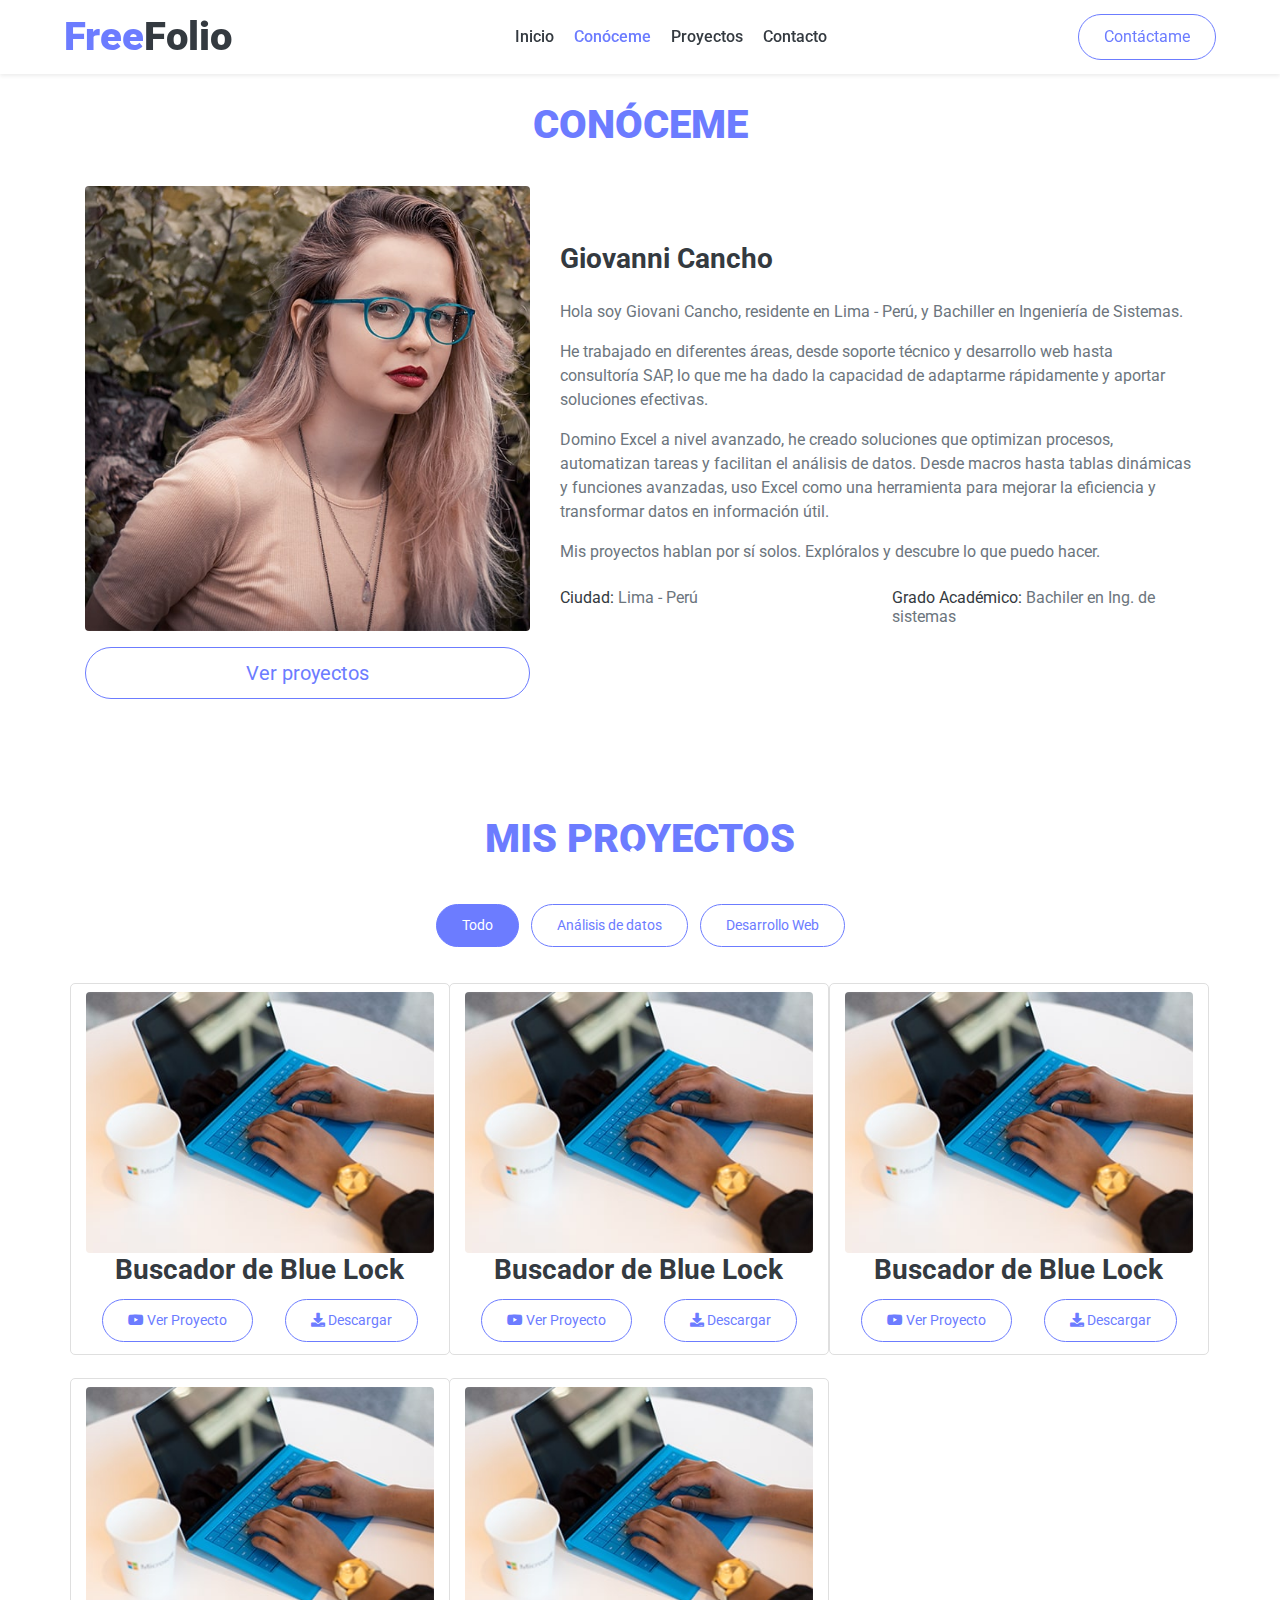
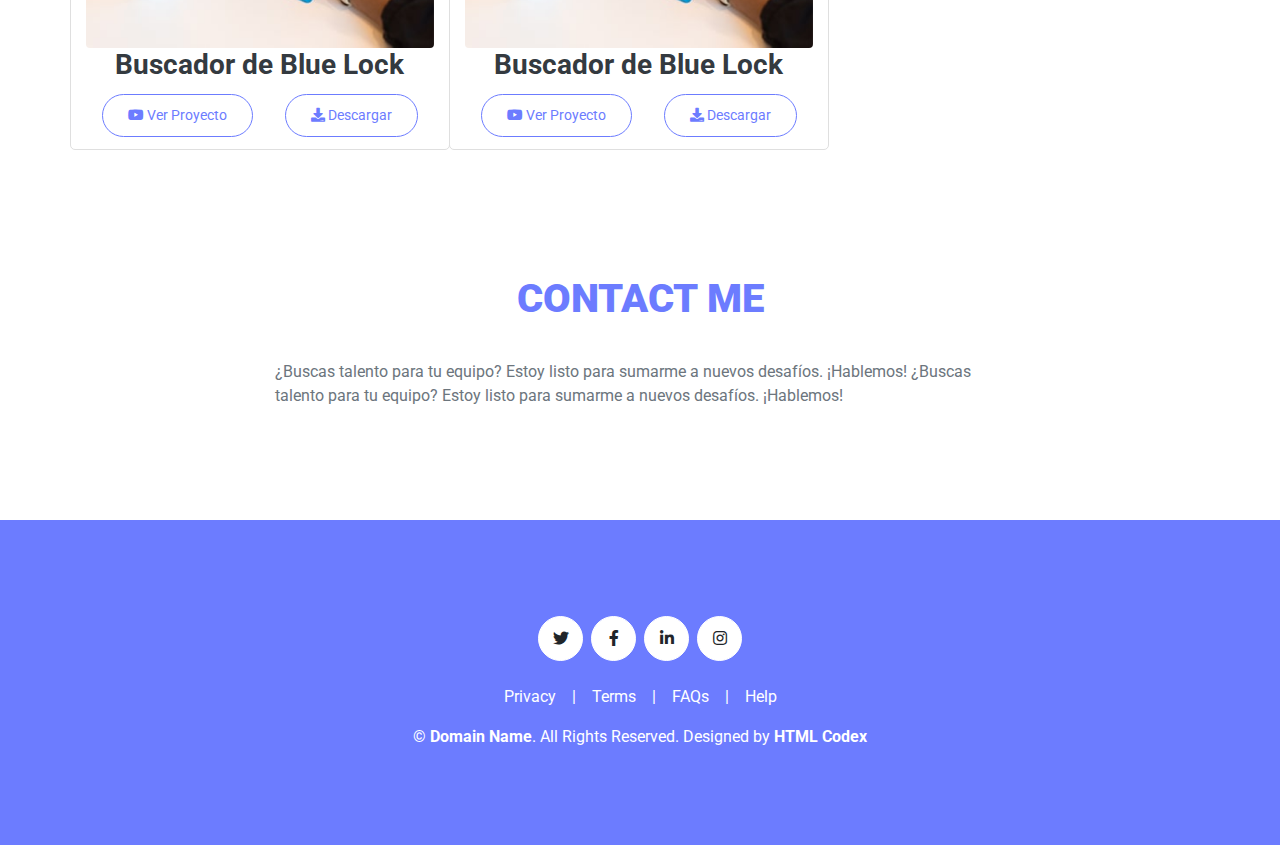
==== commit 124b5ac5: "cambio en paleta de colores" ====
--- a/index.html
+++ b/index.html
@@ -38,11 +38,11 @@
         <div class="collapse navbar-collapse px-lg-3" id="navbarCollapse">
             <div class="navbar-nav m-auto py-0">
                 <a href="#home" class="nav-item nav-link active">Inicio</a>
-                <a href="#about" class="nav-item nav-link">About</a>
-                <a href="#portfolio" class="nav-item nav-link">Portfolio</a>
-                <a href="#contact" class="nav-item nav-link">Contact</a>
-            </div>
-            <a href="" class="btn btn-outline-primary d-none d-lg-block">Hire Me</a>
+                <a href="#about" class="nav-item nav-link">Conóceme</a>
+                <a href="#portfolio" class="nav-item nav-link">Proyectos</a>
+                <a href="#contact" class="nav-item nav-link">Contacto</a>
+            </div>
+            <a href="" class="btn btn-outline-primary d-none d-lg-block">Contáctame</a>
         </div>
     </nav>
     <!-- Navbar End -->
@@ -72,11 +72,12 @@
         <div class="container">
             <div class="position-relative d-flex align-items-center justify-content-center">
                 <h1 class="display-2 text-uppercase text-white" style="-webkit-text-stroke: 1px transparent;">About</h1>
-                <h1 class="position-absolute text-uppercase text-primary">About Me</h1>
+                <h1 class="position-absolute text-uppercase text-primary">Conóceme</h1>
             </div>
             <div class="row align-items-center">
                 <div class="col-lg-5 pb-4 pb-lg-0">
                     <img class="img-fluid rounded w-100" src="img/about.jpg" alt="">
+                    <a href="#portfolio" class="btn btn-outline-primary btn-lg w-100 my-3">Ver proyectos</a>
                 </div>
                 <div class="col-lg-7">
                     <h3 class="mb-4">Giovanni Cancho</h3>
@@ -88,7 +89,6 @@
                         <div class="col-sm-6 py-2"><h6>Ciudad: <span class="text-secondary">Lima - Perú</span></h6></div>
                         <div class="col-sm-6 py-2"><h6>Grado Académico: <span class="text-secondary">Bachiler en Ing. de sistemas</span></h6></div>
                     </div>
-                    <a href="" class="btn btn-outline-primary mr-4">Ver proyectos</a>
                 </div>
             </div>
         </div>
@@ -96,7 +96,7 @@
     <!-- About End -->
 
     <!-- Portfolio Start -->
-    <div class="container-fluid pt-4 pb-3" id="portfolio">
+    <div class="container-fluid pt-4 " id="portfolio">
         <div class="container">
             <div class="position-relative d-flex align-items-center justify-content-center">
                 <h1 class="display-2 text-uppercase text-white" style="-webkit-text-stroke: 1px transparent;">Gallery</h1>
@@ -113,73 +113,114 @@
                 </div>
             </div>
             <div class="row portfolio-container">
-                <div class="portfolio-item col-lg-4 col-md-6 mb-4  first">
-                        <img class="img-fluid rounded" src="img/portfolio-1.jpg" alt="">
-                        <h3>Buscador de Blue Lock</h3>
-                        <div class="d-flex justify-content-around">
-                            <a id="btn-ver-proyecto" ><i class="fab fa-youtube"></i> Ver Proyecto </a>
-                            <a id="btn-descargar" href="#"><i class="fa fa-download"></i> Descargar </a>
-                        </div>
-                </div>
+
+                <!-- Portfolio Item Start-->
+                <div class="portfolio-item col-lg-4 col-md-6 mb-4 first text-center py-2">
+                        <img class="img-fluid rounded" src="img/portfolio-1.jpg" alt="">
+                        <h3>Buscador de Blue Lock</h3>
+                        <div class="d-flex justify-content-around">
+                            <a class="btn btn-sm btn-outline-primary m-1" id="btn-ver-proyecto" data-abrir-modal="modal" ><i class="fab fa-youtube"></i> Ver Proyecto </a>
+                            <a class="btn btn-sm btn-outline-primary m-1" id="btn-descargar" href="#"><i class="fa fa-download"></i> Descargar </a>
+                        </div>
+                </div>
+                <!-- Portfolio Item End-->
+                <!-- Portfolio Item Start-->
+                <div class="portfolio-item col-lg-4 col-md-6 mb-4 first text-center py-2">
+                        <img class="img-fluid rounded" src="img/portfolio-1.jpg" alt="">
+                        <h3>Buscador de Blue Lock</h3>
+                        <div class="d-flex justify-content-around">
+                            <a class="btn btn-sm btn-outline-primary m-1" id="btn-ver-proyecto" data-abrir-modal="modal2" ><i class="fab fa-youtube"></i> Ver Proyecto </a>
+                            <a class="btn btn-sm btn-outline-primary m-1" id="btn-descargar" href="#"><i class="fa fa-download"></i> Descargar </a>
+                        </div>
+                </div>
+                <!-- Portfolio Item End-->
+                <!-- Portfolio Item Start-->
+                <div class="portfolio-item col-lg-4 col-md-6 mb-4 third text-center py-2">
+                        <img class="img-fluid rounded" src="img/portfolio-1.jpg" alt="">
+                        <h3>Buscador de Blue Lock</h3>
+                        <div class="d-flex justify-content-around">
+                            <a class="btn btn-sm btn-outline-primary m-1" id="btn-ver-proyecto" data-abrir-modal="modal3" ><i class="fab fa-youtube"></i> Ver Proyecto </a>
+                            <a class="btn btn-sm btn-outline-primary m-1" id="btn-descargar" href="#"><i class="fa fa-download"></i> Descargar </a>
+                        </div>
+                </div>
+                <!-- Portfolio Item End-->
+                <!-- Portfolio Item Start-->
+                <div class="portfolio-item col-lg-4 col-md-6 mb-4 third text-center py-2">
+                        <img class="img-fluid rounded" src="img/portfolio-1.jpg" alt="">
+                        <h3>Buscador de Blue Lock</h3>
+                        <div class="d-flex justify-content-around">
+                            <a class="btn btn-sm btn-outline-primary m-1" id="btn-ver-proyecto" data-abrir-modal="modal4" ><i class="fab fa-youtube"></i> Ver Proyecto </a>
+                            <a class="btn btn-sm btn-outline-primary m-1" id="btn-descargar" href="#"><i class="fa fa-download"></i> Descargar </a>
+                        </div>
+                </div>
+                <!-- Portfolio Item End-->
+                <!-- Portfolio Item Start-->
+                <div class="portfolio-item col-lg-4 col-md-6 mb-4 first text-center py-2">
+                        <img class="img-fluid rounded" src="img/portfolio-1.jpg" alt="">
+                        <h3>Buscador de Blue Lock</h3>
+                        <div class="d-flex justify-content-around">
+                            <a class="btn btn-sm btn-outline-primary m-1" id="btn-ver-proyecto" data-abrir-modal="modal5" ><i class="fab fa-youtube"></i> Ver Proyecto </a>
+                            <a class="btn btn-sm btn-outline-primary m-1" id="btn-descargar" href="#"><i class="fa fa-download"></i> Descargar </a>
+                        </div>
+                </div>
+                <!-- Portfolio Item End-->
+
+                <!-- Start Modal -->
+                <div id="modal" class="modal py-2">
+                    <div class="contenido-modal">
+                        <iframe class="short-video" id="short-video"  
+                            src="https://www.youtube.com/embed/hOCR-gJlGFo" 
+                            frameborder="0" allowfullscreen>
+                        </iframe>   
+                    <button class="my-2 btn btn-sm btn-outline-primary" id="cerrar-modal" data-cerrar-modal>Cerrar</button>
+                    </div>
+                </div>
+                <!-- End Modal -->
+                <!-- Start Modal -->
+                <div id="modal2" class="modal py-2">
+                    <div class="contenido-modal">
+                        <iframe class="short-video" id="short-video2"  
+                            src="https://www.youtube.com/embed/hOCR-gJlGFo" 
+                            frameborder="0" allowfullscreen>
+                        </iframe>   
+                    <button class="my-2 btn btn-sm btn-outline-primary" id="cerrar-modal" data-cerrar-modal>Cerrar2</button>
+                    </div>
+                </div>
+                <!-- End Modal -->
+                <!-- Start Modal -->
+                <div id="modal3" class="modal py-2">
+                    <div class="contenido-modal">
+                        <iframe class="short-video" id="short-video2"  
+                            src="https://www.youtube.com/embed/hOCR-gJlGFo" 
+                            frameborder="0" allowfullscreen>
+                        </iframe>   
+                    <button class="my-2 btn btn-sm btn-outline-primary" id="cerrar-modal" data-cerrar-modal>Cerrar3</button>
+                    </div>
+                </div>
+                <!-- End Modal -->
+                <!-- Start Modal -->
+                <div id="modal4" class="modal py-2">
+                    <div class="contenido-modal">
+                        <iframe class="short-video" id="short-video2"  
+                            src="https://www.youtube.com/embed/hOCR-gJlGFo" 
+                            frameborder="0" allowfullscreen>
+                        </iframe>   
+                    <button class="my-2 btn btn-sm btn-outline-primary" id="cerrar-modal" data-cerrar-modal>Cerrar4</button>
+                    </div>
+                </div>
+                <!-- End Modal -->
+                <!-- Start Modal -->
+                <div id="modal5" class="modal py-2">
+                    <div class="contenido-modal">
+                        <iframe class="short-video" id="short-video2"  
+                            src="https://www.youtube.com/embed/hOCR-gJlGFo" 
+                            frameborder="0" allowfullscreen>
+                        </iframe>   
+                    <button class="my-2 btn btn-sm btn-outline-primary" id="cerrar-modal" data-cerrar-modal>Cerrar5</button>
+                    </div>
+                </div>
+                <!-- End Modal -->
                 
-                <div id="modal" class="modal">
-                    <h2>Este es un Modal</h2>
-                    <iframe id="short-video" width="560" height="315" 
-                        src="https://www.youtube.com/embed/hOCR-gJlGFo" 
-                        frameborder="0" allowfullscreen>
-                    </iframe>
-                    <button id="cerrar-modal">Cerrar</button>
-                </div>
-                <div class="col-lg-4 col-md-6 mb-4 portfolio-item second">
-                    <div class="position-relative overflow-hidden mb-2">
-                        <img class="img-fluid rounded w-100" src="img/portfolio-2.jpg" alt="">
-                        <div class="portfolio-btn bg-primary d-flex align-items-center justify-content-center">
-                            <a href="img/portfolio-2.jpg" data-lightbox="portfolio">
-                                <i class="fa fa-plus text-white" style="font-size: 60px;"></i>
-                            </a>
-                        </div>
-                    </div>
-                </div>
-                <div class="col-lg-4 col-md-6 mb-4 portfolio-item third">
-                    <div class="position-relative overflow-hidden mb-2">
-                        <img class="img-fluid rounded w-100" src="img/portfolio-3.jpg" alt="">
-                        <div class="portfolio-btn bg-primary d-flex align-items-center justify-content-center">
-                            <a href="img/portfolio-3.jpg" data-lightbox="portfolio">
-                                <i class="fa fa-plus text-white" style="font-size: 60px;"></i>
-                            </a>
-                        </div>
-                    </div>
-                </div>
-                <div class="col-lg-4 col-md-6 mb-4 portfolio-item first">
-                    <div class="position-relative overflow-hidden mb-2">
-                        <img class="img-fluid rounded w-100" src="img/portfolio-4.jpg" alt="">
-                        <div class="portfolio-btn bg-primary d-flex align-items-center justify-content-center">
-                            <a href="img/portfolio-4.jpg" data-lightbox="portfolio">
-                                <i class="fa fa-plus text-white" style="font-size: 60px;"></i>
-                            </a>
-                        </div>
-                    </div>
-                </div>
-                <div class="col-lg-4 col-md-6 mb-4 portfolio-item second">
-                    <div class="position-relative overflow-hidden mb-2">
-                        <img class="img-fluid rounded w-100" src="img/portfolio-5.jpg" alt="">
-                        <div class="portfolio-btn bg-primary d-flex align-items-center justify-content-center">
-                            <a href="img/portfolio-5.jpg" data-lightbox="portfolio">
-                                <i class="fa fa-plus text-white" style="font-size: 60px;"></i>
-                            </a>
-                        </div>
-                    </div>
-                </div>
-                <div class="col-lg-4 col-md-6 mb-4 portfolio-item third">
-                    <div class="position-relative overflow-hidden mb-2">
-                        <img class="img-fluid rounded w-100" src="img/portfolio-6.jpg" alt="">
-                        <div class="portfolio-btn bg-primary d-flex align-items-center justify-content-center">
-                            <a href="img/portfolio-6.jpg" data-lightbox="portfolio">
-                                <i class="fa fa-plus text-white" style="font-size: 60px;"></i>
-                            </a>
-                        </div>
-                    </div>
-                </div>
             </div>
         </div>
     </div>
--- a/css/style.css
+++ b/css/style.css
@@ -34,6 +34,7 @@
   --breakpoint-xl: 1200px;
   --font-family-sans-serif: "Roboto", sans-serif;
   --font-family-monospace: SFMono-Regular, Menlo, Monaco, Consolas, "Liberation Mono", "Courier New", monospace;
+  --cpr: #6C7CFF;
 }
 
 *,
@@ -47,6 +48,7 @@
   line-height: 1.15;
   -webkit-text-size-adjust: 100%;
   -webkit-tap-highlight-color: rgba(0, 0, 0, 0);
+    scroll-behavior: smooth;
 }
 
 article, aside, figcaption, figure, footer, header, hgroup, main, nav, section {
@@ -9927,7 +9929,8 @@
 }
 
 .portfolio-item{
-  border: 1px solid #000;
+  border: 1px solid #dfdfdf;
+  border-radius: 5px;
 }
 
 .portfolio-item .portfolio-btn {
@@ -9983,8 +9986,106 @@
 
 .modal{
   display: none;
+  position: fixed;
+  top: 0;
+  left: 0;
+  width: 100%;
+  height: 100%;
+  background: rgba(0, 0, 0, 0.7);
+  justify-content: center;
+  align-items: center;
 }
 
 .modal.mostrar{
-  display: block;
-}
+  display: flex;
+}
+
+.contenido-modal{
+  background: #fff;
+  display: flex;
+  justify-content: center;
+  align-items: center;
+  flex-direction: column;
+  width: 95%;
+}
+
+.short-video{
+  height: 900px; /* Ajusta la altura en relación al ancho */
+  max-height: 400px; /* Altura máxima para evitar que sea demasiado grande */
+  width: 90%;
+}
+
+.btn-portfolio{
+  cursor: pointer;
+  border: 1px solid #000;
+  padding: 5px 8px;
+  border-radius: 10px;
+  color: #040505;
+}
+
+
+.btn-portfolio:hover{
+  text-decoration: none;
+  color: #000;
+}
+
+.btn-ver-proyecto{
+  background-color: #FAD0C4;
+}
+
+.btn-descargar{
+  background-color:#A7C7E7;
+}
+.btn-ver-proyecto i{
+  color: red;
+}
+
+.btn-descargar i{
+  color: #0045AD;
+}
+
+/* COLORES */
+
+
+
+.btn-outline-primary {
+  color: var(--cpr);
+  border-color: var(--cpr);
+}
+
+.btn-outline-primary:hover {
+  color: #fff;
+  background-color: var(--cpr);
+  border-color: var(--cpr);
+}
+
+.navbar-light .navbar-nav .nav-link:hover, .navbar-light .navbar-nav .nav-link.active{
+  color: var(--cpr);
+}
+
+.text-primary{
+  color: var(--cpr) !important;
+}
+
+.btn-outline-primary:not(:disabled):not(.disabled):active, .btn-outline-primary:not(:disabled):not(.disabled).active, .show > .btn-outline-primary.dropdown-toggle{
+  color: #fff;
+  background-color: var(--cpr);
+  border-color: var(--cpr);
+}
+
+.bg-primary {
+  background-color: var(--cpr) !important;
+}
+
+/* FIN DE COLORES */
+
+@media (min-width: 500px) {
+  .contenido-modal{
+    width: 70%;
+    padding: 10px 10px;
+  }
+  .short-video{
+    width: 100%;
+  }
+  
+}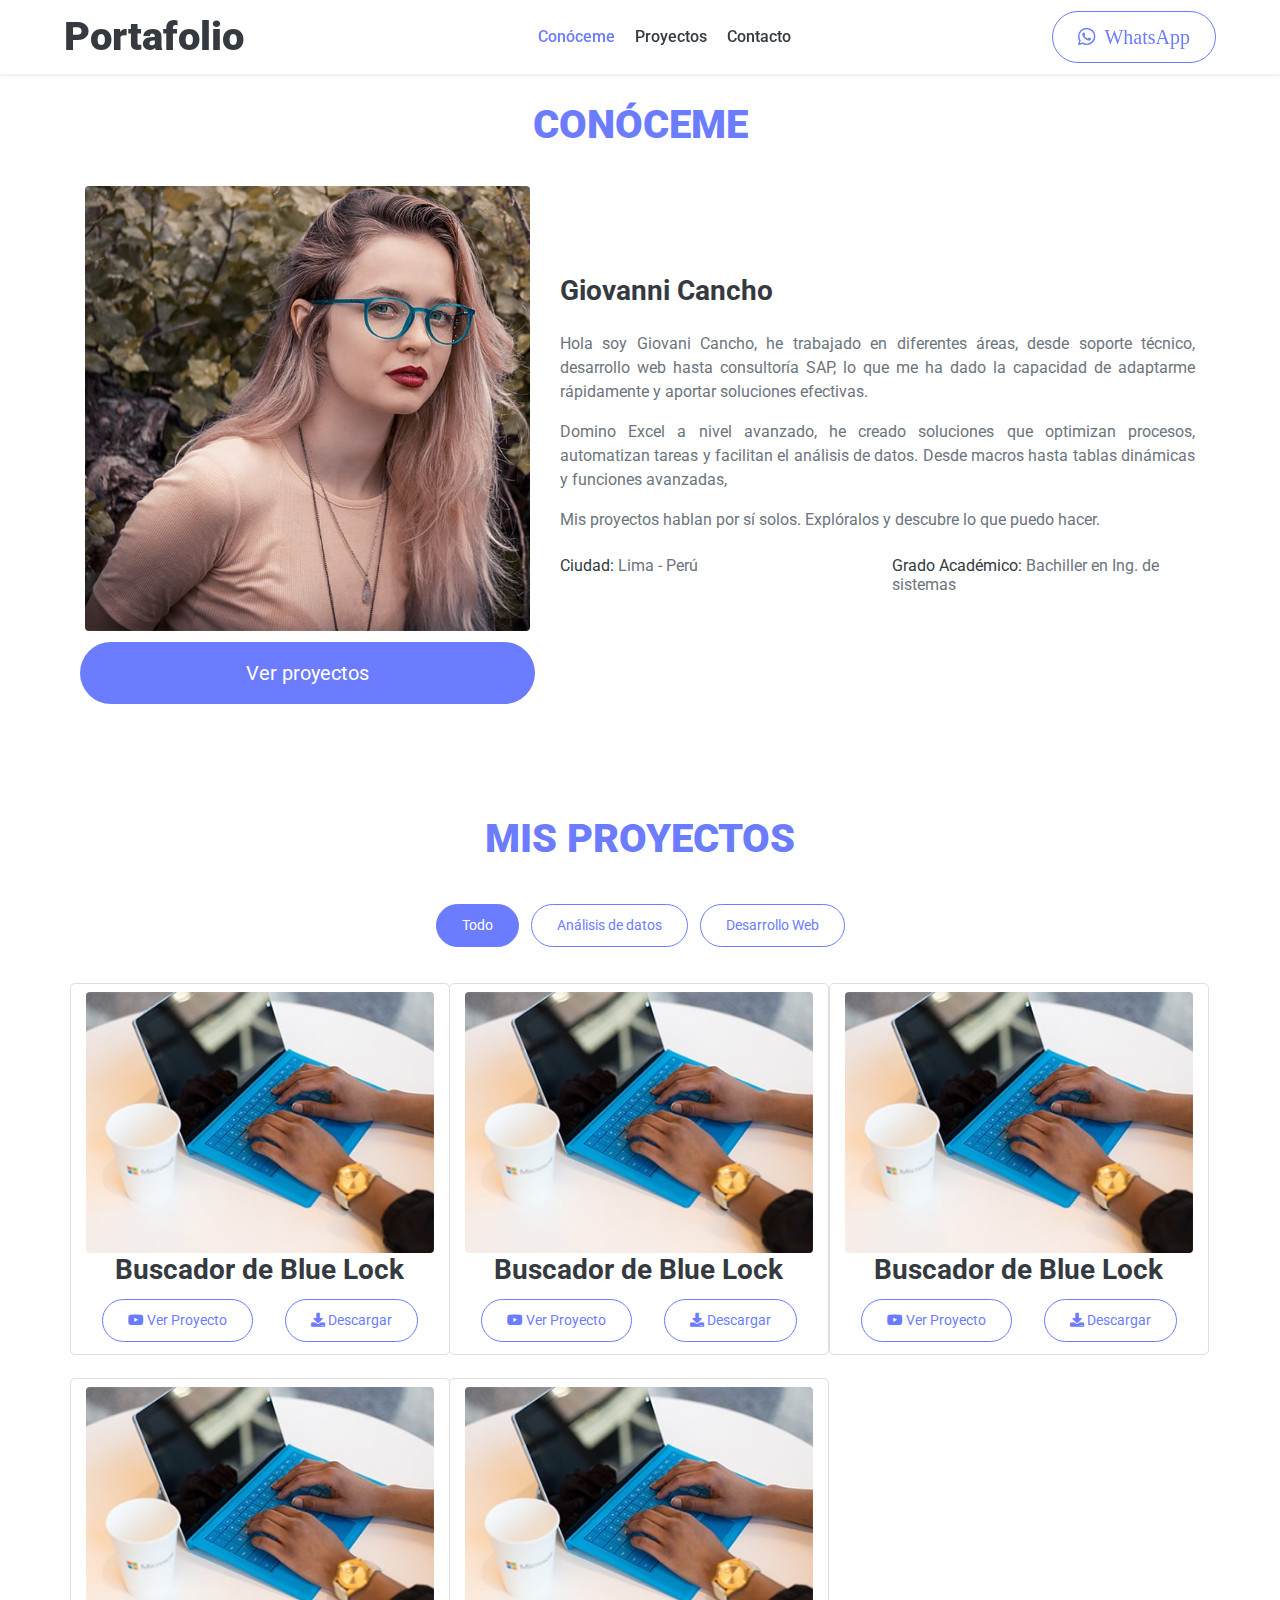
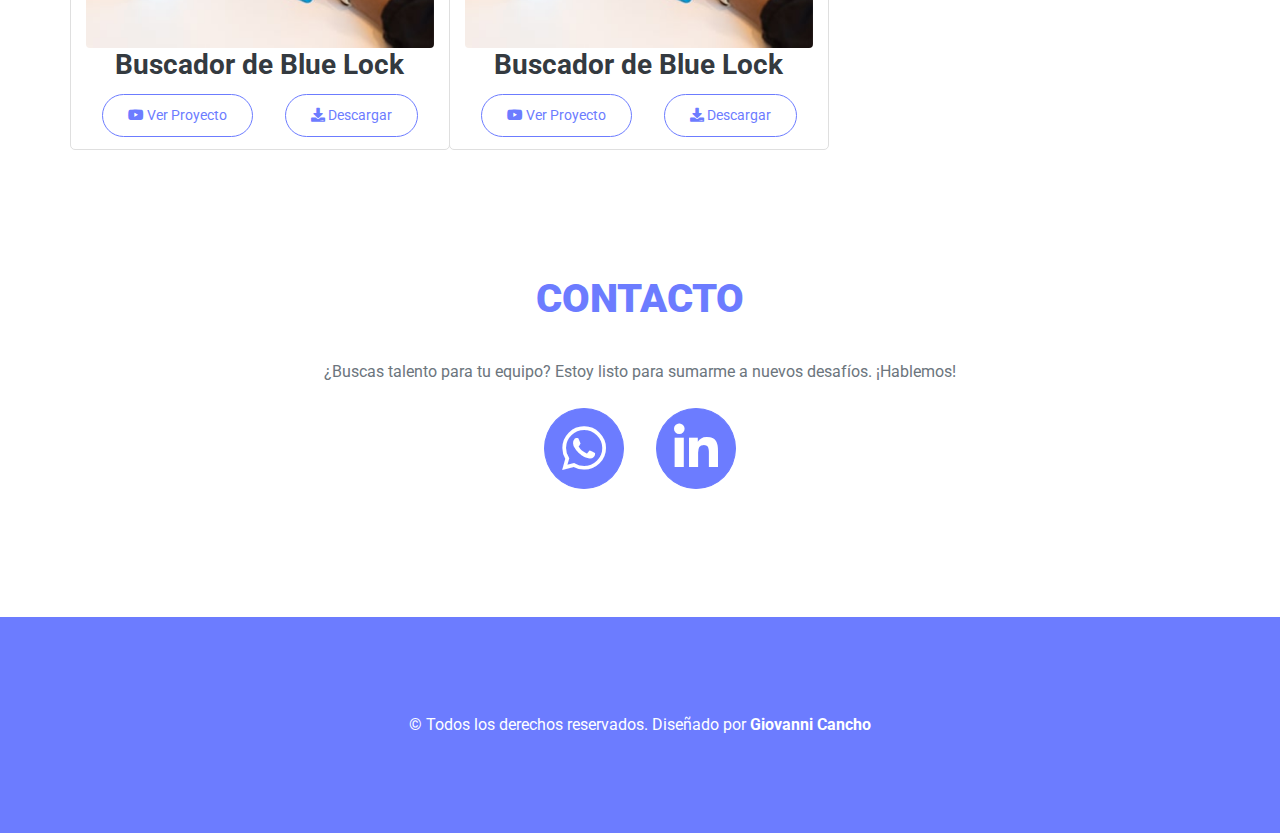
==== commit f05b108e: "update : colores" ====
--- a/index.html
+++ b/index.html
@@ -3,7 +3,7 @@
 
 <head>
     <meta charset="utf-8">
-    <title>FreeFolio - Freelancer Portfolio Template</title>
+    <title>Portafolio - Giovanni Cancho</title>
     <meta content="width=device-width, initial-scale=1.0" name="viewport">
     <meta content="Free HTML Templates" name="keywords">
     <meta content="Free HTML Templates" name="description">
@@ -28,21 +28,20 @@
 
 <body data-spy="scroll" data-target=".navbar" data-offset="51">
     <!-- Navbar Start -->
-    <nav class="navbar fixed-top shadow-sm navbar-expand-lg bg-light navbar-light py-3 py-lg-0 px-lg-5 d-flex">
+    <nav id="menu-principal" class="navbar fixed-top shadow-sm navbar-expand-lg bg-light navbar-light py-3 py-lg-0 px-lg-5 d-flex">
         <a href="index.html" class="navbar-brand ml-lg-3">
-            <h1 class="m-0 display-5"><span class="text-primary">Free</span>Folio</h1>
+            <h1 class="m-0 display-5"><span class="text-primary"></span>Portafolio</h1>
         </a>
         <button type="button" class="navbar-toggler" data-toggle="collapse" data-target="#navbarCollapse">
             <span class="navbar-toggler-icon"></span>
         </button>
         <div class="collapse navbar-collapse px-lg-3" id="navbarCollapse">
             <div class="navbar-nav m-auto py-0">
-                <a href="#home" class="nav-item nav-link active">Inicio</a>
                 <a href="#about" class="nav-item nav-link">Conóceme</a>
                 <a href="#portfolio" class="nav-item nav-link">Proyectos</a>
                 <a href="#contact" class="nav-item nav-link">Contacto</a>
             </div>
-            <a href="" class="btn btn-outline-primary d-none d-lg-block">Contáctame</a>
+            <a href="https://wa.me/51955427033" target="_blank" class="btn-contactame btn btn-outline-primary d-none d-lg-block"><i class="fab fa-whatsapp">WhatsApp</i></a>
         </div>
     </nav>
     <!-- Navbar End -->
@@ -77,17 +76,16 @@
             <div class="row align-items-center">
                 <div class="col-lg-5 pb-4 pb-lg-0">
                     <img class="img-fluid rounded w-100" src="img/about.jpg" alt="">
-                    <a href="#portfolio" class="btn btn-outline-primary btn-lg w-100 my-3">Ver proyectos</a>
+                    <a href="#portfolio" class="btn-ir-proyectos btn btn-outline-primary btn-lg w-100 my-3">Ver proyectos</a>
                 </div>
                 <div class="col-lg-7">
                     <h3 class="mb-4">Giovanni Cancho</h3>
-                    <p>Hola soy Giovani Cancho, residente en Lima - Perú, y Bachiller en Ingeniería de Sistemas.</p>
-                    <p>He trabajado en diferentes áreas, desde soporte técnico y desarrollo web hasta consultoría SAP, lo que me ha dado la capacidad de adaptarme rápidamente y aportar soluciones efectivas.</p>
-                    <p>Domino Excel a nivel avanzado, he creado soluciones que optimizan procesos, automatizan tareas y facilitan el análisis de datos. Desde macros hasta tablas dinámicas y funciones avanzadas, uso Excel como una herramienta para mejorar la eficiencia y transformar datos en información útil. </p>
-                    <p>Mis proyectos hablan por sí solos. Explóralos y descubre lo que puedo hacer.</p>
+                    <p class="text-justify">Hola soy Giovani Cancho, he trabajado en diferentes áreas, desde soporte técnico, desarrollo web hasta consultoría SAP, lo que me ha dado la capacidad de adaptarme rápidamente y aportar soluciones efectivas.</p>
+                    <p class="text-justify">Domino Excel a nivel avanzado, he creado soluciones que optimizan procesos, automatizan tareas y facilitan el análisis de datos. Desde macros hasta tablas dinámicas y funciones avanzadas, 
+                    <p class="text-justify">Mis proyectos hablan por sí solos. Explóralos y descubre lo que puedo hacer.</p>
                     <div class="row mb-3">
                         <div class="col-sm-6 py-2"><h6>Ciudad: <span class="text-secondary">Lima - Perú</span></h6></div>
-                        <div class="col-sm-6 py-2"><h6>Grado Académico: <span class="text-secondary">Bachiler en Ing. de sistemas</span></h6></div>
+                        <div class="col-sm-6 py-2"><h6>Grado Académico: <span class="text-secondary">Bachiller en Ing. de sistemas</span></h6></div>
                     </div>
                 </div>
             </div>
@@ -120,7 +118,7 @@
                         <h3>Buscador de Blue Lock</h3>
                         <div class="d-flex justify-content-around">
                             <a class="btn btn-sm btn-outline-primary m-1" id="btn-ver-proyecto" data-abrir-modal="modal" ><i class="fab fa-youtube"></i> Ver Proyecto </a>
-                            <a class="btn btn-sm btn-outline-primary m-1" id="btn-descargar" href="#"><i class="fa fa-download"></i> Descargar </a>
+                            <a class="btn btn-sm btn-outline-primary m-1" id="btn-descargar" href="https://drive.google.com/drive/folders/12-ZhBQBAVh5YK0oeCRc0YAdEzyMZJLfb?usp=sharing"><i class="fa fa-download"></i> Descargar </a>
                         </div>
                 </div>
                 <!-- Portfolio Item End-->
@@ -231,11 +229,17 @@
         <div class="container">
             <div class="position-relative d-flex align-items-center justify-content-center">
                 <h1 class="display-2 text-uppercase text-white" style="-webkit-text-stroke: 1px transparent;">Contact</h1>
-                <h1 class="position-absolute text-uppercase text-primary">Contact Me</h1>
+                <h1 class="position-absolute text-uppercase text-primary">Contacto</h1>
             </div>
             <div class="row justify-content-center">
-                <div class="col-lg-8">
-                   <p>¿Buscas talento para tu equipo? Estoy listo para sumarme a nuevos desafíos. ¡Hablemos! ¿Buscas talento para tu equipo? Estoy listo para sumarme a nuevos desafíos. ¡Hablemos!</p>
+                <div class="col-lg-8 text-center">
+                   <p>¿Buscas talento para tu equipo? Estoy listo para sumarme a nuevos desafíos. ¡Hablemos! </p>
+                </div>
+            </div>
+            <div class="redes container text-center py-2">
+                <div class="d-flex justify-content-center mb-4">
+                    <a href="https://wa.me/51955427033" target="_blank" class="btn btn-redes-contacto btn-primary mx-3" href="#"><i class="fab fa-whatsapp"></i></a>
+                    <a href="https://www.linkedin.com/in/giovannicancho/" target="_blank" class="btn btn-redes-contacto btn-primary mx-3" href="#"><i class="fab fa-linkedin-in"></i></a>
                 </div>
             </div>
         </div>
@@ -246,29 +250,14 @@
     <!-- Footer Start -->
     <div class="container-fluid bg-primary text-white mt-5 py-5 px-sm-3 px-md-5">
         <div class="container text-center py-5">
-            <div class="d-flex justify-content-center mb-4">
-                <a class="btn btn-light btn-social mr-2" href="#"><i class="fab fa-twitter"></i></a>
-                <a class="btn btn-light btn-social mr-2" href="#"><i class="fab fa-facebook-f"></i></a>
-                <a class="btn btn-light btn-social mr-2" href="#"><i class="fab fa-linkedin-in"></i></a>
-                <a class="btn btn-light btn-social" href="#"><i class="fab fa-instagram"></i></a>
-            </div>
-            <div class="d-flex justify-content-center mb-3">
-                <a class="text-white" href="#">Privacy</a>
-                <span class="px-3">|</span>
-                <a class="text-white" href="#">Terms</a>
-                <span class="px-3">|</span>
-                <a class="text-white" href="#">FAQs</a>
-                <span class="px-3">|</span>
-                <a class="text-white" href="#">Help</a>
-            </div>
-            <p class="m-0">&copy; <a class="text-white font-weight-bold" href="#">Domain Name</a>. All Rights Reserved. Designed by <a class="text-white font-weight-bold" href="https://htmlcodex.com">HTML Codex</a>
+            <p class="m-0">&copy; <a class="text-white font-weight-bold" href="#"></a>Todos los derechos reservados. Diseñado por <a class="text-white font-weight-bold">Giovanni Cancho</a>
             </p>
         </div>
     </div>
     <!-- Footer End -->
 
     <!-- Scroll to Bottom -->
-    <i class="fa fa-2x fa-angle-down text-white scroll-to-bottom"></i>
+    <!-- <i class="fa fa-2x fa-angle-down text-white scroll-to-bottom"></i> -->
 
     <!-- Back to Top -->
     <a href="#" class="btn btn-outline-dark px-0 back-to-top"><i class="fa fa-angle-double-up"></i></a>
--- a/css/style.css
+++ b/css/style.css
@@ -19,7 +19,7 @@
   --white: #fff;
   --gray: #6c757d;
   --gray-dark: #343a40;
-  --primary: #0BCEAF;
+  --primary: #6C7CFF;
   --secondary: #6c757d;
   --success: #28a745;
   --info: #17a2b8;
@@ -48,7 +48,7 @@
   line-height: 1.15;
   -webkit-text-size-adjust: 100%;
   -webkit-tap-highlight-color: rgba(0, 0, 0, 0);
-    scroll-behavior: smooth;
+    /* scroll-behavior: smooth; */
 }
 
 article, aside, figcaption, figure, footer, header, hgroup, main, nav, section {
@@ -154,7 +154,7 @@
 }
 
 a {
-  color: #0BCEAF;
+  color: #6C7CFF;
   text-decoration: none;
   background-color: transparent;
 }
@@ -2373,39 +2373,39 @@
 
 .btn-primary {
   color: #fff;
-  background-color: #0BCEAF;
-  border-color: #0BCEAF;
+  background-color: #6C7CFF;
+  border-color: #6C7CFF;
 }
 
 .btn-primary:hover {
   color: #fff;
-  background-color: #09aa90;
-  border-color: #089e86;
+  background-color: var(--cpr);
+  border-color: var(--cpr);
 }
 
 .btn-primary:focus, .btn-primary.focus {
   color: #fff;
-  background-color: #09aa90;
-  border-color: #089e86;
-  box-shadow: 0 0 0 0.2rem rgba(48, 213, 187, 0.5);
+  background-color: var(--cpr);
+  border-color: var(--cpr);
+  box-shadow: 0 0 0 0.2rem var(--cpr);
 }
 
 .btn-primary.disabled, .btn-primary:disabled {
   color: #fff;
-  background-color: #0BCEAF;
-  border-color: #0BCEAF;
+  background-color: #6C7CFF;
+  border-color: #6C7CFF;
 }
 
 .btn-primary:not(:disabled):not(.disabled):active, .btn-primary:not(:disabled):not(.disabled).active,
 .show > .btn-primary.dropdown-toggle {
   color: #fff;
-  background-color: #089e86;
-  border-color: #08917c;
+  background-color: var(--cpr);
+  border-color: var(--cpr);
 }
 
 .btn-primary:not(:disabled):not(.disabled):active:focus, .btn-primary:not(:disabled):not(.disabled).active:focus,
 .show > .btn-primary.dropdown-toggle:focus {
-  box-shadow: 0 0 0 0.2rem rgba(48, 213, 187, 0.5);
+  box-shadow: 0 0 0 0.2rem var(--cpr);
 }
 
 .btn-secondary {
@@ -2668,30 +2668,30 @@
 }
 
 .btn-outline-primary {
-  color: #0BCEAF;
-  border-color: #0BCEAF;
+  color: #6C7CFF;
+  border-color: #6C7CFF;
 }
 
 .btn-outline-primary:hover {
   color: #fff;
-  background-color: #0BCEAF;
-  border-color: #0BCEAF;
+  background-color: #6C7CFF;
+  border-color: #6C7CFF;
 }
 
 .btn-outline-primary:focus, .btn-outline-primary.focus {
-  box-shadow: 0 0 0 0.2rem rgba(11, 206, 175, 0.5);
+  box-shadow: 0 0 0 0.2rem var(--cpr);
 }
 
 .btn-outline-primary.disabled, .btn-outline-primary:disabled {
-  color: #0BCEAF;
+  color: #6C7CFF;
   background-color: transparent;
 }
 
 .btn-outline-primary:not(:disabled):not(.disabled):active, .btn-outline-primary:not(:disabled):not(.disabled).active,
 .show > .btn-outline-primary.dropdown-toggle {
   color: #fff;
-  background-color: #0BCEAF;
-  border-color: #0BCEAF;
+  background-color: #6C7CFF;
+  border-color: #6C7CFF;
 }
 
 .btn-outline-primary:not(:disabled):not(.disabled):active:focus, .btn-outline-primary:not(:disabled):not(.disabled).active:focus,
@@ -2925,7 +2925,7 @@
 
 .btn-link {
   font-weight: 400;
-  color: #0BCEAF;
+  color: #6C7CFF;
   text-decoration: none;
 }
 
@@ -3223,7 +3223,7 @@
 .dropdown-item.active, .dropdown-item:active {
   color: #fff;
   text-decoration: none;
-  background-color: #0BCEAF;
+  background-color: #6C7CFF;
 }
 
 .dropdown-item.disabled, .dropdown-item:disabled {
@@ -3582,8 +3582,8 @@
 
 .custom-control-input:checked ~ .custom-control-label::before {
   color: #fff;
-  border-color: #0BCEAF;
-  background-color: #0BCEAF;
+  border-color: #6C7CFF;
+  background-color: #6C7CFF;
 }
 
 .custom-control-input:focus ~ .custom-control-label::before {
@@ -3647,8 +3647,8 @@
 }
 
 .custom-checkbox .custom-control-input:indeterminate ~ .custom-control-label::before {
-  border-color: #0BCEAF;
-  background-color: #0BCEAF;
+  border-color: #6C7CFF;
+  background-color: #6C7CFF;
 }
 
 .custom-checkbox .custom-control-input:indeterminate ~ .custom-control-label::after {
@@ -3874,7 +3874,7 @@
   width: 1rem;
   height: 1rem;
   margin-top: -0.25rem;
-  background-color: #0BCEAF;
+  background-color: #6C7CFF;
   border: 0;
   border-radius: 1rem;
   transition: background-color 0.15s ease-in-out, border-color 0.15s ease-in-out, box-shadow 0.15s ease-in-out;
@@ -3904,7 +3904,7 @@
 .custom-range::-moz-range-thumb {
   width: 1rem;
   height: 1rem;
-  background-color: #0BCEAF;
+  background-color: #6C7CFF;
   border: 0;
   border-radius: 1rem;
   transition: background-color 0.15s ease-in-out, border-color 0.15s ease-in-out, box-shadow 0.15s ease-in-out;
@@ -3937,7 +3937,7 @@
   margin-top: 0;
   margin-right: 0.2rem;
   margin-left: 0.2rem;
-  background-color: #0BCEAF;
+  background-color: #6C7CFF;
   border: 0;
   border-radius: 1rem;
   transition: background-color 0.15s ease-in-out, border-color 0.15s ease-in-out, box-shadow 0.15s ease-in-out;
@@ -4076,7 +4076,7 @@
 .nav-pills .nav-link.active,
 .nav-pills .show > .nav-link {
   color: #fff;
-  background-color: #0BCEAF;
+  background-color: #6C7CFF;
 }
 
 .nav-fill > .nav-link,
@@ -4743,7 +4743,7 @@
   padding: 0.5rem 0.75rem;
   margin-left: -1px;
   line-height: 1.25;
-  color: #0BCEAF;
+  color: #6C7CFF;
   background-color: #fff;
   border: 1px solid #dee2e6;
 }
@@ -4776,8 +4776,8 @@
 .page-item.active .page-link {
   z-index: 3;
   color: #fff;
-  background-color: #0BCEAF;
-  border-color: #0BCEAF;
+  background-color: #6C7CFF;
+  border-color: #6C7CFF;
 }
 
 .page-item.disabled .page-link {
@@ -4860,7 +4860,7 @@
 
 .badge-primary {
   color: #fff;
-  background-color: #0BCEAF;
+  background-color: #6C7CFF;
 }
 
 a.badge-primary:hover, a.badge-primary:focus {
@@ -5165,7 +5165,7 @@
   color: #fff;
   text-align: center;
   white-space: nowrap;
-  background-color: #0BCEAF;
+  background-color: #6C7CFF;
   transition: width 0.6s ease;
 }
 
@@ -5252,8 +5252,8 @@
 .list-group-item.active {
   z-index: 2;
   color: #fff;
-  background-color: #0BCEAF;
-  border-color: #0BCEAF;
+  background-color: #6C7CFF;
+  border-color: #6C7CFF;
 }
 
 .list-group-item + .list-group-item {
@@ -6357,7 +6357,7 @@
 }
 
 .bg-primary {
-  background-color: #0BCEAF !important;
+  background-color: #6C7CFF !important;
 }
 
 a.bg-primary:hover, a.bg-primary:focus,
@@ -6485,7 +6485,7 @@
 }
 
 .border-primary {
-  border-color: #0BCEAF !important;
+  border-color: #6C7CFF !important;
 }
 
 .border-secondary {
@@ -9527,7 +9527,7 @@
 }
 
 .text-primary {
-  color: #0BCEAF !important;
+  color: #6C7CFF !important;
 }
 
 a.text-primary:hover, a.text-primary:focus {
@@ -9805,7 +9805,7 @@
 
 .navbar-light .navbar-nav .nav-link:hover,
 .navbar-light .navbar-nav .nav-link.active {
-  color: #0BCEAF;
+  color: #6C7CFF;
 }
 
 @media (max-width: 991.98px) {
@@ -9868,7 +9868,7 @@
   width: 0;
   height: 0;
   left: -1px;
-  border-left: 16px solid #0BCEAF;
+  border-left: 16px solid #6C7CFF;
   border-top: 11px solid transparent;
   border-bottom: 11px solid transparent;
 }
@@ -9961,7 +9961,7 @@
 }
 
 .testimonial-carousel .owl-dot.active {
-  background: #0BCEAF;
+  background: #6C7CFF;
 }
 
 .blog-date {
@@ -9975,7 +9975,7 @@
   top: calc(50% - 30px);
   left: calc(50% - 30px);
   border-radius: 60px;
-  background: #0BCEAF;
+  background: #6C7CFF;
 }
 
 .contact-form .help-block ul {
@@ -10077,7 +10077,42 @@
   background-color: var(--cpr) !important;
 }
 
+.btn-ir-proyectos{
+  background-color: var(--cpr);
+  color: #fff;
+  box-shadow: 0 0 0 5px var(--cpr) !important;
+}
+.btn-ir-proyectos:hover{
+  background-color: var(--cpr);
+  filter: brightness(95%);
+}
+
 /* FIN DE COLORES */
+
+.fa-whatsapp:before{
+  /* margin-right: 4px; */
+  width: 20px;
+}
+
+.btn-contactame{
+  font-size: 20px;
+}
+
+.btn-contactame i::before{
+  margin-right: 8px;
+}
+
+.btn-redes-contacto{
+  border-radius: 50% !important;
+  padding: 14px 17px !important;
+}
+
+.redes .fab{
+  font-size: 50px;
+  /* padding: 5px !important; */
+}
+
+
 
 @media (min-width: 500px) {
   .contenido-modal{
